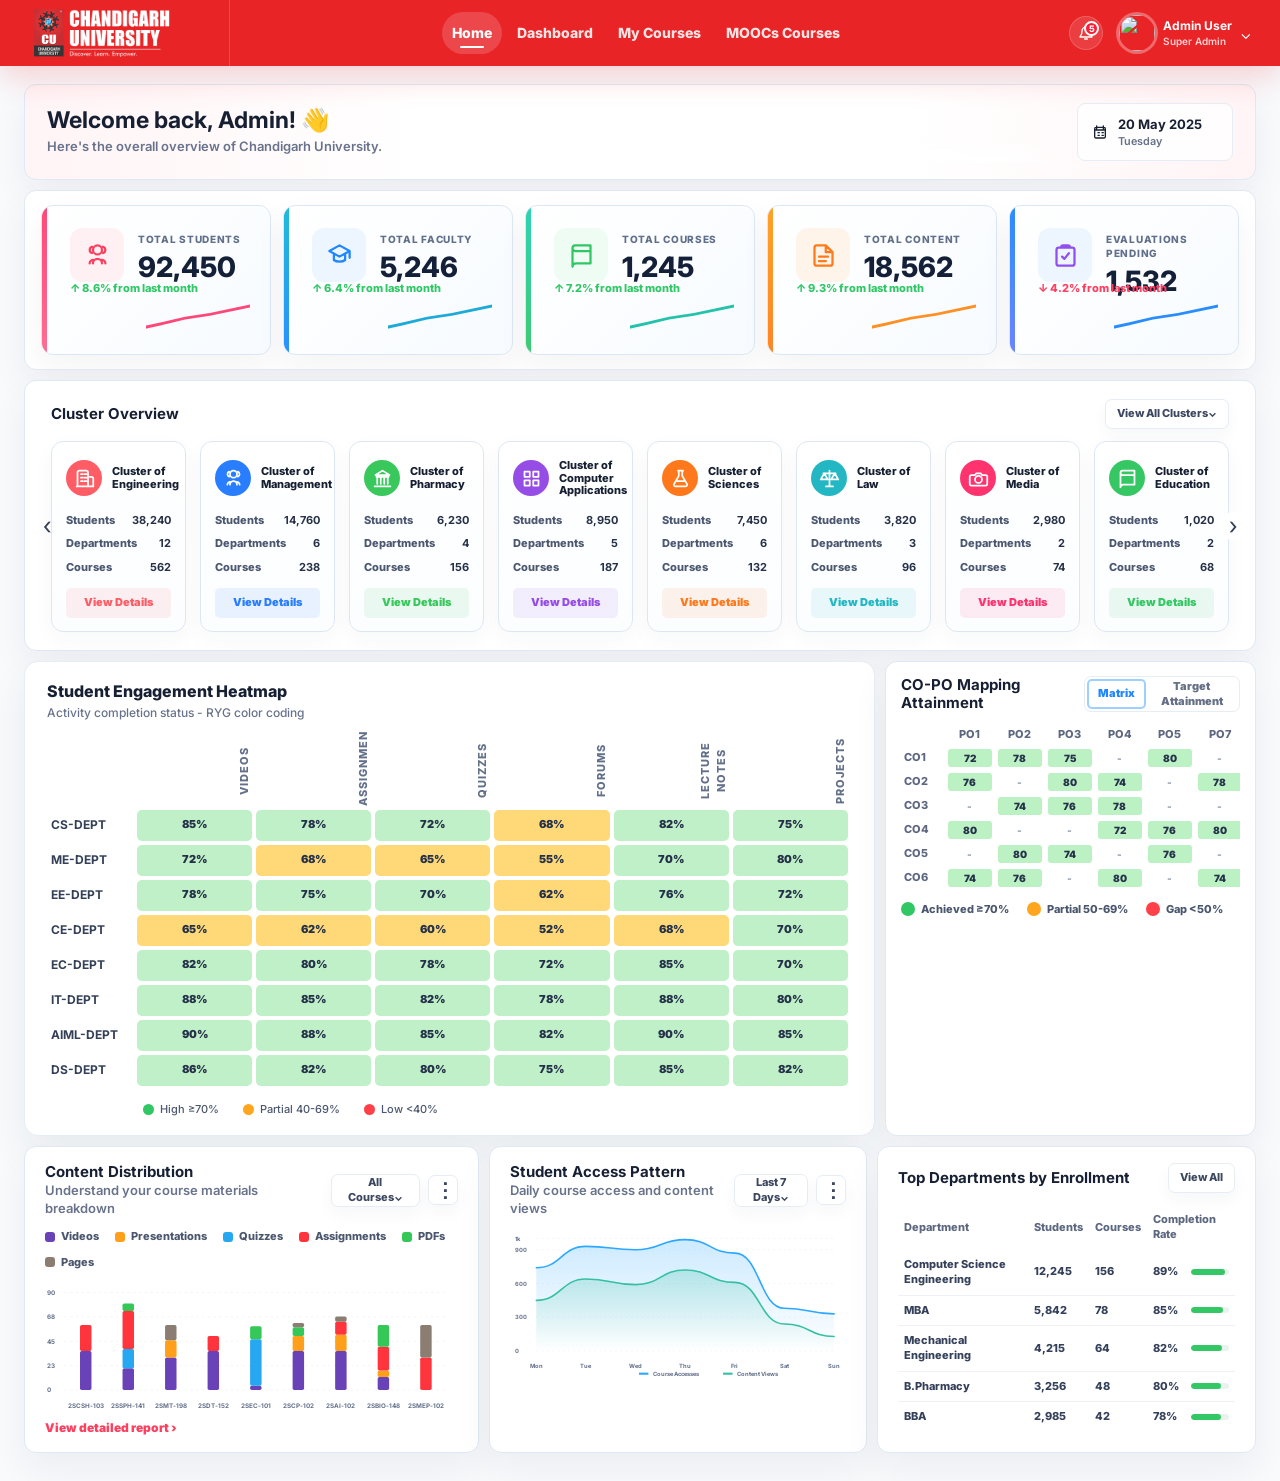
==== index.html @ 67e4d535 "d" ====
<!DOCTYPE html>
<html lang="en">
  <head>
    <meta charset="UTF-8" />
    <meta name="viewport" content="width=device-width, initial-scale=1.0" />
    <title>Chandigarh University Admin Dashboard</title>
    <link rel="preconnect" href="https://fonts.googleapis.com" />
    <link rel="preconnect" href="https://fonts.gstatic.com" crossorigin />
    <link
      href="https://fonts.googleapis.com/css2?family=Inter:wght@400;500;600;700;800&display=swap"
      rel="stylesheet"
    />
    <link rel="stylesheet" href="styles.css" />
  </head>
  <body>
    <!-- Reusable SVG icon set used across the dashboard. -->
    <svg class="icon-sprite" aria-hidden="true">
      <symbol id="icon-home" viewBox="0 0 24 24">
        <path d="M3 10.8 12 3l9 7.8v8.4A1.8 1.8 0 0 1 19.2 21H15v-6H9v6H4.8A1.8 1.8 0 0 1 3 19.2v-8.4Z" />
      </symbol>
      <symbol id="icon-grid" viewBox="0 0 24 24">
        <path d="M4 4h6v6H4V4Zm10 0h6v6h-6V4ZM4 14h6v6H4v-6Zm10 0h6v6h-6v-6Z" />
      </symbol>
      <symbol id="icon-bank" viewBox="0 0 24 24">
        <path d="M3 21h18M5 10h14M6 10v8m4-8v8m4-8v8m4-8v8M4 8l8-5 8 5H4Z" />
      </symbol>
      <symbol id="icon-book" viewBox="0 0 24 24">
        <path d="M4 5.4A2.4 2.4 0 0 1 6.4 3H20v16H7.2A3.2 3.2 0 0 0 4 22V5.4Zm0 0A2.6 2.6 0 0 0 6.6 8H20" />
      </symbol>
      <symbol id="icon-clipboard" viewBox="0 0 24 24">
        <path d="M9 5h6m-7 0a2 2 0 0 1 2-2h4a2 2 0 0 1 2 2h2a2 2 0 0 1 2 2v12a2 2 0 0 1-2 2H6a2 2 0 0 1-2-2V7a2 2 0 0 1 2-2h2Zm1 8 2 2 4-5" />
      </symbol>
      <symbol id="icon-chart" viewBox="0 0 24 24">
        <path d="M4 20V4m0 16h16M8 17v-6m4 6V7m4 10v-9m4 9v-4" />
      </symbol>
      <symbol id="icon-users" viewBox="0 0 24 24">
        <path d="M16 19a4 4 0 0 0-8 0M12 11a4 4 0 1 0 0-8 4 4 0 0 0 0 8Zm7 8a3 3 0 0 0-4-2.83M17 4.2a3 3 0 0 1 0 5.6M5 19a3 3 0 0 1 4-2.83M7 4.2a3 3 0 0 0 0 5.6" />
      </symbol>
      <symbol id="icon-settings" viewBox="0 0 24 24">
        <path d="M12 15.2a3.2 3.2 0 1 0 0-6.4 3.2 3.2 0 0 0 0 6.4Zm8.2-3.2a7.7 7.7 0 0 0-.1-1.1l2-1.5-2-3.5-2.4 1a8 8 0 0 0-1.9-1.1L15.5 3h-4l-.4 2.8a8 8 0 0 0-1.9 1.1l-2.4-1-2 3.5 2 1.5a7.7 7.7 0 0 0 0 2.2l-2 1.5 2 3.5 2.4-1a8 8 0 0 0 1.9 1.1l.4 2.8h4l.4-2.8a8 8 0 0 0 1.9-1.1l2.4 1 2-3.5-2-1.5c.1-.4.1-.7.1-1.1Z" />
      </symbol>
      <symbol id="icon-bell" viewBox="0 0 24 24">
        <path d="M18 9a6 6 0 0 0-12 0c0 7-3 7-3 9h18c0-2-3-2-3-9ZM10 21h4" />
      </symbol>
      <symbol id="icon-search" viewBox="0 0 24 24">
        <path d="m21 21-4.35-4.35M10.5 18a7.5 7.5 0 1 1 0-15 7.5 7.5 0 0 1 0 15Z" />
      </symbol>
      <symbol id="icon-calendar" viewBox="0 0 24 24">
        <path d="M7 3v4m10-4v4M4 9h16M6 5h12a2 2 0 0 1 2 2v12a2 2 0 0 1-2 2H6a2 2 0 0 1-2-2V7a2 2 0 0 1 2-2Zm3 8h2m4 0h2m-8 4h2m4 0h2" />
      </symbol>
      <symbol id="icon-cap" viewBox="0 0 24 24">
        <path d="m3 8 9-5 9 5-9 5-9-5Zm4 3.2V16c2.5 2 7.5 2 10 0v-4.8M21 8v6" />
      </symbol>
      <symbol id="icon-file" viewBox="0 0 24 24">
        <path d="M14 3H6a2 2 0 0 0-2 2v14a2 2 0 0 0 2 2h12a2 2 0 0 0 2-2V9l-6-6Zm0 0v6h6M8 13h8M8 17h6" />
      </symbol>
      <symbol id="icon-flask" viewBox="0 0 24 24">
        <path d="M9 3h6M10 3v6l-5.5 9.5A1.7 1.7 0 0 0 6 21h12a1.7 1.7 0 0 0 1.5-2.5L14 9V3M8 15h8" />
      </symbol>
      <symbol id="icon-scale" viewBox="0 0 24 24">
        <path d="M12 3v18M5 6h14M6 6l-4 7h8L6 6Zm12 0-4 7h8l-4-7ZM8 21h8" />
      </symbol>
      <symbol id="icon-camera" viewBox="0 0 24 24">
        <path d="M4 8h4l1.5-2h5L16 8h4a2 2 0 0 1 2 2v8a2 2 0 0 1-2 2H4a2 2 0 0 1-2-2v-8a2 2 0 0 1 2-2Zm8 9a4 4 0 1 0 0-8 4 4 0 0 0 0 8Z" />
      </symbol>
      <symbol id="icon-building" viewBox="0 0 24 24">
        <path d="M4 21V5a2 2 0 0 1 2-2h8a2 2 0 0 1 2 2v16M8 7h2m2 0h2M8 11h2m2 0h2M8 15h2m2 0h2m4-5h2a2 2 0 0 1 2 2v9M3 21h18" />
      </symbol>
    </svg>

    <div class="app-shell">
      <!-- Header navigation mirrors the supplied university admin screen. -->
      <header class="topbar">
        <a class="brand" href="#" aria-label="Chandigarh University dashboard">
          <img class="brand-logo" src="log1.png" alt="Chandigarh University" />
        </a>

        <nav class="main-nav" aria-label="Primary navigation">
          <a class="nav-item active" href="#">Home</a>
          <a class="nav-item" href="#">Dashboard</a>
          <a class="nav-item" href="#">My Courses</a>
          <a class="nav-item" href="#">MOOCs Courses</a>
        </nav>

        <div class="user-tools">
          <button class="icon-button" aria-label="Notifications">
            <svg><use href="#icon-bell"></use></svg>
            <span class="badge">5</span>
          </button>
          <button class="profile" aria-label="Open admin menu">
            <img src="https://images.unsplash.com/photo-1560250097-0b93528c311a?auto=format&fit=crop&w=96&q=80" alt="" />
            <span>
              <strong>Admin User</strong>
              <small>Super Admin</small>
            </span>
            <span class="chevron">⌄</span>
          </button>
        </div>
      </header>

      <main class="dashboard">
        <!-- Welcome hero with campus artwork and date card. -->
        <section class="welcome-panel">
          <div>
            <h1>Welcome back, Admin! <span aria-hidden="true">👋</span></h1>
            <p>Here's the overall overview of Chandigarh University.</p>
          </div>
          <div class="campus-strip" role="img" aria-label="Campus skyline illustration"></div>
          <div class="date-card">
            <svg><use href="#icon-calendar"></use></svg>
            <span><strong>20 May 2025</strong><small>Tuesday</small></span>
          </div>
        </section>

        <!-- KPI cards show high-level metrics. -->
        <section class="stats-grid" aria-label="Dashboard statistics">
          <article class="stat-card rose">
            <span class="stat-icon"><svg><use href="#icon-users"></use></svg></span>
            <div><p>Total Students</p><strong>92,450</strong><small class="positive">↑ 8.6% from last month</small></div>
          </article>
          <article class="stat-card blue">
            <span class="stat-icon"><svg><use href="#icon-cap"></use></svg></span>
            <div><p>Total Faculty</p><strong>5,246</strong><small class="positive">↑ 6.4% from last month</small></div>
          </article>
          <article class="stat-card green">
            <span class="stat-icon"><svg><use href="#icon-book"></use></svg></span>
            <div><p>Total Courses</p><strong>1,245</strong><small class="positive">↑ 7.2% from last month</small></div>
          </article>
          <article class="stat-card orange">
            <span class="stat-icon"><svg><use href="#icon-file"></use></svg></span>
            <div><p>Total Content</p><strong>18,562</strong><small class="positive">↑ 9.3% from last month</small></div>
          </article>
          <article class="stat-card purple">
            <span class="stat-icon"><svg><use href="#icon-clipboard"></use></svg></span>
            <div><p>Evaluations Pending</p><strong>1,532</strong><small class="negative">↓ 4.2% from last month</small></div>
          </article>
        </section>

        <!-- Cluster cards are generated from JavaScript data. -->
        <section class="section-card cluster-section">
          <div class="section-head">
            <h2>Cluster Overview</h2>
            <button class="small-select">View All Clusters⌄</button>
          </div>
          <button class="rail-arrow left" aria-label="Previous cluster">‹</button>
          <div class="cluster-grid" id="clusterGrid"></div>
          <button class="rail-arrow right" aria-label="Next cluster">›</button>
        </section>

        <section class="engagement-grid">
          <!-- Heatmap values are intentionally visible as quick scan cells. -->
          <article class="section-card heatmap-panel">
            <div class="section-head">
              <div><h2>Student Engagement Heatmap</h2><p>Activity completion status - RYG color coding</p></div>
            </div>
            <div class="responsive-table">
              <table class="heatmap" id="heatmapTable"></table>
            </div>
            <div class="status-legend">
              <span><i class="dot high"></i>High &ge;70%</span>
              <span><i class="dot partial"></i>Partial 40-69%</span>
              <span><i class="dot low"></i>Low &lt;40%</span>
            </div>
          </article>

          <!-- CO-PO attainment matrix, also generated from JavaScript data. -->
          <article class="section-card mapping-panel">
            <div class="section-head">
              <h2>CO-PO Mapping Attainment</h2>
              <div class="segmented">
                <button class="selected">Matrix</button>
                <button>Target Attainment</button>
              </div>
            </div>
            <div class="responsive-table">
              <table class="mapping" id="mappingTable"></table>
            </div>
            <div class="status-legend">
              <span><i class="dot high"></i>Achieved &ge;70%</span>
              <span><i class="dot partial"></i>Partial 50-69%</span>
              <span><i class="dot low"></i>Gap &lt;50%</span>
            </div>
          </article>
        </section>

        <section class="insight-grid">
          <!-- SVG stacked bar chart is rendered by JavaScript. -->
          <article class="section-card chart-panel">
            <div class="section-head">
              <div><h2>Content Distribution</h2><p>Understand your course materials breakdown</p></div>
              <div class="panel-actions">
                <button class="small-select">All Courses⌄</button>
                <button class="more-button" aria-label="More options">⋮</button>
              </div>
            </div>
            <div class="legend" id="contentLegend"></div>
            <svg id="barChart" class="bar-chart" viewBox="0 0 720 240" role="img" aria-label="Content distribution chart"></svg>
            <a class="report-link" href="#">View detailed report ›</a>
          </article>

          <!-- Smoothed access-pattern line chart. -->
          <article class="section-card chart-panel">
            <div class="section-head">
              <div><h2>Student Access Pattern</h2><p>Daily course access and content views</p></div>
              <div class="panel-actions">
                <button class="small-select">Last 7 Days⌄</button>
                <button class="more-button" aria-label="More options">⋮</button>
              </div>
            </div>
            <svg id="lineChart" class="line-chart" viewBox="0 0 640 280" role="img" aria-label="Student access pattern chart"></svg>
          </article>

          <!-- Enrollment table uses native HTML for readability and accessibility. -->
          <article class="section-card table-panel">
            <div class="section-head">
              <h2>Top Departments by Enrollment</h2>
              <button class="small-select">View All</button>
            </div>
            <table>
              <thead><tr><th>Department</th><th>Students</th><th>Courses</th><th>Completion Rate</th></tr></thead>
              <tbody id="departmentRows"></tbody>
            </table>
          </article>
        </section>
      </main>
    </div>

    <script src="script.js"></script>
  </body>
</html>
---- styles.css ----
:root {
  --bg: #f8fafc;
  --surface: #ffffff;
  --line: #e7edf5;
  --text: #172033;
  --muted: #65718a;
  --soft: #f4f7fb;
  --red: #ff3f5f;
  --blue: #1f87ff;
  --green: #30c764;
  --orange: #ff7a1a;
  --purple: #914ff0;
  --teal: #26b8c5;
  --shadow: 0 18px 42px rgba(28, 39, 68, 0.07);
  --radius: 8px;
}

* {
  box-sizing: border-box;
}

body {
  margin: 0;
  background: var(--bg);
  color: var(--text);
  font-family: "Inter", Arial, sans-serif;
  font-size: 13px;
  line-height: 1.4;
}

button,
input,
select {
  font: inherit;
}

button {
  cursor: pointer;
}

.icon-sprite {
  display: none;
}

svg {
  display: block;
}

.app-shell {
  min-width: 1120px;
}

/* Top navigation */
.topbar {
  position: fixed;
  top: 0;
  right: 0;
  left: 0;
  z-index: 20;
  display: flex;
  align-items: stretch;
  min-height: 66px;
  margin: 0;
  background: #e82427;
  border-bottom: 0;
  border-radius: 0;
  box-shadow: 0 12px 30px rgba(232, 36, 39, 0.18);
  backdrop-filter: blur(18px);
}

.topbar::before {
  content: none;
}

.brand {
  display: flex;
  align-items: center;
  width: 230px;
  padding: 8px 22px;
  color: #fff;
  text-decoration: none;
  border-right: 1px solid rgba(255, 255, 255, 0.18);
}

.brand-logo {
  display: block;
  width: 160px;
  max-height: 48px;
  object-fit: contain;
}

.main-nav {
  display: flex;
  align-items: center;
  justify-content: center;
  gap: 14px;
  flex: 1;
  padding: 0 28px;
}

.nav-item {
  position: relative;
  display: inline-flex;
  align-items: center;
  height: 42px;
  padding: 0 18px;
  color: rgba(255, 255, 255, 0.88);
  border-radius: 999px;
  font-size: 14px;
  font-weight: 800;
  letter-spacing: 0;
  text-decoration: none;
  white-space: nowrap;
}

.nav-item svg,
.icon-button svg,
.date-card svg {
  width: 16px;
  height: 16px;
  fill: none;
  stroke: currentColor;
  stroke-linecap: round;
  stroke-linejoin: round;
  stroke-width: 2;
}

.nav-item.active {
  color: #fff;
  background: rgba(255, 255, 255, 0.16);
}

.nav-item.active::after {
  content: "";
  position: absolute;
  right: 18px;
  bottom: 6px;
  left: 18px;
  height: 2px;
  background: #fff;
  border-radius: 999px;
}

.user-tools {
  display: flex;
  align-items: center;
  gap: 10px;
  padding: 0 22px 0 8px;
}

.icon-button {
  position: relative;
  display: grid;
  width: 34px;
  height: 34px;
  place-items: center;
  color: #fff;
  background: rgba(255, 255, 255, 0.12);
  border: 1px solid rgba(255, 255, 255, 0.18);
  border-radius: 50%;
}

.badge {
  position: absolute;
  top: 4px;
  right: 3px;
  display: grid;
  min-width: 15px;
  height: 15px;
  place-items: center;
  color: #fff;
  background: #ff1d35;
  border: 2px solid #fff;
  border-radius: 999px;
  font-size: 9px;
  font-weight: 800;
}

.profile {
  display: flex;
  align-items: center;
  gap: 8px;
  color: #fff;
  background: transparent;
  border: 0;
}

.profile img {
  width: 36px;
  height: 36px;
  border-radius: 50%;
  object-fit: cover;
  box-shadow: 0 0 0 3px rgba(255, 255, 255, 0.32);
}

.profile strong,
.profile small {
  display: block;
  text-align: left;
}

.profile strong {
  font-size: 12px;
}

.profile small {
  color: rgba(255, 255, 255, 0.8);
  font-size: 10px;
  font-weight: 600;
}

.chevron {
  color: #fff;
  font-size: 15px;
}

/* Dashboard shell */
.dashboard {
  padding: 84px 24px 28px;
}

.welcome-panel,
.stats-grid,
.section-card {
  position: relative;
  overflow: hidden;
  background: var(--surface);
  border: 1px solid #dfe8f4;
  border-radius: 12px;
  box-shadow: 0 16px 36px rgba(28, 39, 68, 0.06);
}

.stat-card::before {
  content: "";
  position: absolute;
  top: 0;
  bottom: 0;
  left: 0;
  width: 5px;
  background: var(--card-accent, linear-gradient(180deg, #19d1b3, #0aa0c4, #19d1b3));
  background-size: 100% 220%;
  border-radius: 12px 0 0 12px;
  opacity: 0.95;
  animation: accentMove 2.4s linear infinite;
}

.welcome-panel {
  position: relative;
  display: grid;
  grid-template-columns: 1fr 470px 168px;
  align-items: center;
  min-height: 78px;
  overflow: hidden;
  padding: 17px 22px;
  background:
    linear-gradient(90deg, #fff4f6 0%, #fff 32%, rgba(255, 255, 255, 0.62) 72%, #fff4f6 100%),
    var(--surface);
}

.welcome-panel h1 {
  margin: 0 0 5px;
  font-size: 23px;
  line-height: 1.05;
}

.welcome-panel p,
.section-head p {
  margin: 0;
  color: #68738b;
  font-weight: 600;
}

.campus-strip {
  justify-self: stretch;
  height: 60px;
  background:
    linear-gradient(180deg, rgba(255, 255, 255, 0) 0 58%, rgba(255, 255, 255, 0.92) 100%),
    url("https://images.unsplash.com/photo-1576495199011-eb94736d05d6?auto=format&fit=crop&w=900&q=80") center 48% / cover;
  filter: saturate(1.18);
  mask-image: linear-gradient(90deg, transparent 0%, #000 12%, #000 88%, transparent 100%);
}

.date-card {
  display: flex;
  align-items: center;
  justify-self: end;
  gap: 10px;
  min-width: 156px;
  padding: 11px 14px;
  background: rgba(255, 255, 255, 0.86);
  border: 1px solid var(--line);
  border-radius: var(--radius);
}

.date-card strong,
.date-card small {
  display: block;
}

.date-card small {
  color: var(--muted);
  font-weight: 600;
}

.stats-grid {
  display: grid;
  grid-template-columns: repeat(5, 1fr);
  gap: 12px;
  margin-top: 10px;
  padding: 14px 16px;
}

.stat-card {
  position: relative;
  overflow: hidden;
  display: flex;
  align-items: flex-start;
  gap: 14px;
  min-height: 150px;
  padding: 22px 18px 18px 28px;
  border: 1px solid #dce7f3;
  border-radius: 12px;
  background:
    linear-gradient(135deg, rgba(255, 255, 255, 0.98), rgba(247, 251, 255, 0.98)),
    #fff;
  box-shadow: 0 12px 30px rgba(30, 42, 70, 0.05);
  transition: transform 180ms ease, box-shadow 180ms ease, border-color 180ms ease;
}

.stat-card:hover {
  border-color: color-mix(in srgb, var(--sparkline), #dce7f3 72%);
  box-shadow: 0 16px 34px rgba(28, 39, 68, 0.09);
  transform: translateY(-2px);
}

.stat-icon {
  position: static;
  display: grid;
  width: 54px;
  height: 54px;
  flex: 0 0 auto;
  place-items: center;
  border-radius: 12px;
  opacity: 1;
}

.stat-icon svg {
  width: 27px;
  height: 27px;
  fill: none;
  stroke: currentColor;
  stroke-linecap: round;
  stroke-linejoin: round;
  stroke-width: 2;
}

.stat-card p {
  margin: 4px 0 7px;
  color: #61708a;
  font-size: 10px;
  font-weight: 800;
  letter-spacing: 0.7px;
  text-transform: uppercase;
}

.stat-card strong {
  display: block;
  margin-bottom: 12px;
  color: #142038;
  font-size: 28px;
  font-weight: 800;
  line-height: 1;
}

.stat-card small {
  position: absolute;
  left: 28px;
  bottom: 58px;
  display: inline-flex;
  align-items: center;
  gap: 4px;
  padding: 0;
  background: transparent;
  font-size: 11px;
  font-weight: 800;
}

.stat-card small b {
  display: inline-flex;
  align-items: center;
  padding: 3px 8px;
  border-radius: 999px;
  background: #eafbf1;
  color: currentColor;
}

.stat-card small span {
  color: #61708a;
  font-weight: 700;
}

.stat-card::after {
  content: "";
  position: absolute;
  right: 20px;
  bottom: 18px;
  width: 118px;
  height: 42px;
  background: linear-gradient(90deg, transparent 0 12%, var(--sparkline) 12% 100%);
  clip-path: polygon(0 82%, 24% 68%, 45% 54%, 66% 45%, 100% 25%, 100% 32%, 66% 52%, 45% 61%, 24% 75%, 0 90%);
  opacity: 0.95;
  animation: sparkFloat 2.4s ease-in-out infinite alternate;
}

.rose { --card-accent: linear-gradient(180deg, #ff3f72, #ff6a8f, #ff3f72); --sparkline: #ff3f72; }
.blue { --card-accent: linear-gradient(180deg, #13b8d8, #1f87ff, #13b8d8); --sparkline: #13a6d6; }
.green { --card-accent: linear-gradient(180deg, #23d1b0, #35c763, #23d1b0); --sparkline: #18bfa5; }
.orange { --card-accent: linear-gradient(180deg, #ff9d1b, #ff7a1a, #ffbf45); --sparkline: #ff8a18; }
.purple { --card-accent: linear-gradient(180deg, #1f87ff, #6b7cff, #1f87ff); --sparkline: #1f87ff; }
.rose .stat-icon { color: var(--red); background: #fff0f3; }
.blue .stat-icon { color: var(--blue); background: #edf6ff; }
.green .stat-icon { color: var(--green); background: #effcf3; }
.orange .stat-icon { color: var(--orange); background: #fff4ea; }
.purple .stat-icon { color: var(--purple); background: #edf6ff; }
.positive { color: var(--green); }
.negative { color: var(--red); }
.negative b { background: #fff0f3 !important; }

@keyframes accentMove {
  from {
    background-position: 0 100%;
  }

  to {
    background-position: 0 0;
  }
}

@keyframes sparkFloat {
  from {
    transform: translateY(3px);
  }

  to {
    transform: translateY(-3px);
  }
}

/* Shared panel structure */
.section-card {
  padding: 16px 20px;
}

.section-head {
  display: flex;
  align-items: center;
  justify-content: space-between;
  gap: 14px;
  margin-bottom: 12px;
}

h2 {
  margin: 0;
  font-size: 15px;
  line-height: 1.2;
}

.small-select,
.more-button {
  min-height: 30px;
  color: #3c4760;
  background: #fff;
  border: 1px solid var(--line);
  border-radius: 7px;
  font-size: 11px;
  font-weight: 800;
  box-shadow: 0 7px 16px rgba(35, 45, 65, 0.04);
}

.small-select {
  padding: 0 11px;
}

.more-button {
  width: 30px;
  font-size: 20px;
  line-height: 1;
}

.cluster-section {
  position: relative;
  margin-top: 10px;
  padding: 18px 26px;
}

.cluster-grid {
  display: grid;
  grid-template-columns: repeat(8, minmax(135px, 1fr));
  gap: 14px;
}

.cluster-card {
  position: relative;
  overflow: hidden;
  min-height: 174px;
  padding: 14px 15px 13px;
  border: 1px solid #dce7f3;
  border-radius: 12px;
  background: linear-gradient(180deg, #fff, #fbfdff);
  box-shadow: 0 8px 22px rgba(37, 46, 70, 0.035);
  transition: transform 160ms ease, box-shadow 160ms ease, border-color 160ms ease;
}

.cluster-card:hover {
  border-color: color-mix(in srgb, var(--accent), #dce7f3 70%);
  box-shadow: 0 14px 28px rgba(37, 46, 70, 0.08);
  transform: translateY(-2px);
}

.cluster-title {
  display: flex;
  align-items: center;
  gap: 10px;
  min-height: 44px;
  margin-bottom: 13px;
  font-size: 11px;
  font-weight: 800;
  line-height: 1.15;
}

.cluster-icon {
  display: grid;
  width: 36px;
  height: 36px;
  flex: 0 0 auto;
  place-items: center;
  color: #fff;
  border-radius: 50%;
}

.cluster-icon svg {
  width: 21px;
  height: 21px;
  fill: none;
  stroke: currentColor;
  stroke-linecap: round;
  stroke-linejoin: round;
  stroke-width: 2;
}

.cluster-metric {
  display: flex;
  justify-content: space-between;
  margin: 8px 0;
  color: #4c5871;
  font-size: 11px;
  font-weight: 800;
}

.cluster-metric strong {
  color: #263047;
}

.cluster-link {
  display: block;
  margin-top: 13px;
  padding: 7px;
  color: var(--accent);
  background: color-mix(in srgb, var(--accent), transparent 91%);
  border-radius: 5px;
  text-align: center;
  text-decoration: none;
  font-size: 11px;
  font-weight: 900;
}

.rail-arrow {
  position: absolute;
  top: 50%;
  display: grid;
  width: 28px;
  height: 28px;
  place-items: center;
  color: #344058;
  background: #fff;
  border: 1px solid #dce7f3;
  border: 0;
  border-radius: 50%;
  font-size: 24px;
  line-height: 1;
  transform: translateY(-10%);
}

.rail-arrow.left { left: 8px; }
.rail-arrow.right { right: 8px; }

/* Charts and analytics */
.insight-grid {
  display: grid;
  grid-template-columns: 1.2fr 1fr 1fr;
  gap: 10px;
  margin-top: 10px;
}

.insight-grid .table-panel {
  grid-column: auto;
}

.chart-panel {
  min-height: 240px;
}

.panel-actions {
  display: flex;
  align-items: center;
  gap: 8px;
}

.legend,
.status-legend {
  display: flex;
  align-items: center;
  flex-wrap: wrap;
  gap: 10px 16px;
  color: #4b576e;
  font-size: 11px;
  font-weight: 800;
}

.legend span,
.status-legend span {
  display: inline-flex;
  align-items: center;
  gap: 6px;
}

.swatch,
.dot {
  display: inline-block;
  width: 10px;
  height: 10px;
  border-radius: 3px;
}

.dot {
  width: 14px;
  height: 14px;
  border-radius: 50%;
}

.bar-chart,
.line-chart {
  width: 100%;
  height: auto;
  margin-top: 10px;
  overflow: visible;
}

.axis text,
.chart-label {
  fill: #63708a;
  font-size: 11px;
  font-weight: 700;
}

.grid-line {
  stroke: #e9eef5;
  stroke-dasharray: 4 6;
}

.report-link {
  color: var(--red);
  font-size: 12px;
  font-weight: 900;
  text-decoration: none;
}

.table-panel table,
.heatmap,
.mapping {
  width: 100%;
  border-collapse: separate;
  border-spacing: 0;
}

th,
td {
  padding: 7px 6px;
  color: #35415a;
  text-align: left;
  font-size: 11px;
  font-weight: 800;
}

th {
  color: #5d6880;
}

.table-panel tbody tr + tr td {
  border-top: 1px solid #eef2f7;
}

.progress {
  display: grid;
  grid-template-columns: 32px 1fr;
  align-items: center;
  gap: 6px;
}

.bar-track {
  height: 6px;
  overflow: hidden;
  background: #eaf2ed;
  border-radius: 999px;
}

.bar-fill {
  display: block;
  height: 100%;
  background: #33c765;
  border-radius: inherit;
}

.matrix-grid {
  display: grid;
  grid-template-columns: 1fr;
  gap: 10px;
  margin-top: 10px;
}

.engagement-grid {
  display: grid;
  grid-template-columns: minmax(0, 1.65fr) minmax(0, 0.72fr);
  gap: 10px;
  align-items: stretch;
  margin-top: 10px;
}

.engagement-grid > .section-card {
  min-width: 0;
}

.engagement-grid .mapping-panel {
  min-height: 318px;
  padding: 14px 15px;
}

.responsive-table {
  overflow-x: auto;
}

/* Engagement heatmap panel sized to match the reference card proportions. */
.heatmap-panel {
  min-width: 0;
  min-height: 342px;
  padding: 20px 22px 18px;
  background: #fff;
  border-color: var(--line);
  border-radius: 14px;
  box-shadow: var(--shadow);
}

.heatmap-panel .section-head {
  margin-bottom: 10px;
}

.heatmap-panel h2 {
  color: var(--text);
  font-size: 16px;
  font-weight: 800;
}

.heatmap-panel .section-head p {
  margin-top: 4px;
  color: #68738b;
  font-size: 12px;
  font-weight: 500;
}

.heatmap-panel .responsive-table {
  padding-inline: 0;
  overflow-x: hidden;
}

.heatmap th,
.heatmap td,
.mapping th,
.mapping td {
  min-width: 78px;
  padding: 5px;
  text-align: center;
}

.heatmap th:first-child,
.heatmap td:first-child,
.mapping th:first-child,
.mapping td:first-child {
  min-width: 76px;
  text-align: left;
}

.heatmap {
  border-spacing: 4px;
  table-layout: fixed;
}

.heatmap thead th {
  height: 70px;
  color: #63708a;
  letter-spacing: 1px;
  text-align: center;
  vertical-align: bottom;
}

.heatmap thead th:not(:first-child) {
  writing-mode: vertical-rl;
  transform: rotate(180deg);
}

.heatmap tbody th {
  color: #344058;
  font-size: 12px;
  font-weight: 700;
  white-space: nowrap;
}

.heatmap th,
.heatmap td {
  min-width: 0;
  padding: 0;
}

.heatmap th:first-child,
.heatmap td:first-child {
  width: 82px;
  min-width: 82px;
}

.heat-cell,
.map-cell {
  display: block;
  min-height: 22px;
  padding: 3px 6px;
  border-radius: 3px;
  color: #253149;
  font-weight: 900;
}

.cell-high { background: #bcf1c4; }
.cell-partial { background: #ffe08a; }
.cell-low { background: #ff8d8f; }
.cell-empty { background: #fff; color: #9aa5b8; }

.heatmap .heat-cell {
  min-height: 31px;
  padding: 7px 6px;
  color: #253149;
  border-radius: 5px;
  font-size: 11px;
  letter-spacing: 0;
}

.heatmap .cell-high {
  background: #bff0c8;
}

.heatmap .cell-partial {
  background: #ffd978;
}

.heatmap .cell-low {
  background: #ff8c8f;
}

.status-legend {
  gap: 28px;
  margin-top: 16px;
}

.heatmap-panel .status-legend {
  gap: 24px;
  margin: 12px 0 0 96px;
  padding-left: 0;
  color: #4b576e;
  font-size: 11px;
  font-weight: 500;
}

.engagement-grid .mapping th,
.engagement-grid .mapping td {
  min-width: 50px;
  padding: 3px;
}

.engagement-grid .mapping th:first-child,
.engagement-grid .mapping td:first-child {
  min-width: 44px;
}

.engagement-grid .map-cell {
  min-height: 18px;
  padding: 2px 4px;
  font-size: 10px;
}

.engagement-grid .mapping-panel .status-legend {
  gap: 18px;
  margin-top: 12px;
  font-size: 11px;
}

.heatmap-panel .dot {
  width: 11px;
  height: 11px;
}

.heatmap-panel .dot.high { background: var(--green); }
.heatmap-panel .dot.partial { background: #ffa51e; }
.heatmap-panel .dot.low { background: #ff4048; }

.dot.high { background: var(--green); }
.dot.partial { background: #ffa51e; }
.dot.low { background: #ff4048; }

.segmented {
  display: inline-flex;
  padding: 2px;
  border: 1px solid var(--line);
  border-radius: 7px;
  background: #fff;
}

.segmented button {
  min-height: 25px;
  padding: 0 11px;
  color: #667188;
  background: transparent;
  border: 0;
  border-radius: 5px;
  font-size: 11px;
  font-weight: 900;
}

.segmented .selected {
  color: var(--blue);
  box-shadow: inset 0 0 0 2px #9ed0ff;
}

@media (max-width: 1500px) {
  .main-nav { gap: 5px; padding-inline: 16px; }
  .nav-item { padding-inline: 10px; }
  .cluster-grid { gap: 14px; }
  .cluster-card { padding-inline: 14px; }
}

@media (max-width: 1180px) {
  .app-shell {
    min-width: 0;
  }

  .topbar,
  .main-nav,
  .stats-grid,
  .insight-grid,
  .engagement-grid,
  .matrix-grid,
  .welcome-panel {
    display: block;
  }

  .brand,
  .user-tools,
  .main-nav {
    width: auto;
    padding: 14px 18px;
  }

  .main-nav {
    overflow-x: auto;
    white-space: nowrap;
  }

  .nav-item {
    margin-right: 8px;
  }

  .dashboard {
    padding: 190px 16px 16px;
  }

  .campus-strip,
  .date-card {
    margin-top: 16px;
  }

  .stats-grid,
  .insight-grid,
  .engagement-grid,
  .matrix-grid {
    box-shadow: none;
    border: 0;
    background: transparent;
    padding: 0;
  }

  .stat-card,
  .section-card {
    margin-top: 12px;
  }

  .cluster-grid {
    grid-template-columns: repeat(2, minmax(0, 1fr));
  }
}
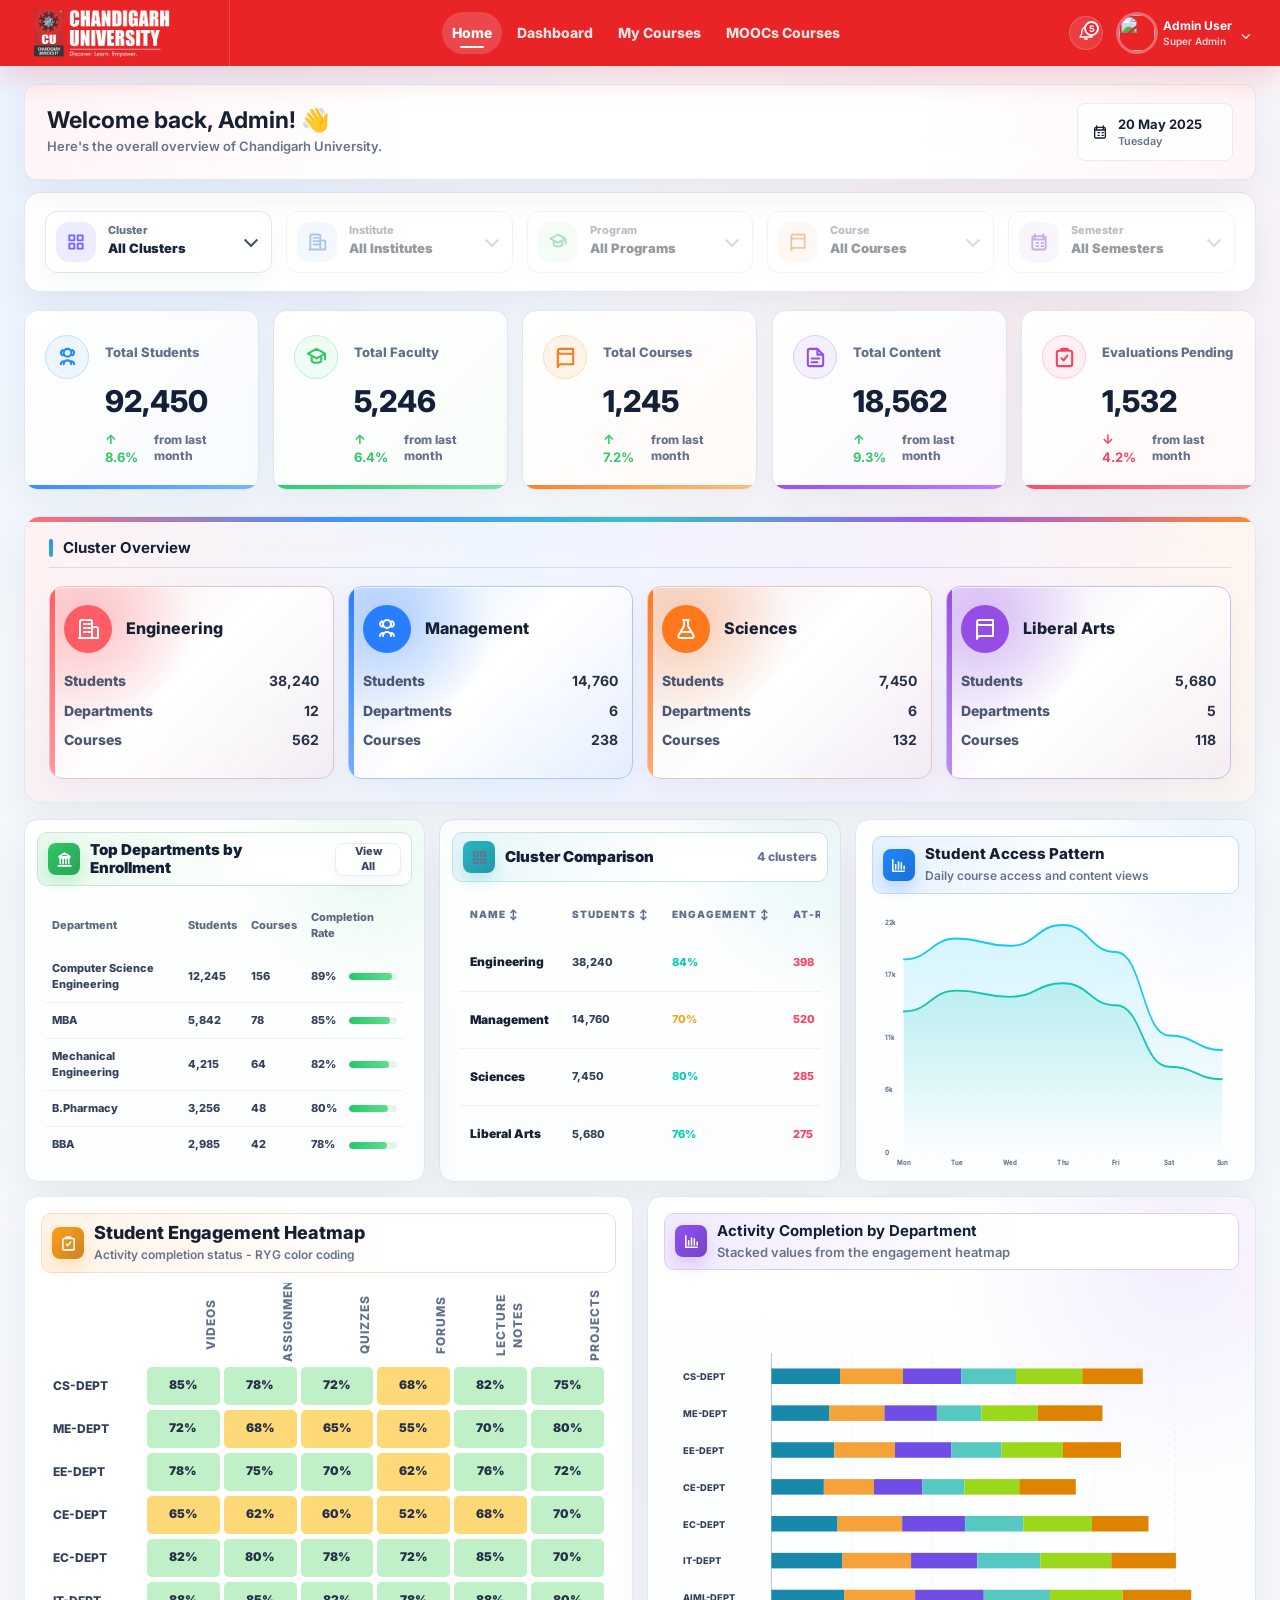
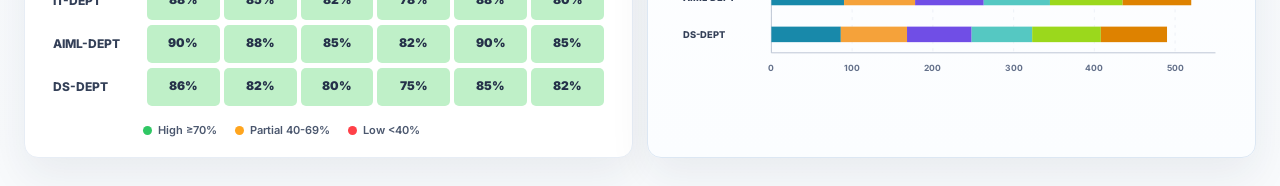
==== commit a2de6097: "design update" ====
--- a/index.html
+++ b/index.html
@@ -112,27 +112,85 @@
           </div>
         </section>
 
+        <section class="filter-bar" aria-label="Dashboard filters">
+          <label class="filter-field violet">
+            <span class="filter-icon"><svg><use href="#icon-grid"></use></svg></span>
+            <span class="filter-copy"><span>Cluster</span></span>
+            <select id="clusterFilter">
+              <option>All Clusters</option>
+              <option>Engineering</option>
+              <option>Management</option>
+              <option>Sciences</option>
+              <option>Liberal Arts</option>
+            </select>
+          </label>
+          <label class="filter-field blue">
+            <span class="filter-icon"><svg><use href="#icon-building"></use></svg></span>
+            <span class="filter-copy"><span>Institute</span></span>
+            <select id="instituteFilter">
+              <option>All Institutes</option>
+              <option>Institute of Engineering</option>
+              <option>Institute of Management</option>
+              <option>Institute of Sciences</option>
+              <option>Institute of Liberal Arts</option>
+            </select>
+          </label>
+          <label class="filter-field green">
+            <span class="filter-icon"><svg><use href="#icon-cap"></use></svg></span>
+            <span class="filter-copy"><span>Program</span></span>
+            <select id="programFilter">
+              <option>All Programs</option>
+              <option>B.Tech</option>
+              <option>MBA</option>
+              <option>B.Sc</option>
+              <option>BA</option>
+            </select>
+          </label>
+          <label class="filter-field orange">
+            <span class="filter-icon"><svg><use href="#icon-book"></use></svg></span>
+            <span class="filter-copy"><span>Course</span></span>
+            <select id="courseFilter">
+              <option>All Courses</option>
+              <option>Data Structures</option>
+              <option>Business Analytics</option>
+              <option>Applied Physics</option>
+              <option>Communication Studies</option>
+            </select>
+          </label>
+          <label class="filter-field purple">
+            <span class="filter-icon"><svg><use href="#icon-calendar"></use></svg></span>
+            <span class="filter-copy"><span>Semester</span></span>
+            <select id="semesterFilter">
+              <option>All Semesters</option>
+              <option>Semester 1</option>
+              <option>Semester 2</option>
+              <option>Semester 3</option>
+              <option>Semester 4</option>
+            </select>
+          </label>
+        </section>
+
         <!-- KPI cards show high-level metrics. -->
         <section class="stats-grid" aria-label="Dashboard statistics">
-          <article class="stat-card rose">
+          <article class="stat-card blue">
             <span class="stat-icon"><svg><use href="#icon-users"></use></svg></span>
-            <div><p>Total Students</p><strong>92,450</strong><small class="positive">↑ 8.6% from last month</small></div>
-          </article>
-          <article class="stat-card blue">
+            <div><p>Total Students</p><strong>92,450</strong><small class="positive"><b>↑ 8.6%</b><span>from last month</span></small></div>
+          </article>
+          <article class="stat-card green">
             <span class="stat-icon"><svg><use href="#icon-cap"></use></svg></span>
-            <div><p>Total Faculty</p><strong>5,246</strong><small class="positive">↑ 6.4% from last month</small></div>
-          </article>
-          <article class="stat-card green">
+            <div><p>Total Faculty</p><strong>5,246</strong><small class="positive"><b>↑ 6.4%</b><span>from last month</span></small></div>
+          </article>
+          <article class="stat-card orange">
             <span class="stat-icon"><svg><use href="#icon-book"></use></svg></span>
-            <div><p>Total Courses</p><strong>1,245</strong><small class="positive">↑ 7.2% from last month</small></div>
-          </article>
-          <article class="stat-card orange">
+            <div><p>Total Courses</p><strong>1,245</strong><small class="positive"><b>↑ 7.2%</b><span>from last month</span></small></div>
+          </article>
+          <article class="stat-card purple">
             <span class="stat-icon"><svg><use href="#icon-file"></use></svg></span>
-            <div><p>Total Content</p><strong>18,562</strong><small class="positive">↑ 9.3% from last month</small></div>
-          </article>
-          <article class="stat-card purple">
+            <div><p>Total Content</p><strong>18,562</strong><small class="positive"><b>↑ 9.3%</b><span>from last month</span></small></div>
+          </article>
+          <article class="stat-card rose danger">
             <span class="stat-icon"><svg><use href="#icon-clipboard"></use></svg></span>
-            <div><p>Evaluations Pending</p><strong>1,532</strong><small class="negative">↓ 4.2% from last month</small></div>
+            <div><p>Evaluations Pending</p><strong>1,532</strong><small class="negative"><b>↓ 4.2%</b><span>from last month</span></small></div>
           </article>
         </section>
 
@@ -140,18 +198,108 @@
         <section class="section-card cluster-section">
           <div class="section-head">
             <h2>Cluster Overview</h2>
-            <button class="small-select">View All Clusters⌄</button>
           </div>
           <button class="rail-arrow left" aria-label="Previous cluster">‹</button>
           <div class="cluster-grid" id="clusterGrid"></div>
           <button class="rail-arrow right" aria-label="Next cluster">›</button>
         </section>
 
-        <section class="engagement-grid">
-          <!-- Heatmap values are intentionally visible as quick scan cells. -->
+        <!-- Analytics grid: controls the insight cards below. CSS layout is in .analytics-grid. -->
+        <section class="analytics-grid" aria-label="Dashboard insights">
+          <!-- Top departments card: rows are filled by renderDepartmentTable() in script.js. -->
+          <article class="section-card table-panel">
+            <div class="section-head">
+              <div class="panel-title">
+                <span class="panel-icon"><svg><use href="#icon-bank"></use></svg></span>
+                <h2>Top Departments by Enrollment</h2>
+              </div>
+              <button class="small-select">View All</button>
+            </div>
+            <table>
+              <thead><tr><th>Department</th><th>Students</th><th>Courses</th><th>Completion Rate</th></tr></thead>
+              <tbody id="departmentRows"></tbody>
+            </table>
+          </article>
+
+          <!-- Cluster comparison card: static comparison table styled by .comparison-panel. -->
+          <article class="comparison-panel" aria-label="Cluster comparison">
+            <div class="comparison-head">
+              <div class="panel-title">
+                <span class="panel-icon"><svg><use href="#icon-grid"></use></svg></span>
+                <h2>Cluster Comparison</h2>
+              </div>
+              <span>4 clusters</span>
+            </div>
+            <div class="comparison-table-wrap">
+              <table class="comparison-table">
+                <thead>
+                  <tr>
+                    <th>Name ↕</th>
+                    <th>Students ↕</th>
+                    <th>Engagement ↕</th>
+                    <th>At-Risk ↕</th>
+                    <th>Avg Score ↕</th>
+                    <th>CO-PO Att. ↕</th>
+                  </tr>
+                </thead>
+                <tbody>
+                  <tr>
+                    <td>Engineering</td>
+                    <td>38,240</td>
+                    <td class="metric-good">84%</td>
+                    <td class="metric-risk">398</td>
+                    <td>82%</td>
+                    <td><span class="comparison-progress"><i style="width: 88%"></i></span>88%</td>
+                  </tr>
+                  <tr>
+                    <td>Management</td>
+                    <td>14,760</td>
+                    <td class="metric-warning">70%</td>
+                    <td class="metric-risk">520</td>
+                    <td>68%</td>
+                    <td><span class="comparison-progress warn"><i style="width: 70%"></i></span>70%</td>
+                  </tr>
+                  <tr>
+                    <td>Sciences</td>
+                    <td>7,450</td>
+                    <td class="metric-good">80%</td>
+                    <td class="metric-risk">285</td>
+                    <td>78%</td>
+                    <td><span class="comparison-progress"><i style="width: 82%"></i></span>82%</td>
+                  </tr>
+                  <tr>
+                    <td>Liberal Arts</td>
+                    <td>5,680</td>
+                    <td class="metric-good">76%</td>
+                    <td class="metric-risk">275</td>
+                    <td>74%</td>
+                    <td><span class="comparison-progress warn"><i style="width: 74%"></i></span>74%</td>
+                  </tr>
+                </tbody>
+              </table>
+            </div>
+          </article>
+
+          <!-- Student access pattern card: line chart is drawn into #lineChart by renderLineChart(). -->
+          <article class="section-card chart-panel">
+            <div class="section-head">
+              <div class="panel-title">
+                <span class="panel-icon"><svg><use href="#icon-chart"></use></svg></span>
+                <div><h2>Student Access Pattern</h2><p>Daily course access and content views</p></div>
+              </div>
+            </div>
+            <div class="chart-frame">
+              <svg id="lineChart" class="line-chart" viewBox="0 0 680 430" preserveAspectRatio="none" role="img" aria-label="Student access pattern chart"></svg>
+            </div>
+          </article>
+
+          <!-- Student engagement heatmap: table cells are generated by renderSimpleMatrix(). -->
           <article class="section-card heatmap-panel">
             <div class="section-head">
-              <div><h2>Student Engagement Heatmap</h2><p>Activity completion status - RYG color coding</p></div>
+              <div class="panel-title">
+                <span class="panel-icon"><svg><use href="#icon-clipboard"></use></svg></span>
+                <div><h2>Student Engagement Heatmap</h2><p>Activity completion status - RYG color coding</p></div>
+              </div>
             </div>
             <div class="responsive-table">
               <table class="heatmap" id="heatmapTable"></table>
@@ -163,63 +311,18 @@
             </div>
           </article>
 
-          <!-- CO-PO attainment matrix, also generated from JavaScript data. -->
-          <article class="section-card mapping-panel">
+          <!-- Activity mix chart: horizontal stacked bars are drawn into #stackedBarChart. -->
+          <article class="section-card stacked-panel">
             <div class="section-head">
-              <h2>CO-PO Mapping Attainment</h2>
-              <div class="segmented">
-                <button class="selected">Matrix</button>
-                <button>Target Attainment</button>
-              </div>
-            </div>
-            <div class="responsive-table">
-              <table class="mapping" id="mappingTable"></table>
-            </div>
-            <div class="status-legend">
-              <span><i class="dot high"></i>Achieved &ge;70%</span>
-              <span><i class="dot partial"></i>Partial 50-69%</span>
-              <span><i class="dot low"></i>Gap &lt;50%</span>
-            </div>
-          </article>
-        </section>
-
-        <section class="insight-grid">
-          <!-- SVG stacked bar chart is rendered by JavaScript. -->
-          <article class="section-card chart-panel">
-            <div class="section-head">
-              <div><h2>Content Distribution</h2><p>Understand your course materials breakdown</p></div>
-              <div class="panel-actions">
-                <button class="small-select">All Courses⌄</button>
-                <button class="more-button" aria-label="More options">⋮</button>
-              </div>
-            </div>
-            <div class="legend" id="contentLegend"></div>
-            <svg id="barChart" class="bar-chart" viewBox="0 0 720 240" role="img" aria-label="Content distribution chart"></svg>
-            <a class="report-link" href="#">View detailed report ›</a>
-          </article>
-
-          <!-- Smoothed access-pattern line chart. -->
-          <article class="section-card chart-panel">
-            <div class="section-head">
-              <div><h2>Student Access Pattern</h2><p>Daily course access and content views</p></div>
-              <div class="panel-actions">
-                <button class="small-select">Last 7 Days⌄</button>
-                <button class="more-button" aria-label="More options">⋮</button>
-              </div>
-            </div>
-            <svg id="lineChart" class="line-chart" viewBox="0 0 640 280" role="img" aria-label="Student access pattern chart"></svg>
-          </article>
-
-          <!-- Enrollment table uses native HTML for readability and accessibility. -->
-          <article class="section-card table-panel">
-            <div class="section-head">
-              <h2>Top Departments by Enrollment</h2>
-              <button class="small-select">View All</button>
-            </div>
-            <table>
-              <thead><tr><th>Department</th><th>Students</th><th>Courses</th><th>Completion Rate</th></tr></thead>
-              <tbody id="departmentRows"></tbody>
-            </table>
+              <div class="panel-title">
+                <span class="panel-icon"><svg><use href="#icon-chart"></use></svg></span>
+                <div><h2>Activity Completion by Department</h2><p>Stacked values from the engagement heatmap</p></div>
+              </div>
+            </div>
+            <div class="stacked-chart-frame">
+              <svg id="stackedBarChart" class="stacked-chart" viewBox="0 0 720 430" preserveAspectRatio="xMidYMid meet" role="img" aria-label="Activity mix by department horizontal stacked chart"></svg>
+              <div id="stackedTooltip" class="stacked-tooltip" role="status" aria-live="polite"></div>
+            </div>
           </article>
         </section>
       </main>
--- a/styles.css
+++ b/styles.css
@@ -1,3 +1,4 @@
+/* Theme tokens: change these variables to update global colors, shadows, and radii. */
 :root {
   --bg: #f8fafc;
   --surface: #ffffff;
@@ -15,13 +16,17 @@
   --radius: 8px;
 }
 
+/* Base reset and page background. */
 * {
   box-sizing: border-box;
 }
 
 body {
   margin: 0;
-  background: var(--bg);
+  background:
+    radial-gradient(circle at 12% 8%, rgba(47, 134, 255, 0.08), transparent 28%),
+    radial-gradient(circle at 82% 18%, rgba(255, 63, 95, 0.07), transparent 28%),
+    linear-gradient(180deg, #f8fbff 0%, #f4f7fb 46%, #f8fafc 100%);
   color: var(--text);
   font-family: "Inter", Arial, sans-serif;
   font-size: 13px;
@@ -50,7 +55,7 @@
   min-width: 1120px;
 }
 
-/* Top navigation */
+/* Top navigation: fixed red header, logo, nav links, alerts, and profile menu. */
 .topbar {
   position: fixed;
   top: 0;
@@ -214,13 +219,12 @@
   font-size: 15px;
 }
 
-/* Dashboard shell */
+/* Dashboard shell: main page spacing and shared white card surface. */
 .dashboard {
   padding: 84px 24px 28px;
 }
 
 .welcome-panel,
-.stats-grid,
 .section-card {
   position: relative;
   overflow: hidden;
@@ -233,15 +237,15 @@
 .stat-card::before {
   content: "";
   position: absolute;
-  top: 0;
+  right: 0;
   bottom: 0;
   left: 0;
-  width: 5px;
+  height: 4px;
   background: var(--card-accent, linear-gradient(180deg, #19d1b3, #0aa0c4, #19d1b3));
-  background-size: 100% 220%;
-  border-radius: 12px 0 0 12px;
+  background-size: 220% 100%;
+  border-radius: 0 0 12px 12px;
   opacity: 0.95;
-  animation: accentMove 2.4s linear infinite;
+  animation: accentMoveSide 3s linear infinite;
 }
 
 .welcome-panel {
@@ -302,51 +306,596 @@
   font-weight: 600;
 }
 
+/* Filter bar: custom dropdown controls above the KPI cards. */
+.filter-bar {
+  display: grid;
+  grid-template-columns: 1.1fr 1.25fr 1fr 1.2fr 0.9fr;
+  gap: 14px;
+  margin-top: 12px;
+  padding: 18px 20px;
+  background: var(--surface);
+  border: 1px solid #dfe8f4;
+  border-radius: 16px;
+  box-shadow: 0 16px 34px rgba(28, 39, 68, 0.06);
+}
+
+.filter-field {
+  position: relative;
+  display: grid;
+  grid-template-columns: 40px 1fr;
+  grid-template-rows: auto auto;
+  align-items: center;
+  gap: 2px 12px;
+  min-width: 0;
+  min-height: 62px;
+  padding: 10px 38px 10px 10px;
+  background: #fff;
+  border: 1px solid #dce7f3;
+  border-radius: 12px;
+  box-shadow: 0 10px 22px rgba(35, 45, 65, 0.04);
+  cursor: pointer;
+  transition: border-color 180ms ease, box-shadow 180ms ease, transform 180ms ease;
+}
+
+.filter-icon {
+  grid-row: 1 / span 2;
+  display: grid;
+  width: 40px;
+  height: 40px;
+  place-items: center;
+  color: var(--filter-color);
+  background: color-mix(in srgb, var(--filter-color), transparent 88%);
+  border-radius: 13px;
+}
+
+.filter-icon svg {
+  width: 20px;
+  height: 20px;
+  fill: none;
+  stroke: currentColor;
+  stroke-linecap: round;
+  stroke-linejoin: round;
+  stroke-width: 2.25;
+}
+
+.filter-copy {
+  grid-column: 2;
+  grid-row: 1;
+  align-self: end;
+  min-width: 0;
+  pointer-events: none;
+}
+
+.filter-copy span {
+  display: block;
+  color: #61708a;
+  font-size: 11px;
+  font-weight: 800;
+  letter-spacing: 0;
+  text-transform: none;
+}
+
+.filter-bar select {
+  position: absolute;
+  width: 1px;
+  height: 1px;
+  opacity: 0;
+  pointer-events: none;
+}
+
+.custom-select {
+  grid-column: 2;
+  grid-row: 2;
+  position: relative;
+  z-index: 2;
+  display: block;
+  width: 100%;
+  min-width: 0;
+}
+
+.custom-select-trigger {
+  display: block;
+  width: 100%;
+  min-height: 20px;
+  padding: 0;
+  color: #1b253b;
+  background: transparent;
+  border: 0;
+  font-size: 13px;
+  font-weight: 900;
+  line-height: 1.2;
+  outline: 0;
+  overflow: hidden;
+  text-overflow: ellipsis;
+  white-space: nowrap;
+  cursor: pointer;
+}
+
+.custom-select-trigger:focus-visible {
+  outline: 0;
+}
+
+.custom-select-menu {
+  position: absolute;
+  top: calc(100% + 13px);
+  right: -30px;
+  left: -52px;
+  z-index: 50;
+  max-height: 238px;
+  margin: 0;
+  padding: 7px;
+  overflow-y: auto;
+  list-style: none;
+  background: rgba(255, 255, 255, 0.98);
+  border: 1px solid #dce7f3;
+  border-radius: 12px;
+  box-shadow: 0 22px 46px rgba(28, 39, 68, 0.14);
+  opacity: 0;
+  pointer-events: none;
+  transform: translateY(-8px) scale(0.98);
+  transform-origin: top center;
+  transition: opacity 160ms ease, transform 180ms cubic-bezier(0.2, 0.8, 0.2, 1);
+}
+
+.custom-select-menu::-webkit-scrollbar {
+  width: 8px;
+}
+
+.custom-select-menu::-webkit-scrollbar-thumb {
+  background: #c9d7e9;
+  border: 2px solid #fff;
+  border-radius: 999px;
+}
+
+.custom-select-option {
+  display: flex;
+  align-items: center;
+  min-height: 34px;
+  padding: 8px 10px;
+  color: #26324c;
+  border-radius: 8px;
+  font-size: 12px;
+  font-weight: 800;
+  line-height: 1.25;
+  cursor: pointer;
+  transition: color 140ms ease, background 140ms ease, transform 140ms ease;
+}
+
+.custom-select-option:hover,
+.custom-select-option.is-active {
+  color: var(--filter-color);
+  background: color-mix(in srgb, var(--filter-color), transparent 90%);
+  transform: translateX(2px);
+}
+
+.custom-select-option.is-selected {
+  color: #fff;
+  background: var(--filter-color);
+}
+
+.filter-field::after {
+  content: "";
+  position: absolute;
+  right: 15px;
+  top: 50%;
+  width: 8px;
+  height: 8px;
+  border-right: 2px solid #42506c;
+  border-bottom: 2px solid #42506c;
+  transform: translateY(-68%) rotate(45deg);
+  pointer-events: none;
+  transition: border-color 180ms ease, transform 180ms ease, opacity 180ms ease;
+}
+
+.filter-field:hover,
+.filter-field:focus-within,
+.filter-field.is-open {
+  border-color: #9ed0ff;
+  box-shadow: 0 0 0 3px rgba(31, 135, 255, 0.12);
+}
+
+.filter-field.is-open {
+  z-index: 15;
+  transform: translateY(-1px);
+}
+
+.filter-field.is-open::after {
+  border-color: var(--filter-color);
+  transform: translateY(-24%) rotate(225deg);
+}
+
+.filter-field.is-open .custom-select-menu {
+  opacity: 1;
+  pointer-events: auto;
+  transform: translateY(0) scale(1);
+}
+
+.filter-field.is-disabled {
+  opacity: 0.46;
+  filter: blur(0.35px) grayscale(0.25);
+  cursor: not-allowed;
+}
+
+.filter-field.is-disabled select {
+  cursor: not-allowed;
+}
+
+.filter-field.is-disabled .custom-select-trigger,
+.filter-field.is-disabled .custom-select-option {
+  cursor: not-allowed;
+}
+
+.filter-field.is-disabled::after {
+  opacity: 0.45;
+}
+
+.filter-field.violet { --filter-color: #7565ff; }
+.filter-field.blue { --filter-color: #2f86ff; }
+.filter-field.green { --filter-color: #2fc767; }
+.filter-field.orange { --filter-color: #ff7b22; }
+.filter-field.purple { --filter-color: #9747e6; }
+
+/* KPI cards: Total Students, Faculty, Courses, Content, and Pending Evaluations. */
 .stats-grid {
   display: grid;
   grid-template-columns: repeat(5, 1fr);
-  gap: 12px;
-  margin-top: 10px;
-  padding: 14px 16px;
+  gap: 14px;
+  margin-top: 18px;
 }
 
 .stat-card {
   position: relative;
   overflow: hidden;
+  transform: translateZ(0);
   display: flex;
   align-items: flex-start;
-  gap: 14px;
-  min-height: 150px;
-  padding: 22px 18px 18px 28px;
+  gap: 16px;
+  min-height: 152px;
+  padding: 24px 20px 22px;
   border: 1px solid #dce7f3;
-  border-radius: 12px;
+  border-radius: 14px;
   background:
-    linear-gradient(135deg, rgba(255, 255, 255, 0.98), rgba(247, 251, 255, 0.98)),
+    linear-gradient(135deg, rgba(255, 255, 255, 0.99), color-mix(in srgb, var(--sparkline), transparent 96%)),
     #fff;
-  box-shadow: 0 12px 30px rgba(30, 42, 70, 0.05);
-  transition: transform 180ms ease, box-shadow 180ms ease, border-color 180ms ease;
+  box-shadow: 0 12px 30px rgba(30, 42, 70, 0.045);
+  transition: transform 220ms cubic-bezier(0.2, 0.8, 0.2, 1), box-shadow 220ms ease, border-color 220ms ease;
+  will-change: transform;
 }
 
 .stat-card:hover {
   border-color: color-mix(in srgb, var(--sparkline), #dce7f3 72%);
-  box-shadow: 0 16px 34px rgba(28, 39, 68, 0.09);
-  transform: translateY(-2px);
+  box-shadow: 0 22px 46px rgba(28, 39, 68, 0.13);
+  transform: translateY(-6px) scale(1.025);
+}
+
+.stat-card:active {
+  transform: translateY(-2px) scale(1.01);
 }
 
 .stat-icon {
   position: static;
   display: grid;
-  width: 54px;
-  height: 54px;
+  width: 44px;
+  height: 44px;
   flex: 0 0 auto;
   place-items: center;
-  border-radius: 12px;
+  border: 1px solid color-mix(in srgb, var(--sparkline), #ffffff 72%);
+  border-radius: 50%;
   opacity: 1;
 }
 
 .stat-icon svg {
-  width: 27px;
-  height: 27px;
+  width: 23px;
+  height: 23px;
+  fill: none;
+  stroke: currentColor;
+  stroke-linecap: round;
+  stroke-linejoin: round;
+  stroke-width: 2.15;
+}
+
+.stat-card p {
+  margin: 8px 0 25px;
+  color: #61708a;
+  font-size: 13px;
+  font-weight: 800;
+  letter-spacing: 0;
+  text-transform: none;
+}
+
+.stat-card strong {
+  display: block;
+  margin-bottom: 14px;
+  color: #142038;
+  font-size: 30px;
+  font-weight: 800;
+  line-height: 1;
+}
+
+.stat-card small {
+  display: inline-flex;
+  align-items: center;
+  gap: 7px;
+  font-size: 12px;
+  font-weight: 800;
+}
+
+.stat-card small b {
+  color: currentColor;
+  font-size: 13px;
+}
+
+.stat-card small span {
+  color: #68738b;
+}
+
+.rose { --card-accent: linear-gradient(90deg, #ff3f5f, #ff8a9c, #ff3f5f); --sparkline: #ff3f5f; }
+.blue { --card-accent: linear-gradient(90deg, #2f86ff, #74b9ff, #2f86ff); --sparkline: #2f86ff; }
+.green { --card-accent: linear-gradient(90deg, #23c96a, #77e7a4, #23c96a); --sparkline: #23c96a; }
+.orange { --card-accent: linear-gradient(90deg, #ff7a1a, #ffc37a, #ff7a1a); --sparkline: #ff7a1a; }
+.purple { --card-accent: linear-gradient(90deg, #9747e6, #c37cff, #9747e6); --sparkline: #9747e6; }
+.rose .stat-icon { color: var(--red); background: #fff0f3; }
+.blue .stat-icon { color: var(--blue); background: #edf6ff; }
+.green .stat-icon { color: var(--green); background: #effcf3; }
+.orange .stat-icon { color: var(--orange); background: #fff4ea; }
+.purple .stat-icon { color: var(--purple); background: #f4f0ff; }
+.positive { color: var(--green); }
+.negative { color: var(--red); }
+
+@keyframes accentMoveSide {
+  from {
+    background-position: 100% 0;
+  }
+
+  to {
+    background-position: 0 0;
+  }
+}
+
+/* Shared panel structure: common card headers, icon title badges, and action buttons. */
+.section-card {
+  padding: 16px 20px;
+}
+
+.section-head {
+  display: flex;
+  align-items: center;
+  justify-content: space-between;
+  gap: 14px;
+  margin-bottom: 12px;
+}
+
+.analytics-grid .section-head,
+.comparison-head {
+  min-height: 46px;
+  margin: -6px -8px 14px;
+  padding: 8px 10px;
+  background:
+    linear-gradient(90deg, color-mix(in srgb, var(--panel-accent), transparent 88%), rgba(255, 255, 255, 0.72) 62%),
+    #fff;
+  border: 1px solid color-mix(in srgb, var(--panel-accent), #e8eef7 82%);
+  border-radius: 10px;
+}
+
+.panel-title {
+  display: flex;
+  align-items: center;
+  min-width: 0;
+  gap: 10px;
+}
+
+.panel-title h2 {
+  color: #142038;
+}
+
+.panel-title p {
+  margin: 3px 0 0;
+}
+
+.panel-icon {
+  display: grid;
+  width: 32px;
+  height: 32px;
+  flex: 0 0 auto;
+  place-items: center;
+  color: #fff;
+  background: linear-gradient(135deg, var(--panel-accent), color-mix(in srgb, var(--panel-accent), #142038 22%));
+  border-radius: 8px;
+  box-shadow: 0 8px 16px color-mix(in srgb, var(--panel-accent), transparent 76%);
+}
+
+.panel-icon svg {
+  width: 17px;
+  height: 17px;
+  fill: none;
+  stroke: currentColor;
+  stroke-linecap: round;
+  stroke-linejoin: round;
+  stroke-width: 2.2;
+}
+
+h2 {
+  margin: 0;
+  font-size: 15px;
+  line-height: 1.2;
+}
+
+.small-select,
+.more-button {
+  min-height: 32px;
+  color: #3c4760;
+  background: #fff;
+  border: 1px solid var(--line);
+  border-radius: 8px;
+  font-size: 11px;
+  font-weight: 800;
+  box-shadow: 0 7px 16px rgba(35, 45, 65, 0.04);
+}
+
+.small-select {
+  padding: 0 11px;
+}
+
+.more-button {
+  width: 32px;
+  padding: 0;
+  color: #23304a;
+  font-size: 19px;
+  line-height: 1;
+}
+
+/* Cluster overview: JavaScript creates each cluster-card inside #clusterGrid. */
+.cluster-section {
+  position: relative;
+  width: 100%;
+  margin-top: 26px;
+  padding: 22px 24px 24px;
+  overflow: hidden;
+  background:
+    linear-gradient(90deg, rgba(255, 93, 102, 0.08), rgba(47, 134, 255, 0.08) 38%, rgba(151, 71, 230, 0.08) 72%, rgba(255, 122, 26, 0.07)),
+    linear-gradient(180deg, rgba(255, 255, 255, 0.98), rgba(250, 253, 255, 0.96));
+  border-color: #dce7f3;
+  border-radius: 16px;
+}
+
+.cluster-section::after {
+  content: "";
+  position: absolute;
+  top: 0;
+  right: 0;
+  left: 0;
+  height: 5px;
+  background: linear-gradient(90deg, #ff5d66, #2f86ff, #26b8c5, #9747e6, #ff7a1a);
+  opacity: 0.9;
+  pointer-events: none;
+}
+
+.cluster-section .section-head {
+  margin-bottom: 18px;
+  padding-bottom: 10px;
+  border-bottom: 1px solid rgba(188, 207, 232, 0.62);
+}
+
+.cluster-section .section-head h2 {
+  display: inline-flex;
+  align-items: center;
+  gap: 10px;
+  color: #142038;
+}
+
+.cluster-section .section-head h2::before {
+  content: "";
+  width: 4px;
+  height: 18px;
+  background: linear-gradient(180deg, #2f86ff, #26b8c5);
+  border-radius: 999px;
+}
+
+.cluster-grid {
+  display: grid;
+  grid-template-columns: repeat(4, minmax(0, 1fr));
+  gap: 20px;
+}
+
+.cluster-card {
+  position: relative;
+  overflow: hidden;
+  transform: translateZ(0);
+  min-height: 154px;
+  padding: 18px 20px;
+  border: 1px solid color-mix(in srgb, var(--accent), #dce7f3 72%);
+  border-radius: 14px;
+  background:
+    radial-gradient(circle at 14% 18%, color-mix(in srgb, var(--accent), transparent 70%), transparent 36%),
+    linear-gradient(135deg, color-mix(in srgb, var(--accent), transparent 91%) 0%, rgba(255, 255, 255, 0.98) 48%, color-mix(in srgb, var(--accent), transparent 96%) 100%);
+  box-shadow:
+    inset 0 1px 0 rgba(255, 255, 255, 0.72),
+    0 8px 22px rgba(37, 46, 70, 0.04);
+  transition: transform 220ms cubic-bezier(0.2, 0.8, 0.2, 1), box-shadow 220ms ease, border-color 220ms ease;
+  will-change: transform;
+}
+
+.cluster-card::before {
+  content: "";
+  position: absolute;
+  inset: 0 auto 0 0;
+  width: 5px;
+  background: linear-gradient(180deg, var(--accent), color-mix(in srgb, var(--accent), #ffffff 40%), var(--accent));
+  background-size: 100% 220%;
+  animation: clusterAccentMove 2.8s linear infinite;
+}
+
+.cluster-card:hover {
+  border-color: color-mix(in srgb, var(--accent), #dce7f3 70%);
+  box-shadow: 0 22px 44px rgba(37, 46, 70, 0.13);
+  transform: translateY(-7px) scale(1.025);
+}
+
+.cluster-card:active {
+  transform: translateY(-3px) scale(1.01);
+}
+
+.cluster-card.is-disabled {
+  opacity: 0.42;
+  filter: blur(0.35px) grayscale(0.35);
+}
+
+.cluster-card.is-disabled:hover {
+  border-color: #dce7f3;
+  box-shadow: 0 8px 22px rgba(37, 46, 70, 0.035);
+  transform: none;
+}
+
+@keyframes clusterAccentMove {
+  from {
+    background-position: 0 100%;
+  }
+
+  to {
+    background-position: 0 0;
+  }
+}
+
+@media (prefers-reduced-motion: reduce) {
+  .stat-card,
+  .cluster-card {
+    transition: none;
+  }
+
+  .stat-card:hover,
+  .stat-card:active,
+  .cluster-card:hover,
+  .cluster-card:active {
+    transform: none;
+  }
+}
+
+.cluster-title {
+  position: relative;
+  display: flex;
+  align-items: center;
+  gap: 14px;
+  min-height: 48px;
+  margin-bottom: 18px;
+  color: #172033;
+  font-size: 16px;
+  font-weight: 800;
+  line-height: 1.2;
+}
+
+.cluster-icon {
+  display: grid;
+  width: 48px;
+  height: 48px;
+  flex: 0 0 auto;
+  place-items: center;
+  color: #fff;
+  border-radius: 50%;
+}
+
+.cluster-icon svg {
+  width: 24px;
+  height: 24px;
   fill: none;
   stroke: currentColor;
   stroke-linecap: round;
@@ -354,206 +903,13 @@
   stroke-width: 2;
 }
 
-.stat-card p {
-  margin: 4px 0 7px;
-  color: #61708a;
-  font-size: 10px;
-  font-weight: 800;
-  letter-spacing: 0.7px;
-  text-transform: uppercase;
-}
-
-.stat-card strong {
-  display: block;
-  margin-bottom: 12px;
-  color: #142038;
-  font-size: 28px;
-  font-weight: 800;
-  line-height: 1;
-}
-
-.stat-card small {
-  position: absolute;
-  left: 28px;
-  bottom: 58px;
-  display: inline-flex;
-  align-items: center;
-  gap: 4px;
-  padding: 0;
-  background: transparent;
-  font-size: 11px;
-  font-weight: 800;
-}
-
-.stat-card small b {
-  display: inline-flex;
-  align-items: center;
-  padding: 3px 8px;
-  border-radius: 999px;
-  background: #eafbf1;
-  color: currentColor;
-}
-
-.stat-card small span {
-  color: #61708a;
-  font-weight: 700;
-}
-
-.stat-card::after {
-  content: "";
-  position: absolute;
-  right: 20px;
-  bottom: 18px;
-  width: 118px;
-  height: 42px;
-  background: linear-gradient(90deg, transparent 0 12%, var(--sparkline) 12% 100%);
-  clip-path: polygon(0 82%, 24% 68%, 45% 54%, 66% 45%, 100% 25%, 100% 32%, 66% 52%, 45% 61%, 24% 75%, 0 90%);
-  opacity: 0.95;
-  animation: sparkFloat 2.4s ease-in-out infinite alternate;
-}
-
-.rose { --card-accent: linear-gradient(180deg, #ff3f72, #ff6a8f, #ff3f72); --sparkline: #ff3f72; }
-.blue { --card-accent: linear-gradient(180deg, #13b8d8, #1f87ff, #13b8d8); --sparkline: #13a6d6; }
-.green { --card-accent: linear-gradient(180deg, #23d1b0, #35c763, #23d1b0); --sparkline: #18bfa5; }
-.orange { --card-accent: linear-gradient(180deg, #ff9d1b, #ff7a1a, #ffbf45); --sparkline: #ff8a18; }
-.purple { --card-accent: linear-gradient(180deg, #1f87ff, #6b7cff, #1f87ff); --sparkline: #1f87ff; }
-.rose .stat-icon { color: var(--red); background: #fff0f3; }
-.blue .stat-icon { color: var(--blue); background: #edf6ff; }
-.green .stat-icon { color: var(--green); background: #effcf3; }
-.orange .stat-icon { color: var(--orange); background: #fff4ea; }
-.purple .stat-icon { color: var(--purple); background: #edf6ff; }
-.positive { color: var(--green); }
-.negative { color: var(--red); }
-.negative b { background: #fff0f3 !important; }
-
-@keyframes accentMove {
-  from {
-    background-position: 0 100%;
-  }
-
-  to {
-    background-position: 0 0;
-  }
-}
-
-@keyframes sparkFloat {
-  from {
-    transform: translateY(3px);
-  }
-
-  to {
-    transform: translateY(-3px);
-  }
-}
-
-/* Shared panel structure */
-.section-card {
-  padding: 16px 20px;
-}
-
-.section-head {
-  display: flex;
-  align-items: center;
-  justify-content: space-between;
-  gap: 14px;
-  margin-bottom: 12px;
-}
-
-h2 {
-  margin: 0;
-  font-size: 15px;
-  line-height: 1.2;
-}
-
-.small-select,
-.more-button {
-  min-height: 30px;
-  color: #3c4760;
-  background: #fff;
-  border: 1px solid var(--line);
-  border-radius: 7px;
-  font-size: 11px;
-  font-weight: 800;
-  box-shadow: 0 7px 16px rgba(35, 45, 65, 0.04);
-}
-
-.small-select {
-  padding: 0 11px;
-}
-
-.more-button {
-  width: 30px;
-  font-size: 20px;
-  line-height: 1;
-}
-
-.cluster-section {
+.cluster-metric {
   position: relative;
-  margin-top: 10px;
-  padding: 18px 26px;
-}
-
-.cluster-grid {
-  display: grid;
-  grid-template-columns: repeat(8, minmax(135px, 1fr));
-  gap: 14px;
-}
-
-.cluster-card {
-  position: relative;
-  overflow: hidden;
-  min-height: 174px;
-  padding: 14px 15px 13px;
-  border: 1px solid #dce7f3;
-  border-radius: 12px;
-  background: linear-gradient(180deg, #fff, #fbfdff);
-  box-shadow: 0 8px 22px rgba(37, 46, 70, 0.035);
-  transition: transform 160ms ease, box-shadow 160ms ease, border-color 160ms ease;
-}
-
-.cluster-card:hover {
-  border-color: color-mix(in srgb, var(--accent), #dce7f3 70%);
-  box-shadow: 0 14px 28px rgba(37, 46, 70, 0.08);
-  transform: translateY(-2px);
-}
-
-.cluster-title {
-  display: flex;
-  align-items: center;
-  gap: 10px;
-  min-height: 44px;
-  margin-bottom: 13px;
-  font-size: 11px;
-  font-weight: 800;
-  line-height: 1.15;
-}
-
-.cluster-icon {
-  display: grid;
-  width: 36px;
-  height: 36px;
-  flex: 0 0 auto;
-  place-items: center;
-  color: #fff;
-  border-radius: 50%;
-}
-
-.cluster-icon svg {
-  width: 21px;
-  height: 21px;
-  fill: none;
-  stroke: currentColor;
-  stroke-linecap: round;
-  stroke-linejoin: round;
-  stroke-width: 2;
-}
-
-.cluster-metric {
   display: flex;
   justify-content: space-between;
-  margin: 8px 0;
+  margin: 10px 0;
   color: #4c5871;
-  font-size: 11px;
+  font-size: 14px;
   font-weight: 800;
 }
 
@@ -561,23 +917,10 @@
   color: #263047;
 }
 
-.cluster-link {
-  display: block;
-  margin-top: 13px;
-  padding: 7px;
-  color: var(--accent);
-  background: color-mix(in srgb, var(--accent), transparent 91%);
-  border-radius: 5px;
-  text-align: center;
-  text-decoration: none;
-  font-size: 11px;
-  font-weight: 900;
-}
-
 .rail-arrow {
+  display: none;
   position: absolute;
   top: 50%;
-  display: grid;
   width: 28px;
   height: 28px;
   place-items: center;
@@ -594,52 +937,28 @@
 .rail-arrow.left { left: 8px; }
 .rail-arrow.right { right: 8px; }
 
-/* Charts and analytics */
-.insight-grid {
-  display: grid;
-  grid-template-columns: 1.2fr 1fr 1fr;
-  gap: 10px;
-  margin-top: 10px;
-}
-
-.insight-grid .table-panel {
-  grid-column: auto;
-}
-
-.chart-panel {
-  min-height: 240px;
-}
-
-.panel-actions {
-  display: flex;
-  align-items: center;
-  gap: 8px;
-}
-
-.legend,
+/* Status legends: small colored labels used below heatmap-style tables. */
 .status-legend {
   display: flex;
   align-items: center;
   flex-wrap: wrap;
-  gap: 10px 16px;
+  gap: 10px 14px;
   color: #4b576e;
   font-size: 11px;
   font-weight: 800;
 }
 
-.legend span,
 .status-legend span {
   display: inline-flex;
   align-items: center;
   gap: 6px;
 }
 
-.swatch,
 .dot {
   display: inline-block;
-  width: 10px;
-  height: 10px;
-  border-radius: 3px;
+  width: 9px;
+  height: 9px;
+  border-radius: 4px;
 }
 
 .dot {
@@ -648,7 +967,116 @@
   border-radius: 50%;
 }
 
-.bar-chart,
+.heatmap {
+  width: 100%;
+  border-collapse: separate;
+  border-spacing: 0;
+}
+
+th,
+td {
+  padding: 10px 7px;
+  color: #35415a;
+  text-align: left;
+  font-size: 11px;
+  font-weight: 800;
+}
+
+th {
+  color: #5d6880;
+}
+
+/* Analytics grid layout: places the department, comparison, access, heatmap, and stacked chart cards. */
+.analytics-grid {
+  display: grid;
+  grid-template-columns: repeat(6, minmax(0, 1fr));
+  gap: 14px;
+  align-items: stretch;
+  margin-top: 16px;
+}
+
+.analytics-grid > * {
+  min-width: 0;
+}
+
+.analytics-grid > .table-panel,
+.analytics-grid > .comparison-panel,
+.analytics-grid > .chart-panel,
+.analytics-grid > .stacked-panel {
+  grid-column: span 2;
+}
+
+.analytics-grid > .stacked-panel {
+  grid-column: span 3;
+}
+
+/* Analytics card shells: shared sizing and surface styling for insight cards. */
+.chart-panel,
+.table-panel,
+.comparison-panel,
+.stacked-panel {
+  min-width: 0;
+  min-height: 260px;
+  padding: 18px 20px;
+  background:
+    radial-gradient(circle at 88% 10%, rgba(47, 134, 255, 0.09), transparent 32%),
+    linear-gradient(180deg, #fff, #fbfdff);
+  border: 1px solid #dce7f3;
+  border-radius: 14px;
+  box-shadow: var(--shadow);
+}
+
+/* Top Departments card: table rows are generated in script.js. */
+.table-panel {
+  --panel-accent: #30c764;
+  display: grid;
+  grid-template-rows: auto minmax(0, 1fr);
+  background:
+    radial-gradient(circle at 88% 10%, rgba(35, 201, 106, 0.1), transparent 32%),
+    linear-gradient(180deg, #fff, #fbfdff);
+}
+
+/* Cluster Comparison card: static table with progress bars and risk metrics. */
+.comparison-panel {
+  --panel-accent: #26b8c5;
+  display: grid;
+  grid-template-rows: auto minmax(0, 1fr);
+  background:
+    radial-gradient(circle at 92% 12%, rgba(38, 184, 197, 0.1), transparent 28%),
+    linear-gradient(180deg, #fff, #fbfdff);
+}
+
+/* Activity Mix card: contains the horizontal stacked SVG chart beside the heatmap. */
+.stacked-panel {
+  --panel-accent: #914ff0;
+  display: grid;
+  grid-column: span 3;
+  grid-template-rows: auto minmax(0, 1fr);
+  min-height: 390px;
+  padding: 22px 24px 18px;
+  background:
+    radial-gradient(circle at 88% 10%, rgba(145, 79, 240, 0.1), transparent 32%),
+    linear-gradient(180deg, #fff, #fbfdff);
+}
+
+.chart-panel h2,
+.table-panel h2,
+.comparison-panel h2 {
+  font-size: 15px;
+  font-weight: 900;
+}
+
+.chart-panel .section-head p {
+  margin-top: 3px;
+  font-size: 12px;
+}
+
+.panel-actions {
+  display: flex;
+  align-items: center;
+  gap: 8px;
+}
+
 .line-chart {
   width: 100%;
   height: auto;
@@ -656,7 +1084,6 @@
   overflow: visible;
 }
 
-.axis text,
 .chart-label {
   fill: #63708a;
   font-size: 11px;
@@ -668,105 +1095,336 @@
   stroke-dasharray: 4 6;
 }
 
-.report-link {
-  color: var(--red);
-  font-size: 12px;
-  font-weight: 900;
-  text-decoration: none;
-}
-
 .table-panel table,
-.heatmap,
-.mapping {
+.comparison-table {
   width: 100%;
-  border-collapse: separate;
-  border-spacing: 0;
-}
-
-th,
-td {
-  padding: 7px 6px;
-  color: #35415a;
-  text-align: left;
-  font-size: 11px;
-  font-weight: 800;
-}
-
-th {
-  color: #5d6880;
-}
-
-.table-panel tbody tr + tr td {
+  height: 100%;
+  border-collapse: collapse;
+}
+
+.table-panel tbody tr + tr td,
+.comparison-table tbody tr + tr td {
   border-top: 1px solid #eef2f7;
 }
 
+.table-panel tbody tr {
+  height: 20%;
+  transition: background 160ms ease;
+}
+
+.comparison-table tbody tr {
+  height: 25%;
+}
+
+.table-panel tbody tr:hover {
+  background: rgba(47, 134, 255, 0.035);
+}
+
 .progress {
   display: grid;
-  grid-template-columns: 32px 1fr;
+  grid-template-columns: 32px minmax(46px, 1fr);
   align-items: center;
   gap: 6px;
 }
 
 .bar-track {
-  height: 6px;
+  height: 7px;
   overflow: hidden;
-  background: #eaf2ed;
+  background: #e8f1ec;
   border-radius: 999px;
 }
 
 .bar-fill {
   display: block;
   height: 100%;
-  background: #33c765;
+  background: linear-gradient(90deg, #23c96a, #60dd8d);
   border-radius: inherit;
 }
 
-.matrix-grid {
-  display: grid;
-  grid-template-columns: 1fr;
-  gap: 10px;
-  margin-top: 10px;
-}
-
-.engagement-grid {
-  display: grid;
-  grid-template-columns: minmax(0, 1.65fr) minmax(0, 0.72fr);
-  gap: 10px;
-  align-items: stretch;
-  margin-top: 10px;
-}
-
-.engagement-grid > .section-card {
-  min-width: 0;
-}
-
-.engagement-grid .mapping-panel {
-  min-height: 318px;
-  padding: 14px 15px;
+/* Comparison header and table: column spacing, risk colors, and CO-PO bars. */
+.comparison-head {
+  display: flex;
+  align-items: center;
+  justify-content: space-between;
+  gap: 14px;
+  margin-bottom: 12px;
+}
+
+.comparison-head span {
+  color: #68738b;
+  font-size: 12px;
+  font-weight: 800;
+}
+
+.comparison-table-wrap {
+  overflow-x: auto;
+  max-width: 100%;
+  height: 100%;
+}
+
+.comparison-table {
+  min-width: 620px;
+}
+
+.comparison-table th,
+.comparison-table td {
+  padding: 13px 10px;
+  white-space: nowrap;
+}
+
+.comparison-table th {
+  color: #61708a;
+  font-size: 10px;
+  font-weight: 900;
+  letter-spacing: 1px;
+  text-transform: uppercase;
+}
+
+.comparison-table td:first-child {
+  color: #172033;
+  font-size: 12px;
+  font-weight: 900;
+}
+
+.comparison-table .metric-good {
+  color: #00cdb8;
+}
+
+.comparison-table .metric-warning {
+  color: #f5a623;
+}
+
+.comparison-table .metric-risk {
+  color: #ff3f5f;
+}
+
+.comparison-progress {
+  display: inline-block;
+  width: 48px;
+  height: 6px;
+  margin-right: 10px;
+  overflow: hidden;
+  vertical-align: middle;
+  background: rgba(0, 205, 184, 0.14);
+  border-radius: 999px;
+}
+
+.comparison-progress i {
+  display: block;
+  height: 100%;
+  background: linear-gradient(90deg, #008e86, #16c8bb);
+  border-radius: inherit;
+}
+
+.comparison-progress.warn {
+  background: rgba(245, 166, 35, 0.14);
+}
+
+.comparison-progress.warn i {
+  background: linear-gradient(90deg, #c8821f, #f5a623);
 }
 
 .responsive-table {
   overflow-x: auto;
 }
 
-/* Engagement heatmap panel sized to match the reference card proportions. */
+/* Student Engagement Heatmap: generated matrix table and RYG cell colors. */
 .heatmap-panel {
+  --panel-accent: #ff9f1c;
+  grid-column: 1 / span 3;
   min-width: 0;
-  min-height: 342px;
-  padding: 20px 22px 18px;
+  min-height: 390px;
+  padding: 22px 24px 18px;
   background: #fff;
   border-color: var(--line);
   border-radius: 14px;
   box-shadow: var(--shadow);
 }
 
+/* Student Access Pattern: line chart card and SVG sizing. */
+.analytics-grid .chart-panel {
+  --panel-accent: #1f87ff;
+  display: grid;
+  grid-template-rows: auto minmax(0, 1fr);
+  min-height: 260px;
+  padding: 22px 24px 18px;
+  color: var(--text);
+  background:
+    radial-gradient(circle at 88% 10%, rgba(47, 134, 255, 0.09), transparent 32%),
+    linear-gradient(180deg, #fff, #fbfdff);
+  border-color: #dce7f3;
+  border-radius: 14px;
+  box-shadow: var(--shadow);
+}
+
+.analytics-grid .chart-frame {
+  min-height: 0;
+  padding-top: 8px;
+}
+
+.analytics-grid .line-chart {
+  display: block;
+  width: 100%;
+  height: 100%;
+  min-height: 0;
+  overflow: visible;
+}
+
+.analytics-grid .chart-panel h2 {
+  color: var(--text);
+  font-size: 15px;
+  font-weight: 800;
+  line-height: 1.2;
+}
+
+.analytics-grid .chart-panel .section-head {
+  margin-bottom: 0;
+}
+
+.analytics-grid .chart-panel .section-head p {
+  margin-top: 5px;
+  color: #68738b;
+  font-size: 12px;
+  font-weight: 600;
+}
+
+.analytics-grid .chart-panel .chart-label {
+  fill: #63708a;
+  font-size: 12px;
+  font-weight: 700;
+}
+
+.analytics-grid .chart-panel .grid-line {
+  stroke: #e9eef5;
+  stroke-dasharray: 4 6;
+}
+
+/* Horizontal stacked bar chart: SVG labels, axis, and chart frame. */
+.stacked-chart-frame {
+  position: relative;
+  min-height: 0;
+  padding-top: 2px;
+}
+
+.stacked-chart {
+  display: block;
+  width: 100%;
+  height: 100%;
+  min-height: 0;
+  overflow: visible;
+}
+
+.stacked-label {
+  fill: #344058;
+  font-size: 12px;
+  font-weight: 800;
+}
+
+.stacked-row {
+  cursor: pointer;
+  outline: none;
+}
+
+.stacked-row-band {
+  fill: transparent;
+  pointer-events: all;
+}
+
+.stacked-row.is-active .stacked-row-band,
+.stacked-row:focus .stacked-row-band {
+  fill: rgba(31, 135, 255, 0.055);
+}
+
+.stacked-segment {
+  transition: opacity 150ms ease, filter 150ms ease;
+}
+
+.stacked-row:hover .stacked-segment,
+.stacked-row.is-active .stacked-segment,
+.stacked-row:focus .stacked-segment {
+  filter: saturate(1.08);
+  opacity: 0.96;
+}
+
+.stacked-tooltip {
+  position: absolute;
+  z-index: 8;
+  display: grid;
+  min-width: 164px;
+  gap: 7px;
+  padding: 10px 12px;
+  color: #eef7fb;
+  background: rgba(16, 38, 50, 0.94);
+  border: 1px solid rgba(255, 255, 255, 0.08);
+  border-radius: 5px;
+  box-shadow: 0 18px 34px rgba(16, 28, 42, 0.22);
+  font-size: 12px;
+  font-weight: 800;
+  opacity: 0;
+  pointer-events: none;
+  transform: translateY(4px);
+  transition: opacity 120ms ease, transform 120ms ease;
+}
+
+.stacked-tooltip.is-visible {
+  opacity: 1;
+  transform: translateY(0);
+}
+
+.stacked-tooltip strong {
+  margin-bottom: 2px;
+  color: #fff;
+  font-size: 13px;
+}
+
+.stacked-tooltip span {
+  display: grid;
+  grid-template-columns: 13px 1fr auto;
+  align-items: center;
+  gap: 8px;
+}
+
+.stacked-tooltip i {
+  width: 11px;
+  height: 11px;
+  border: 1.5px solid rgba(255, 255, 255, 0.75);
+  border-radius: 50%;
+}
+
+.stacked-tooltip b {
+  color: #d7e3ea;
+  font-weight: 800;
+}
+
+.stacked-tooltip em {
+  color: #fff;
+  font-style: normal;
+  font-weight: 900;
+}
+
+.stacked-tooltip .tooltip-total {
+  margin-top: 5px;
+  padding-top: 8px;
+  border-top: 1px solid rgba(255, 255, 255, 0.11);
+}
+
+.stacked-tooltip .tooltip-total i {
+  background: #6c7a84;
+  border-color: transparent;
+}
+
+.stacked-axis {
+  stroke: #b8c2d1;
+  stroke-width: 1.2;
+}
+
 .heatmap-panel .section-head {
   margin-bottom: 10px;
 }
 
 .heatmap-panel h2 {
   color: var(--text);
-  font-size: 16px;
+  font-size: 18px;
   font-weight: 800;
 }
 
@@ -774,70 +1432,66 @@
   margin-top: 4px;
   color: #68738b;
   font-size: 12px;
-  font-weight: 500;
+  font-weight: 600;
 }
 
 .heatmap-panel .responsive-table {
   padding-inline: 0;
-  overflow-x: hidden;
-}
-
-.heatmap th,
-.heatmap td,
-.mapping th,
-.mapping td {
-  min-width: 78px;
-  padding: 5px;
-  text-align: center;
-}
-
-.heatmap th:first-child,
-.heatmap td:first-child,
-.mapping th:first-child,
-.mapping td:first-child {
-  min-width: 76px;
-  text-align: left;
-}
-
-.heatmap {
-  border-spacing: 4px;
-  table-layout: fixed;
-}
-
-.heatmap thead th {
-  height: 70px;
-  color: #63708a;
-  letter-spacing: 1px;
-  text-align: center;
-  vertical-align: bottom;
-}
-
-.heatmap thead th:not(:first-child) {
-  writing-mode: vertical-rl;
-  transform: rotate(180deg);
-}
-
-.heatmap tbody th {
-  color: #344058;
-  font-size: 12px;
-  font-weight: 700;
-  white-space: nowrap;
+  overflow-x: auto;
 }
 
 .heatmap th,
 .heatmap td {
   min-width: 0;
   padding: 0;
+  text-align: center;
 }
 
 .heatmap th:first-child,
 .heatmap td:first-child {
-  width: 82px;
-  min-width: 82px;
-}
-
-.heat-cell,
-.map-cell {
+  min-width: 90px;
+  text-align: left;
+}
+
+.heatmap {
+  border-spacing: 4px 5px;
+  table-layout: fixed;
+}
+
+.heatmap thead th {
+  height: 74px;
+  color: #63708a;
+  font-size: 12px;
+  letter-spacing: 1px;
+  text-align: center;
+  vertical-align: bottom;
+}
+
+.heatmap thead th:not(:first-child) {
+  writing-mode: vertical-rl;
+  transform: rotate(180deg);
+}
+
+.heatmap tbody th {
+  color: #344058;
+  font-size: 12px;
+  font-weight: 800;
+  white-space: nowrap;
+}
+
+.heatmap th,
+.heatmap td {
+  min-width: 0;
+  padding: 0;
+}
+
+.heatmap th:first-child,
+.heatmap td:first-child {
+  width: 90px;
+  min-width: 90px;
+}
+
+.heat-cell {
   display: block;
   min-height: 22px;
   padding: 3px 6px;
@@ -852,11 +1506,11 @@
 .cell-empty { background: #fff; color: #9aa5b8; }
 
 .heatmap .heat-cell {
-  min-height: 31px;
-  padding: 7px 6px;
+  min-height: 38px;
+  padding: 10px 8px;
   color: #253149;
   border-radius: 5px;
-  font-size: 11px;
+  font-size: 12px;
   letter-spacing: 0;
 }
 
@@ -878,40 +1532,17 @@
 }
 
 .heatmap-panel .status-legend {
-  gap: 24px;
-  margin: 12px 0 0 96px;
+  gap: 18px;
+  margin: 12px 0 0 94px;
   padding-left: 0;
   color: #4b576e;
   font-size: 11px;
-  font-weight: 500;
-}
-
-.engagement-grid .mapping th,
-.engagement-grid .mapping td {
-  min-width: 50px;
-  padding: 3px;
-}
-
-.engagement-grid .mapping th:first-child,
-.engagement-grid .mapping td:first-child {
-  min-width: 44px;
-}
-
-.engagement-grid .map-cell {
-  min-height: 18px;
-  padding: 2px 4px;
-  font-size: 10px;
-}
-
-.engagement-grid .mapping-panel .status-legend {
-  gap: 18px;
-  margin-top: 12px;
-  font-size: 11px;
+  font-weight: 600;
 }
 
 .heatmap-panel .dot {
-  width: 11px;
-  height: 11px;
+  width: 9px;
+  height: 9px;
 }
 
 .heatmap-panel .dot.high { background: var(--green); }
@@ -922,37 +1553,17 @@
 .dot.partial { background: #ffa51e; }
 .dot.low { background: #ff4048; }
 
-.segmented {
-  display: inline-flex;
-  padding: 2px;
-  border: 1px solid var(--line);
-  border-radius: 7px;
-  background: #fff;
-}
-
-.segmented button {
-  min-height: 25px;
-  padding: 0 11px;
-  color: #667188;
-  background: transparent;
-  border: 0;
-  border-radius: 5px;
-  font-size: 11px;
-  font-weight: 900;
-}
-
-.segmented .selected {
-  color: var(--blue);
-  box-shadow: inset 0 0 0 2px #9ed0ff;
-}
-
+/* Responsive adjustments for medium screens. */
 @media (max-width: 1500px) {
   .main-nav { gap: 5px; padding-inline: 16px; }
   .nav-item { padding-inline: 10px; }
+  .filter-bar { grid-template-columns: repeat(5, minmax(135px, 1fr)); }
+  .analytics-grid { grid-template-columns: repeat(6, minmax(0, 1fr)); }
   .cluster-grid { gap: 14px; }
   .cluster-card { padding-inline: 14px; }
 }
 
+/* Responsive adjustments for tablet/mobile widths. */
 @media (max-width: 1180px) {
   .app-shell {
     min-width: 0;
@@ -961,9 +1572,7 @@
   .topbar,
   .main-nav,
   .stats-grid,
-  .insight-grid,
-  .engagement-grid,
-  .matrix-grid,
+  .analytics-grid,
   .welcome-panel {
     display: block;
   }
@@ -993,10 +1602,13 @@
     margin-top: 16px;
   }
 
+  .filter-bar {
+    grid-template-columns: repeat(2, minmax(0, 1fr));
+    padding: 16px;
+  }
+
   .stats-grid,
-  .insight-grid,
-  .engagement-grid,
-  .matrix-grid {
+  .analytics-grid {
     box-shadow: none;
     border: 0;
     background: transparent;
@@ -1004,7 +1616,8 @@
   }
 
   .stat-card,
-  .section-card {
+  .section-card,
+  .comparison-panel {
     margin-top: 12px;
   }
 
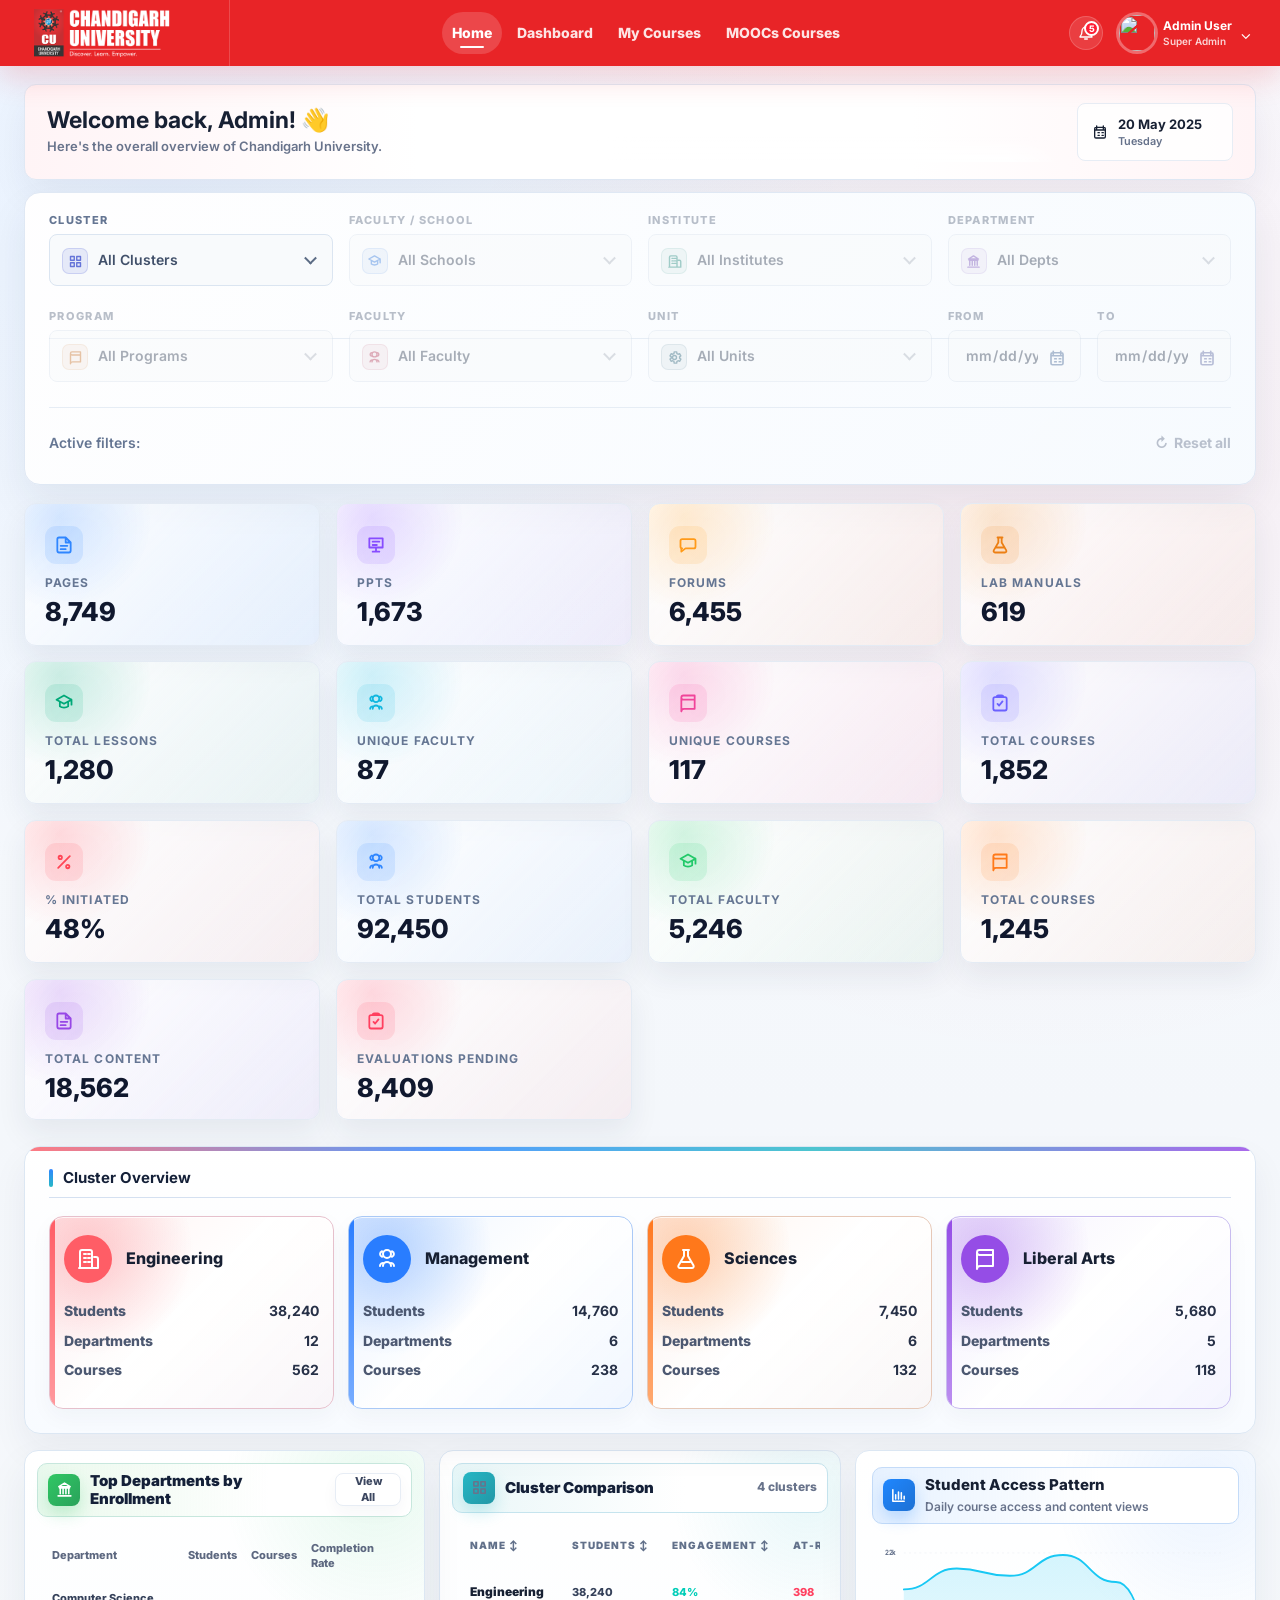
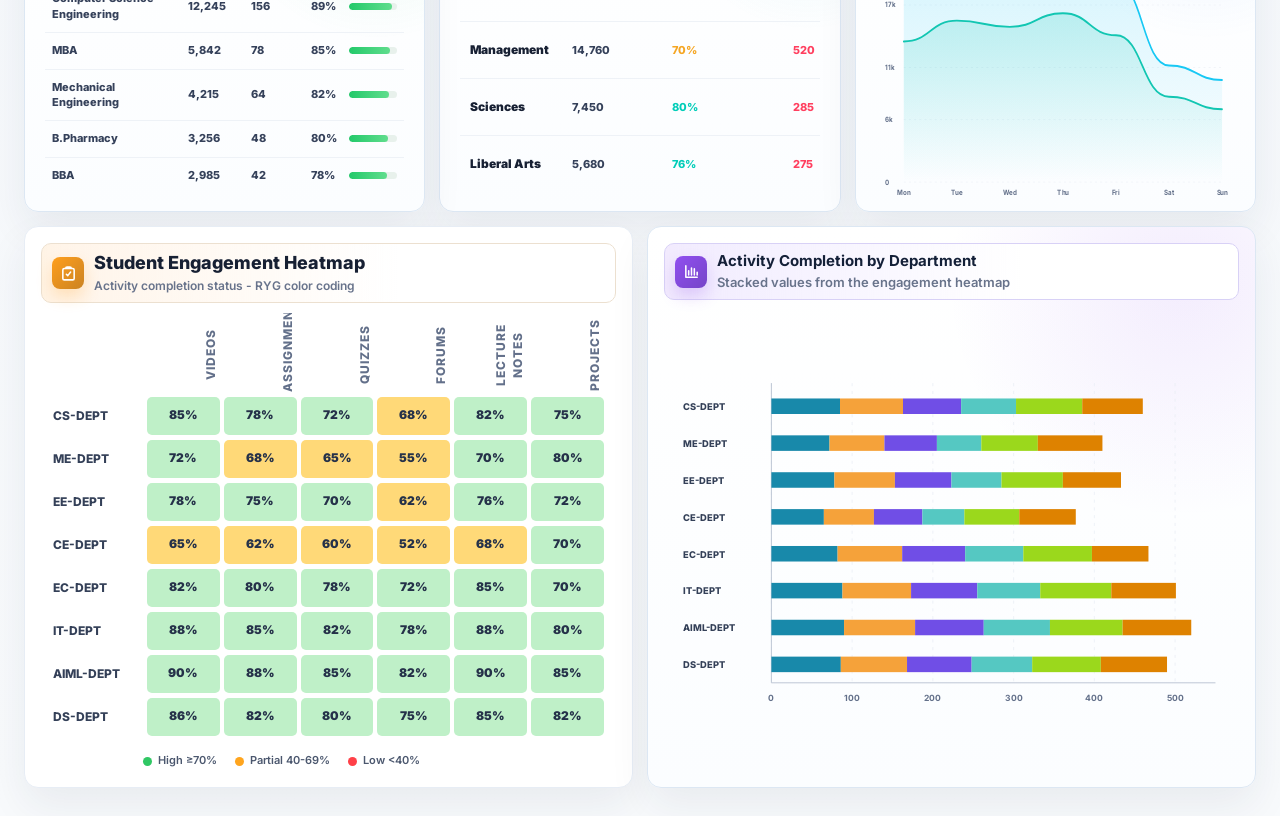
==== commit 3ea8e2ae: "update code" ====
--- a/index.html
+++ b/index.html
@@ -54,6 +54,15 @@
       <symbol id="icon-file" viewBox="0 0 24 24">
         <path d="M14 3H6a2 2 0 0 0-2 2v14a2 2 0 0 0 2 2h12a2 2 0 0 0 2-2V9l-6-6Zm0 0v6h6M8 13h8M8 17h6" />
       </symbol>
+      <symbol id="icon-presentation" viewBox="0 0 24 24">
+        <path d="M4 4h16v11H4V4Zm8 11v5m-4 0h8M8 8h8m-8 4h5" />
+      </symbol>
+      <symbol id="icon-forum" viewBox="0 0 24 24">
+        <path d="M5 5h14a2 2 0 0 1 2 2v7a2 2 0 0 1-2 2H9l-5 4v-4H5a2 2 0 0 1-2-2V7a2 2 0 0 1 2-2Z" />
+      </symbol>
+      <symbol id="icon-percent" viewBox="0 0 24 24">
+        <path d="m19 5-14 14M7.5 8.5a2 2 0 1 0 0-4 2 2 0 0 0 0 4Zm9 11a2 2 0 1 0 0-4 2 2 0 0 0 0 4Z" />
+      </symbol>
       <symbol id="icon-flask" viewBox="0 0 24 24">
         <path d="M9 3h6M10 3v6l-5.5 9.5A1.7 1.7 0 0 0 6 21h12a1.7 1.7 0 0 0 1.5-2.5L14 9V3M8 15h8" />
       </symbol>
@@ -75,7 +84,27 @@
           <img class="brand-logo" src="log1.png" alt="Chandigarh University" />
         </a>
 
-        <nav class="main-nav" aria-label="Primary navigation">
+        <button class="drawer-toggle" type="button" aria-label="Open navigation menu" aria-controls="primaryNav" aria-expanded="false">
+          <span></span>
+          <span></span>
+          <span></span>
+        </button>
+
+        <nav class="main-nav" id="primaryNav" aria-label="Primary navigation">
+          <div class="drawer-user">
+            <button class="icon-button" aria-label="Notifications">
+              <svg><use href="#icon-bell"></use></svg>
+              <span class="badge">5</span>
+            </button>
+            <button class="profile" aria-label="Open admin menu">
+              <img src="https://images.unsplash.com/photo-1560250097-0b93528c311a?auto=format&fit=crop&w=96&q=80" alt="" />
+              <span>
+                <strong>Admin User</strong>
+                <small>Super Admin</small>
+              </span>
+              <span class="chevron">⌄</span>
+            </button>
+          </div>
           <a class="nav-item active" href="#">Home</a>
           <a class="nav-item" href="#">Dashboard</a>
           <a class="nav-item" href="#">My Courses</a>
@@ -97,6 +126,7 @@
           </button>
         </div>
       </header>
+      <div class="drawer-backdrop" data-close-drawer></div>
 
       <main class="dashboard">
         <!-- Welcome hero with campus artwork and date card. -->
@@ -113,86 +143,152 @@
         </section>
 
         <section class="filter-bar" aria-label="Dashboard filters">
-          <label class="filter-field violet">
+          <label class="filter-field">
             <span class="filter-icon"><svg><use href="#icon-grid"></use></svg></span>
             <span class="filter-copy"><span>Cluster</span></span>
             <select id="clusterFilter">
               <option>All Clusters</option>
-              <option>Engineering</option>
-              <option>Management</option>
-              <option>Sciences</option>
-              <option>Liberal Arts</option>
-            </select>
-          </label>
-          <label class="filter-field blue">
+            </select>
+          </label>
+          <label class="filter-field">
+            <span class="filter-icon"><svg><use href="#icon-cap"></use></svg></span>
+            <span class="filter-copy"><span>Faculty / School</span></span>
+            <select id="schoolFilter">
+              <option>All Schools</option>
+            </select>
+          </label>
+          <label class="filter-field">
             <span class="filter-icon"><svg><use href="#icon-building"></use></svg></span>
             <span class="filter-copy"><span>Institute</span></span>
             <select id="instituteFilter">
               <option>All Institutes</option>
-              <option>Institute of Engineering</option>
-              <option>Institute of Management</option>
-              <option>Institute of Sciences</option>
-              <option>Institute of Liberal Arts</option>
-            </select>
-          </label>
-          <label class="filter-field green">
-            <span class="filter-icon"><svg><use href="#icon-cap"></use></svg></span>
+            </select>
+          </label>
+          <label class="filter-field">
+            <span class="filter-icon"><svg><use href="#icon-bank"></use></svg></span>
+            <span class="filter-copy"><span>Department</span></span>
+            <select id="departmentFilter">
+              <option>All Depts</option>
+            </select>
+          </label>
+          <label class="filter-field">
+            <span class="filter-icon"><svg><use href="#icon-book"></use></svg></span>
             <span class="filter-copy"><span>Program</span></span>
             <select id="programFilter">
               <option>All Programs</option>
-              <option>B.Tech</option>
-              <option>MBA</option>
-              <option>B.Sc</option>
-              <option>BA</option>
-            </select>
-          </label>
-          <label class="filter-field orange">
-            <span class="filter-icon"><svg><use href="#icon-book"></use></svg></span>
-            <span class="filter-copy"><span>Course</span></span>
-            <select id="courseFilter">
-              <option>All Courses</option>
-              <option>Data Structures</option>
-              <option>Business Analytics</option>
-              <option>Applied Physics</option>
-              <option>Communication Studies</option>
-            </select>
-          </label>
-          <label class="filter-field purple">
-            <span class="filter-icon"><svg><use href="#icon-calendar"></use></svg></span>
-            <span class="filter-copy"><span>Semester</span></span>
-            <select id="semesterFilter">
-              <option>All Semesters</option>
-              <option>Semester 1</option>
-              <option>Semester 2</option>
-              <option>Semester 3</option>
-              <option>Semester 4</option>
-            </select>
-          </label>
+            </select>
+          </label>
+          <label class="filter-field">
+            <span class="filter-icon"><svg><use href="#icon-users"></use></svg></span>
+            <span class="filter-copy"><span>Faculty</span></span>
+            <select id="facultyFilter">
+              <option>All Faculty</option>
+            </select>
+          </label>
+          <label class="filter-field">
+            <span class="filter-icon"><svg><use href="#icon-settings"></use></svg></span>
+            <span class="filter-copy"><span>Unit</span></span>
+            <select id="unitFilter">
+              <option>All Units</option>
+            </select>
+          </label>
+          <div class="filter-date-pair">
+            <label class="filter-field date-field">
+              <span class="filter-copy"><span>From</span></span>
+              <input id="fromFilter" type="date" aria-label="From date" />
+              <span class="date-icon"><svg><use href="#icon-calendar"></use></svg></span>
+            </label>
+            <label class="filter-field date-field">
+              <span class="filter-copy"><span>To</span></span>
+              <input id="toFilter" type="date" aria-label="To date" />
+              <span class="date-icon"><svg><use href="#icon-calendar"></use></svg></span>
+            </label>
+          </div>
+          <div class="active-filter-row" aria-live="polite">
+            <div class="active-filter-list">
+              <span class="active-filter-label">Active filters:</span>
+              <div class="active-filter-chips" id="activeFilterChips"></div>
+            </div>
+            <button class="filter-reset" id="resetFilters" type="button">
+              <span aria-hidden="true">↻</span>
+              Reset all
+            </button>
+          </div>
         </section>
 
-        <!-- KPI cards show high-level metrics. -->
-        <section class="stats-grid" aria-label="Dashboard statistics">
-          <article class="stat-card blue">
-            <span class="stat-icon"><svg><use href="#icon-users"></use></svg></span>
-            <div><p>Total Students</p><strong>92,450</strong><small class="positive"><b>↑ 8.6%</b><span>from last month</span></small></div>
-          </article>
-          <article class="stat-card green">
-            <span class="stat-icon"><svg><use href="#icon-cap"></use></svg></span>
-            <div><p>Total Faculty</p><strong>5,246</strong><small class="positive"><b>↑ 6.4%</b><span>from last month</span></small></div>
-          </article>
-          <article class="stat-card orange">
-            <span class="stat-icon"><svg><use href="#icon-book"></use></svg></span>
-            <div><p>Total Courses</p><strong>1,245</strong><small class="positive"><b>↑ 7.2%</b><span>from last month</span></small></div>
-          </article>
-          <article class="stat-card purple">
-            <span class="stat-icon"><svg><use href="#icon-file"></use></svg></span>
-            <div><p>Total Content</p><strong>18,562</strong><small class="positive"><b>↑ 9.3%</b><span>from last month</span></small></div>
-          </article>
-          <article class="stat-card rose danger">
-            <span class="stat-icon"><svg><use href="#icon-clipboard"></use></svg></span>
-            <div><p>Evaluations Pending</p><strong>1,532</strong><small class="negative"><b>↓ 4.2%</b><span>from last month</span></small></div>
-          </article>
-        </section>
+        <div class="metrics-board" aria-label="Dashboard statistics">
+          <section class="content-metrics" aria-label="Content summary">
+            <article class="content-metric blue">
+              <span class="content-metric-icon"><svg><use href="#icon-file"></use></svg></span>
+              <p>Pages</p>
+              <strong>1,237</strong>
+            </article>
+            <article class="content-metric purple">
+              <span class="content-metric-icon"><svg><use href="#icon-presentation"></use></svg></span>
+              <p>PPTs</p>
+              <strong>1,673</strong>
+            </article>
+            <article class="content-metric orange">
+              <span class="content-metric-icon"><svg><use href="#icon-forum"></use></svg></span>
+              <p>Forums</p>
+              <strong>1,617</strong>
+            </article>
+            <article class="content-metric amber">
+              <span class="content-metric-icon"><svg><use href="#icon-flask"></use></svg></span>
+              <p>Lab Manuals</p>
+              <strong>131</strong>
+            </article>
+            <article class="content-metric green">
+              <span class="content-metric-icon"><svg><use href="#icon-cap"></use></svg></span>
+              <p>Total Lessons</p>
+              <strong>1,368</strong>
+            </article>
+            <article class="content-metric cyan">
+              <span class="content-metric-icon"><svg><use href="#icon-users"></use></svg></span>
+              <p>Unique Faculty</p>
+              <strong>87</strong>
+            </article>
+            <article class="content-metric pink">
+              <span class="content-metric-icon"><svg><use href="#icon-book"></use></svg></span>
+              <p>Unique Courses</p>
+              <strong>132</strong>
+            </article>
+            <article class="content-metric indigo">
+              <span class="content-metric-icon"><svg><use href="#icon-clipboard"></use></svg></span>
+              <p>Total Courses</p>
+              <strong>2,435</strong>
+            </article>
+            <article class="content-metric red">
+              <span class="content-metric-icon"><svg><use href="#icon-percent"></use></svg></span>
+              <p>% Initiated</p>
+              <strong>5%</strong>
+            </article>
+          </section>
+
+          <!-- KPI cards show high-level metrics. -->
+          <section class="stats-grid" aria-label="High-level dashboard statistics">
+            <article class="stat-card blue">
+              <span class="stat-icon"><svg><use href="#icon-users"></use></svg></span>
+              <div><p>Total Students</p><strong>92,450</strong></div>
+            </article>
+            <article class="stat-card green">
+              <span class="stat-icon"><svg><use href="#icon-cap"></use></svg></span>
+              <div><p>Total Faculty</p><strong>5,246</strong></div>
+            </article>
+            <article class="stat-card orange">
+              <span class="stat-icon"><svg><use href="#icon-book"></use></svg></span>
+              <div><p>Total Courses</p><strong>1,245</strong></div>
+            </article>
+            <article class="stat-card purple">
+              <span class="stat-icon"><svg><use href="#icon-file"></use></svg></span>
+              <div><p>Total Content</p><strong>18,562</strong></div>
+            </article>
+            <article class="stat-card rose danger">
+              <span class="stat-icon"><svg><use href="#icon-clipboard"></use></svg></span>
+              <div><p>Evaluations Pending</p><strong>1,532</strong></div>
+            </article>
+          </section>
+        </div>
 
         <!-- Cluster cards are generated from JavaScript data. -->
         <section class="section-card cluster-section">
--- a/styles.css
+++ b/styles.css
@@ -23,6 +23,7 @@
 
 body {
   margin: 0;
+  overflow-x: hidden;
   background:
     radial-gradient(circle at 12% 8%, rgba(47, 134, 255, 0.08), transparent 28%),
     radial-gradient(circle at 82% 18%, rgba(255, 63, 95, 0.07), transparent 28%),
@@ -53,6 +54,7 @@
 
 .app-shell {
   min-width: 1120px;
+  overflow-x: hidden;
 }
 
 /* Top navigation: fixed red header, logo, nav links, alerts, and profile menu. */
@@ -103,6 +105,53 @@
   padding: 0 28px;
 }
 
+.drawer-toggle {
+  display: none;
+  width: 40px;
+  height: 40px;
+  place-items: center;
+  gap: 4px;
+  padding: 0;
+  color: #fff;
+  background: rgba(255, 255, 255, 0.14);
+  border: 1px solid rgba(255, 255, 255, 0.2);
+  border-radius: 10px;
+}
+
+.drawer-toggle span {
+  display: block;
+  width: 18px;
+  height: 2px;
+  background: currentColor;
+  border-radius: 999px;
+  transition: transform 180ms ease, opacity 180ms ease;
+}
+
+.drawer-toggle.is-open span:nth-child(1) {
+  transform: translateY(6px) rotate(45deg);
+}
+
+.drawer-toggle.is-open span:nth-child(2) {
+  opacity: 0;
+}
+
+.drawer-toggle.is-open span:nth-child(3) {
+  transform: translateY(-6px) rotate(-45deg);
+}
+
+.drawer-backdrop {
+  position: fixed;
+  inset: 0;
+  z-index: 18;
+  display: none;
+  background: rgba(15, 23, 42, 0.42);
+  backdrop-filter: blur(2px);
+}
+
+.drawer-user {
+  display: none;
+}
+
 .nav-item {
   position: relative;
   display: inline-flex;
@@ -235,17 +284,7 @@
 }
 
 .stat-card::before {
-  content: "";
-  position: absolute;
-  right: 0;
-  bottom: 0;
-  left: 0;
-  height: 4px;
-  background: var(--card-accent, linear-gradient(180deg, #19d1b3, #0aa0c4, #19d1b3));
-  background-size: 220% 100%;
-  border-radius: 0 0 12px 12px;
-  opacity: 0.95;
-  animation: accentMoveSide 3s linear infinite;
+  content: none;
 }
 
 .welcome-panel {
@@ -308,49 +347,63 @@
 
 /* Filter bar: custom dropdown controls above the KPI cards. */
 .filter-bar {
+  position: relative;
   display: grid;
-  grid-template-columns: 1.1fr 1.25fr 1fr 1.2fr 0.9fr;
-  gap: 14px;
+  grid-template-columns: repeat(4, minmax(0, 1fr));
+  gap: 24px 16px;
   margin-top: 12px;
-  padding: 18px 20px;
-  background: var(--surface);
+  padding: 22px 24px 24px;
+  background:
+    linear-gradient(135deg, rgba(255, 255, 255, 0.98), rgba(247, 251, 255, 0.96)),
+    linear-gradient(90deg, rgba(232, 36, 39, 0.08), rgba(47, 134, 255, 0.08), rgba(38, 184, 197, 0.08));
   border: 1px solid #dfe8f4;
   border-radius: 16px;
-  box-shadow: 0 16px 34px rgba(28, 39, 68, 0.06);
+  box-shadow: 0 18px 40px rgba(32, 44, 70, 0.07);
+}
+
+.filter-bar::before {
+  content: "";
+  position: absolute;
+  right: 24px;
+  left: 24px;
+  top: 50%;
+  height: 1px;
+  background: #e6edf5;
+  pointer-events: none;
 }
 
 .filter-field {
+  --filter-color: #496784;
+  --filter-soft: color-mix(in srgb, var(--filter-color), transparent 88%);
   position: relative;
+  display: flex;
+  flex-direction: column;
+  gap: 8px;
+  min-width: 0;
+  min-height: 72px;
+  padding: 0;
+  cursor: default;
+}
+
+.filter-icon {
+  position: absolute;
+  left: 13px;
+  bottom: 13px;
+  z-index: 4;
   display: grid;
-  grid-template-columns: 40px 1fr;
-  grid-template-rows: auto auto;
-  align-items: center;
-  gap: 2px 12px;
-  min-width: 0;
-  min-height: 62px;
-  padding: 10px 38px 10px 10px;
-  background: #fff;
-  border: 1px solid #dce7f3;
-  border-radius: 12px;
-  box-shadow: 0 10px 22px rgba(35, 45, 65, 0.04);
-  cursor: pointer;
-  transition: border-color 180ms ease, box-shadow 180ms ease, transform 180ms ease;
-}
-
-.filter-icon {
-  grid-row: 1 / span 2;
-  display: grid;
-  width: 40px;
-  height: 40px;
+  width: 26px;
+  height: 26px;
   place-items: center;
   color: var(--filter-color);
-  background: color-mix(in srgb, var(--filter-color), transparent 88%);
-  border-radius: 13px;
+  background: var(--filter-soft);
+  border: 1px solid color-mix(in srgb, var(--filter-color), transparent 78%);
+  border-radius: 7px;
+  pointer-events: none;
 }
 
 .filter-icon svg {
-  width: 20px;
-  height: 20px;
+  width: 15px;
+  height: 15px;
   fill: none;
   stroke: currentColor;
   stroke-linecap: round;
@@ -359,20 +412,18 @@
 }
 
 .filter-copy {
-  grid-column: 2;
-  grid-row: 1;
-  align-self: end;
   min-width: 0;
   pointer-events: none;
 }
 
 .filter-copy span {
   display: block;
-  color: #61708a;
+  color: #657693;
   font-size: 11px;
   font-weight: 800;
-  letter-spacing: 0;
-  text-transform: none;
+  letter-spacing: 0.12em;
+  line-height: 1;
+  text-transform: uppercase;
 }
 
 .filter-bar select {
@@ -384,44 +435,60 @@
 }
 
 .custom-select {
-  grid-column: 2;
-  grid-row: 2;
   position: relative;
-  z-index: 2;
+  z-index: 3;
   display: block;
   width: 100%;
   min-width: 0;
 }
 
 .custom-select-trigger {
-  display: block;
+  display: flex;
+  align-items: center;
   width: 100%;
-  min-height: 20px;
-  padding: 0;
-  color: #1b253b;
-  background: transparent;
-  border: 0;
-  font-size: 13px;
-  font-weight: 900;
+  min-height: 52px;
+  padding: 0 42px 0 48px;
+  color: #41506a;
+  background: #f8fafc;
+  border: 1px solid #dbe5f1;
+  border-radius: 8px;
+  font-size: 14px;
+  font-weight: 600;
   line-height: 1.2;
   outline: 0;
   overflow: hidden;
   text-overflow: ellipsis;
   white-space: nowrap;
   cursor: pointer;
+  transition: border-color 180ms ease, box-shadow 180ms ease, background 180ms ease;
 }
 
 .custom-select-trigger:focus-visible {
-  outline: 0;
+  border-color: #9cb9dd;
+  box-shadow: 0 0 0 3px rgba(60, 112, 170, 0.12);
+}
+
+.custom-select-chevron {
+  position: absolute;
+  right: 18px;
+  top: 50%;
+  z-index: 4;
+  width: 9px;
+  height: 9px;
+  border-right: 2px solid #5c6c85;
+  border-bottom: 2px solid #5c6c85;
+  transform: translateY(-70%) rotate(45deg);
+  pointer-events: none;
+  transition: border-color 180ms ease, transform 180ms ease;
 }
 
 .custom-select-menu {
   position: absolute;
-  top: calc(100% + 13px);
-  right: -30px;
-  left: -52px;
-  z-index: 50;
-  max-height: 238px;
+  top: calc(100% + 7px);
+  right: 0;
+  left: 0;
+  z-index: 100;
+  max-height: 226px;
   margin: 0;
   padding: 7px;
   overflow-y: auto;
@@ -450,22 +517,21 @@
 .custom-select-option {
   display: flex;
   align-items: center;
-  min-height: 34px;
+  min-height: 32px;
   padding: 8px 10px;
   color: #26324c;
   border-radius: 8px;
   font-size: 12px;
-  font-weight: 800;
+  font-weight: 700;
   line-height: 1.25;
   cursor: pointer;
-  transition: color 140ms ease, background 140ms ease, transform 140ms ease;
+  transition: color 140ms ease, background 140ms ease;
 }
 
 .custom-select-option:hover,
 .custom-select-option.is-active {
   color: var(--filter-color);
   background: color-mix(in srgb, var(--filter-color), transparent 90%);
-  transform: translateX(2px);
 }
 
 .custom-select-option.is-selected {
@@ -474,34 +540,24 @@
 }
 
 .filter-field::after {
-  content: "";
-  position: absolute;
-  right: 15px;
-  top: 50%;
-  width: 8px;
-  height: 8px;
-  border-right: 2px solid #42506c;
-  border-bottom: 2px solid #42506c;
-  transform: translateY(-68%) rotate(45deg);
-  pointer-events: none;
-  transition: border-color 180ms ease, transform 180ms ease, opacity 180ms ease;
-}
-
-.filter-field:hover,
-.filter-field:focus-within,
-.filter-field.is-open {
+  content: none;
+}
+
+.filter-field:hover .custom-select-trigger,
+.filter-field:focus-within .custom-select-trigger,
+.filter-field.is-open .custom-select-trigger {
+  background: #fff;
   border-color: #9ed0ff;
   box-shadow: 0 0 0 3px rgba(31, 135, 255, 0.12);
 }
 
 .filter-field.is-open {
   z-index: 15;
-  transform: translateY(-1px);
-}
-
-.filter-field.is-open::after {
+}
+
+.filter-field.is-open .custom-select-chevron {
   border-color: var(--filter-color);
-  transform: translateY(-24%) rotate(225deg);
+  transform: translateY(-20%) rotate(225deg);
 }
 
 .filter-field.is-open .custom-select-menu {
@@ -520,73 +576,357 @@
   cursor: not-allowed;
 }
 
+.filter-field.is-disabled input {
+  cursor: not-allowed;
+}
+
 .filter-field.is-disabled .custom-select-trigger,
 .filter-field.is-disabled .custom-select-option {
   cursor: not-allowed;
 }
 
-.filter-field.is-disabled::after {
+.filter-field.is-disabled .custom-select-chevron {
   opacity: 0.45;
 }
 
-.filter-field.violet { --filter-color: #7565ff; }
-.filter-field.blue { --filter-color: #2f86ff; }
-.filter-field.green { --filter-color: #2fc767; }
-.filter-field.orange { --filter-color: #ff7b22; }
-.filter-field.purple { --filter-color: #9747e6; }
-
-/* KPI cards: Total Students, Faculty, Courses, Content, and Pending Evaluations. */
-.stats-grid {
+.date-field::after {
+  content: none;
+}
+
+.filter-bar > .filter-field:nth-child(1) { --filter-color: #6574d8; }
+.filter-bar > .filter-field:nth-child(2) { --filter-color: #2f86ff; }
+.filter-bar > .filter-field:nth-child(3) { --filter-color: #1d9a8a; }
+.filter-bar > .filter-field:nth-child(4) { --filter-color: #8a5ad8; }
+.filter-bar > .filter-field:nth-child(5) { --filter-color: #e07a24; }
+.filter-bar > .filter-field:nth-child(6) { --filter-color: #d6476a; }
+.filter-bar > .filter-field:nth-child(7) { --filter-color: #2f738c; }
+
+.filter-date-pair .date-field:first-child { --filter-color: #4d75ad; }
+.filter-date-pair .date-field:last-child { --filter-color: #6a76bb; }
+
+.filter-date-pair {
   display: grid;
-  grid-template-columns: repeat(5, 1fr);
-  gap: 14px;
+  grid-template-columns: repeat(2, minmax(0, 1fr));
+  gap: 16px;
+  min-width: 0;
+}
+
+.date-field input {
+  width: 100%;
+  min-height: 52px;
+  padding: 0 42px 0 16px;
+  color: #41506a;
+  background: #f8fafc;
+  border: 1px solid #dbe5f1;
+  border-radius: 8px;
+  font-size: 14px;
+  font-weight: 600;
+  line-height: 1.2;
+  outline: 0;
+  transition: border-color 180ms ease, box-shadow 180ms ease, background 180ms ease;
+}
+
+.date-field input::-webkit-calendar-picker-indicator {
+  position: absolute;
+  inset: 0;
+  width: auto;
+  height: auto;
+  cursor: pointer;
+  opacity: 0;
+}
+
+.date-field.is-invalid input {
+  background: #fff8f8;
+  border-color: #ff8d96;
+  box-shadow: 0 0 0 3px rgba(232, 36, 39, 0.12);
+}
+
+.date-field.is-invalid .date-icon {
+  color: #e82427;
+}
+
+.date-field input::placeholder {
+  color: #52617a;
+  opacity: 1;
+}
+
+.date-field input:focus {
+  background: #fff;
+  border-color: #9ed0ff;
+  box-shadow: 0 0 0 3px rgba(31, 135, 255, 0.12);
+}
+
+.date-icon {
+  position: absolute;
+  right: 14px;
+  bottom: 15px;
+  display: grid;
+  width: 20px;
+  height: 20px;
+  place-items: center;
+  color: var(--filter-color);
+  pointer-events: none;
+}
+
+.date-icon svg {
+  width: 18px;
+  height: 18px;
+  fill: none;
+  stroke: currentColor;
+  stroke-linecap: round;
+  stroke-linejoin: round;
+  stroke-width: 2.25;
+}
+
+.active-filter-row {
+  grid-column: 1 / -1;
+  display: flex;
+  align-items: center;
+  justify-content: space-between;
+  gap: 18px;
+  min-height: 46px;
+  padding-top: 18px;
+  border-top: 1px solid #e6edf5;
+}
+
+.active-filter-list {
+  display: flex;
+  align-items: center;
+  gap: 10px;
+  min-width: 0;
+}
+
+.active-filter-label {
+  color: #657693;
+  font-size: 14px;
+  font-weight: 600;
+  white-space: nowrap;
+}
+
+.active-filter-chips {
+  display: flex;
+  flex-wrap: wrap;
+  gap: 8px;
+  min-width: 0;
+}
+
+.active-filter-chip {
+  display: inline-flex;
+  align-items: center;
+  gap: 8px;
+  min-height: 32px;
+  max-width: 280px;
+  padding: 0 12px 0 14px;
+  color: #244fb3;
+  background: #eef6ff;
+  border: 1px solid #afd0ff;
+  border-radius: 999px;
+  font-size: 14px;
+  font-weight: 700;
+  line-height: 1;
+}
+
+.active-filter-chip span {
+  min-width: 0;
+  overflow: hidden;
+  text-overflow: ellipsis;
+  white-space: nowrap;
+}
+
+.active-filter-chip button,
+.filter-reset {
+  display: inline-grid;
+  place-items: center;
+  color: inherit;
+  background: transparent;
+  border: 0;
+}
+
+.active-filter-chip button {
+  width: 18px;
+  height: 18px;
+  padding: 0;
+  border-radius: 50%;
+  font-size: 16px;
+  line-height: 1;
+}
+
+.active-filter-chip button:hover {
+  background: rgba(36, 79, 179, 0.1);
+}
+
+.filter-reset {
+  grid-auto-flow: column;
+  gap: 6px;
+  flex: 0 0 auto;
+  padding: 7px 0;
+  color: #65718a;
+  font-size: 14px;
+  font-weight: 700;
+}
+
+.filter-reset:hover {
+  color: #244fb3;
+}
+
+.filter-reset:disabled {
+  opacity: 0.42;
+  cursor: default;
+}
+
+.metrics-board {
+  display: grid;
+  grid-template-columns: repeat(7, minmax(0, 1fr));
+  gap: 16px;
   margin-top: 18px;
 }
 
-.stat-card {
+.metrics-board .content-metrics,
+.metrics-board .stats-grid {
+  display: contents;
+}
+
+.content-metric {
+  --metric-color: #496784;
+  --metric-soft: color-mix(in srgb, var(--metric-color), transparent 88%);
+  --card-hover-color: var(--metric-color);
   position: relative;
   overflow: hidden;
   transform: translateZ(0);
-  display: flex;
-  align-items: flex-start;
-  gap: 16px;
-  min-height: 152px;
-  padding: 24px 20px 22px;
-  border: 1px solid #dce7f3;
-  border-radius: 14px;
+  min-width: 0;
+  min-height: 126px;
+  padding: 22px 20px 20px;
   background:
-    linear-gradient(135deg, rgba(255, 255, 255, 0.99), color-mix(in srgb, var(--sparkline), transparent 96%)),
-    #fff;
-  box-shadow: 0 12px 30px rgba(30, 42, 70, 0.045);
-  transition: transform 220ms cubic-bezier(0.2, 0.8, 0.2, 1), box-shadow 220ms ease, border-color 220ms ease;
+    radial-gradient(circle at 12% 10%, color-mix(in srgb, var(--metric-color), transparent 80%), transparent 32%),
+    linear-gradient(135deg, rgba(255, 255, 255, 0.98) 0%, color-mix(in srgb, var(--metric-color), transparent 94%) 100%);
+  border: 1px solid #e4ebf4;
+  border-radius: 12px;
+  box-shadow: 0 14px 30px rgba(32, 44, 70, 0.07);
+  cursor: pointer;
+  transition: transform 220ms cubic-bezier(0.2, 0.8, 0.2, 1), box-shadow 220ms ease, border-color 220ms ease, background 220ms ease;
   will-change: transform;
 }
 
+.content-metric::after,
+.stat-card::after,
+.cluster-card::after {
+  content: "";
+  position: absolute;
+  inset: 0;
+  z-index: 0;
+  background:
+    linear-gradient(0deg, color-mix(in srgb, var(--card-hover-color), transparent 76%) 0%, color-mix(in srgb, var(--card-hover-color), transparent 86%) 58%, transparent 100%);
+  opacity: 0;
+  transform: translateY(100%);
+  transition: opacity 180ms ease, transform 520ms cubic-bezier(0.2, 0.8, 0.2, 1);
+  pointer-events: none;
+}
+
+.content-metric > *,
+.stat-card > *,
+.cluster-card > * {
+  position: relative;
+  z-index: 1;
+}
+
+.content-metric:hover,
 .stat-card:hover {
-  border-color: color-mix(in srgb, var(--sparkline), #dce7f3 72%);
-  box-shadow: 0 22px 46px rgba(28, 39, 68, 0.13);
-  transform: translateY(-6px) scale(1.025);
-}
-
+  border-color: color-mix(in srgb, var(--metric-color), #dce7f3 72%);
+  box-shadow: 0 22px 44px rgba(32, 44, 70, 0.13);
+  transform: translateY(-7px) scale(1.025);
+}
+
+.content-metric:hover::after,
+.stat-card:hover::after,
+.cluster-card:hover::after {
+  opacity: 1;
+  transform: translateY(0);
+}
+
+.content-metric:active,
 .stat-card:active {
-  transform: translateY(-2px) scale(1.01);
-}
-
-.stat-icon {
-  position: static;
+  transform: translateY(-3px) scale(1.01);
+}
+
+.content-metric-icon {
   display: grid;
-  width: 44px;
-  height: 44px;
-  flex: 0 0 auto;
+  width: 38px;
+  height: 38px;
+  margin-bottom: 12px;
   place-items: center;
-  border: 1px solid color-mix(in srgb, var(--sparkline), #ffffff 72%);
+  color: var(--metric-color);
+  background: var(--metric-soft);
+  border-radius: 11px;
+  transition: transform 220ms ease, background 220ms ease;
+}
+
+.content-metric:hover .content-metric-icon,
+.stat-card:hover .stat-icon {
+  background: color-mix(in srgb, var(--metric-color), transparent 82%);
+  transform: translateY(-2px) scale(1.08);
+}
+
+.metric-burst {
+  position: absolute;
+  top: 44px;
+  left: 56px;
+  z-index: 3;
+  pointer-events: none;
+}
+
+.metric-burst span {
+  position: absolute;
+  width: var(--size);
+  height: var(--size);
+  background: color-mix(in srgb, var(--metric-color), #ff8a1f 34%);
   border-radius: 50%;
-  opacity: 1;
-}
-
-.stat-icon svg {
-  width: 23px;
-  height: 23px;
+  opacity: 0;
+  transform: translate(-50%, -50%) scale(0.4);
+  animation: metricBurst 1450ms cubic-bezier(0.15, 0.76, 0.28, 1) var(--delay) forwards;
+  box-shadow: 0 2px 8px color-mix(in srgb, var(--metric-color), transparent 72%);
+}
+
+.metric-value-settled {
+  animation: metricValuePop 620ms cubic-bezier(0.2, 0.9, 0.22, 1.2);
+}
+
+@keyframes metricBurst {
+  0% {
+    opacity: 0;
+    transform: translate(-50%, -50%) scale(0.3);
+  }
+
+  16% {
+    opacity: 0.95;
+  }
+
+  68% {
+    opacity: 0.85;
+  }
+
+  100% {
+    opacity: 0;
+    transform: translate(calc(-50% + var(--x)), calc(-50% + var(--y))) scale(1.08);
+  }
+}
+
+@keyframes metricValuePop {
+  0% {
+    transform: scale(0.92);
+  }
+
+  45% {
+    transform: scale(1.08);
+  }
+
+  100% {
+    transform: scale(1);
+  }
+}
+
+.content-metric-icon svg {
+  width: 20px;
+  height: 20px;
   fill: none;
   stroke: currentColor;
   stroke-linecap: round;
@@ -594,39 +934,110 @@
   stroke-width: 2.15;
 }
 
-.stat-card p {
-  margin: 8px 0 25px;
-  color: #61708a;
-  font-size: 13px;
+.content-metric p {
+  margin: 0 0 9px;
+  color: #657693;
+  font-size: 12px;
+  font-weight: 700;
+  letter-spacing: 0.09em;
+  line-height: 1.15;
+  text-transform: uppercase;
+}
+
+.content-metric strong {
+  display: block;
+  color: #10182e;
+  font-size: 26px;
   font-weight: 800;
   letter-spacing: 0;
-  text-transform: none;
+  line-height: 1;
+  transform-origin: left center;
+}
+
+.content-metric.blue { --metric-color: #2f86ff; }
+.content-metric.purple { --metric-color: #874cff; }
+.content-metric.orange { --metric-color: #ff9a19; }
+.content-metric.amber { --metric-color: #ec7f13; }
+.content-metric.green { --metric-color: #00a878; }
+.content-metric.cyan { --metric-color: #10b7df; }
+.content-metric.pink { --metric-color: #f0449a; }
+.content-metric.indigo { --metric-color: #6b61ff; }
+.content-metric.red { --metric-color: #ff4656; }
+
+/* KPI cards: Total Students, Faculty, Courses, Content, and Pending Evaluations. */
+.stats-grid {
+  display: grid;
+  grid-template-columns: repeat(5, 1fr);
+  gap: 16px;
+  margin-top: 18px;
+}
+
+.stat-card {
+  --metric-color: var(--sparkline, #496784);
+  --metric-soft: color-mix(in srgb, var(--metric-color), transparent 88%);
+  --card-hover-color: var(--metric-color);
+  position: relative;
+  overflow: hidden;
+  transform: translateZ(0);
+  display: flex;
+  flex-direction: column;
+  align-items: flex-start;
+  gap: 0;
+  min-width: 0;
+  min-height: 126px;
+  padding: 22px 20px 18px;
+  background:
+    radial-gradient(circle at 12% 10%, color-mix(in srgb, var(--metric-color), transparent 80%), transparent 32%),
+    linear-gradient(135deg, rgba(255, 255, 255, 0.98) 0%, color-mix(in srgb, var(--metric-color), transparent 94%) 100%);
+  border: 1px solid #e4ebf4;
+  border-radius: 12px;
+  box-shadow: 0 14px 30px rgba(32, 44, 70, 0.07);
+  cursor: pointer;
+  transition: transform 220ms cubic-bezier(0.2, 0.8, 0.2, 1), box-shadow 220ms ease, border-color 220ms ease, background 220ms ease;
+  will-change: transform;
+}
+
+.stat-icon {
+  display: grid;
+  width: 38px;
+  height: 38px;
+  margin-bottom: 12px;
+  place-items: center;
+  color: var(--metric-color);
+  background: var(--metric-soft);
+  border: 0;
+  border-radius: 11px;
+  transition: transform 220ms ease, background 220ms ease;
+}
+
+.stat-icon svg {
+  width: 20px;
+  height: 20px;
+  fill: none;
+  stroke: currentColor;
+  stroke-linecap: round;
+  stroke-linejoin: round;
+  stroke-width: 2.15;
+}
+
+.stat-card p {
+  margin: 0 0 9px;
+  color: #657693;
+  font-size: 12px;
+  font-weight: 700;
+  letter-spacing: 0.09em;
+  line-height: 1.15;
+  text-transform: uppercase;
 }
 
 .stat-card strong {
   display: block;
-  margin-bottom: 14px;
-  color: #142038;
-  font-size: 30px;
+  color: #10182e;
+  font-size: 26px;
   font-weight: 800;
+  letter-spacing: 0;
   line-height: 1;
-}
-
-.stat-card small {
-  display: inline-flex;
-  align-items: center;
-  gap: 7px;
-  font-size: 12px;
-  font-weight: 800;
-}
-
-.stat-card small b {
-  color: currentColor;
-  font-size: 13px;
-}
-
-.stat-card small span {
-  color: #68738b;
+  transform-origin: left center;
 }
 
 .rose { --card-accent: linear-gradient(90deg, #ff3f5f, #ff8a9c, #ff3f5f); --sparkline: #ff3f5f; }
@@ -634,13 +1045,11 @@
 .green { --card-accent: linear-gradient(90deg, #23c96a, #77e7a4, #23c96a); --sparkline: #23c96a; }
 .orange { --card-accent: linear-gradient(90deg, #ff7a1a, #ffc37a, #ff7a1a); --sparkline: #ff7a1a; }
 .purple { --card-accent: linear-gradient(90deg, #9747e6, #c37cff, #9747e6); --sparkline: #9747e6; }
-.rose .stat-icon { color: var(--red); background: #fff0f3; }
-.blue .stat-icon { color: var(--blue); background: #edf6ff; }
-.green .stat-icon { color: var(--green); background: #effcf3; }
-.orange .stat-icon { color: var(--orange); background: #fff4ea; }
-.purple .stat-icon { color: var(--purple); background: #f4f0ff; }
-.positive { color: var(--green); }
-.negative { color: var(--red); }
+.rose .stat-icon { color: var(--metric-color); background: var(--metric-soft); }
+.blue .stat-icon { color: var(--metric-color); background: var(--metric-soft); }
+.green .stat-icon { color: var(--metric-color); background: var(--metric-soft); }
+.orange .stat-icon { color: var(--metric-color); background: var(--metric-soft); }
+.purple .stat-icon { color: var(--metric-color); background: var(--metric-soft); }
 
 @keyframes accentMoveSide {
   from {
@@ -752,8 +1161,8 @@
   padding: 22px 24px 24px;
   overflow: hidden;
   background:
-    linear-gradient(90deg, rgba(255, 93, 102, 0.08), rgba(47, 134, 255, 0.08) 38%, rgba(151, 71, 230, 0.08) 72%, rgba(255, 122, 26, 0.07)),
-    linear-gradient(180deg, rgba(255, 255, 255, 0.98), rgba(250, 253, 255, 0.96));
+    linear-gradient(180deg, rgba(255, 255, 255, 0.98), rgba(248, 251, 255, 0.98)),
+    #fff;
   border-color: #dce7f3;
   border-radius: 16px;
 }
@@ -764,9 +1173,10 @@
   top: 0;
   right: 0;
   left: 0;
-  height: 5px;
-  background: linear-gradient(90deg, #ff5d66, #2f86ff, #26b8c5, #9747e6, #ff7a1a);
-  opacity: 0.9;
+  height: 4px;
+  background: linear-gradient(90deg, #ff5d66 0%, #2f86ff 34%, #26b8c5 64%, #9747e6 100%);
+  border-radius: 16px 16px 0 0;
+  opacity: 0.82;
   pointer-events: none;
 }
 
@@ -798,6 +1208,7 @@
 }
 
 .cluster-card {
+  --card-hover-color: var(--accent);
   position: relative;
   overflow: hidden;
   transform: translateZ(0);
@@ -846,6 +1257,11 @@
   transform: none;
 }
 
+.cluster-card.is-disabled:hover::after {
+  opacity: 0;
+  transform: translateY(100%);
+}
+
 @keyframes clusterAccentMove {
   from {
     background-position: 0 100%;
@@ -857,16 +1273,36 @@
 }
 
 @media (prefers-reduced-motion: reduce) {
+  .content-metric,
   .stat-card,
   .cluster-card {
     transition: none;
   }
 
+  .content-metric::after,
+  .stat-card::after,
+  .cluster-card::after {
+    opacity: 0;
+    transform: none;
+    transition: none;
+  }
+
+  .content-metric:hover,
+  .content-metric:active,
   .stat-card:hover,
   .stat-card:active,
   .cluster-card:hover,
   .cluster-card:active {
     transform: none;
+  }
+
+  .content-metric:hover .content-metric-icon,
+  .stat-card:hover .stat-icon {
+    transform: none;
+  }
+
+  .metric-burst {
+    display: none;
   }
 }
 
@@ -1557,7 +1993,8 @@
 @media (max-width: 1500px) {
   .main-nav { gap: 5px; padding-inline: 16px; }
   .nav-item { padding-inline: 10px; }
-  .filter-bar { grid-template-columns: repeat(5, minmax(135px, 1fr)); }
+  .filter-bar { grid-template-columns: repeat(4, minmax(0, 1fr)); }
+  .metrics-board { grid-template-columns: repeat(4, minmax(0, 1fr)); }
   .analytics-grid { grid-template-columns: repeat(6, minmax(0, 1fr)); }
   .cluster-grid { gap: 14px; }
   .cluster-card { padding-inline: 14px; }
@@ -1569,59 +2006,535 @@
     min-width: 0;
   }
 
-  .topbar,
-  .main-nav,
-  .stats-grid,
-  .analytics-grid,
+  .topbar {
+    flex-wrap: wrap;
+    align-items: center;
+    min-height: 0;
+  }
+
+  .brand {
+    width: auto;
+    min-height: 62px;
+    padding: 8px 16px;
+    border-right: 0;
+  }
+
+  .brand-logo {
+    width: 138px;
+  }
+
+  .drawer-toggle {
+    display: grid;
+  }
+
+  .user-tools {
+    margin-left: auto;
+    padding: 8px 16px;
+  }
+
+  .main-nav {
+    position: fixed;
+    top: 66px;
+    right: 14px;
+    left: auto;
+    z-index: 22;
+    display: flex;
+    flex-direction: column;
+    align-items: stretch;
+    justify-content: flex-start;
+    width: min(310px, calc(100vw - 28px));
+    max-height: calc(100vh - 86px);
+    gap: 8px;
+    padding: 14px;
+    overflow-y: auto;
+    background:
+      linear-gradient(180deg, rgba(255, 255, 255, 0.98), rgba(255, 247, 247, 0.96)),
+      #fff;
+    border: 1px solid rgba(232, 36, 39, 0.14);
+    border-radius: 16px;
+    box-shadow: 0 22px 60px rgba(23, 31, 56, 0.26);
+    opacity: 0;
+    pointer-events: none;
+    transform: translateY(-12px) scale(0.98);
+    transform-origin: top right;
+    transition: opacity 180ms ease, transform 180ms ease;
+    white-space: normal;
+  }
+
+  .drawer-user {
+    display: flex;
+    align-items: center;
+    justify-content: space-between;
+    gap: 12px;
+    margin: -14px -14px 6px;
+    padding: 18px 16px;
+    color: #fff;
+    background:
+      radial-gradient(circle at 28% 50%, rgba(255, 255, 255, 0.18), transparent 34%),
+      linear-gradient(135deg, #e82427, #ff3346);
+  }
+
+  .drawer-user .icon-button {
+    width: 44px;
+    height: 44px;
+    background: rgba(255, 255, 255, 0.14);
+    border-color: rgba(255, 255, 255, 0.26);
+  }
+
+  .drawer-user .profile {
+    flex: 1;
+    justify-content: flex-end;
+  }
+
+  .drawer-user .profile img {
+    width: 52px;
+    height: 52px;
+  }
+
+  .drawer-user .profile strong,
+  .drawer-user .profile small {
+    color: #fff;
+  }
+
+  .main-nav.is-open {
+    opacity: 1;
+    pointer-events: auto;
+    transform: translateY(0) scale(1);
+  }
+
+  .nav-item {
+    justify-content: flex-start;
+    height: 44px;
+    padding-inline: 14px;
+    color: #24304a;
+    background: rgba(232, 36, 39, 0.045);
+    font-size: 13px;
+  }
+
+  .nav-item.active {
+    color: #fff;
+    background: #e82427;
+  }
+
+  .nav-item.active::after {
+    content: none;
+  }
+
+  body.drawer-open {
+    overflow: hidden;
+  }
+
+  body.drawer-open .drawer-backdrop {
+    display: block;
+  }
+
+  .dashboard {
+    padding: 82px 16px 18px;
+  }
+
   .welcome-panel {
-    display: block;
-  }
-
-  .brand,
-  .user-tools,
-  .main-nav {
-    width: auto;
-    padding: 14px 18px;
-  }
-
-  .main-nav {
-    overflow-x: auto;
-    white-space: nowrap;
-  }
-
-  .nav-item {
-    margin-right: 8px;
-  }
-
-  .dashboard {
-    padding: 190px 16px 16px;
+    grid-template-columns: 1fr;
+    gap: 14px;
+    min-height: 0;
+    padding: 18px;
   }
 
   .campus-strip,
   .date-card {
-    margin-top: 16px;
+    margin-top: 0;
+  }
+
+  .campus-strip {
+    height: 86px;
+    mask-image: linear-gradient(90deg, transparent 0%, #000 8%, #000 92%, transparent 100%);
+  }
+
+  .date-card {
+    justify-self: start;
+    min-width: 0;
+    width: fit-content;
   }
 
   .filter-bar {
     grid-template-columns: repeat(2, minmax(0, 1fr));
+    gap: 18px 14px;
     padding: 16px;
   }
 
-  .stats-grid,
+  .filter-bar::before {
+    content: none;
+  }
+
+  .metrics-board,
   .analytics-grid {
-    box-shadow: none;
-    border: 0;
-    background: transparent;
-    padding: 0;
-  }
-
-  .stat-card,
-  .section-card,
-  .comparison-panel {
-    margin-top: 12px;
+    grid-template-columns: repeat(4, minmax(0, 1fr));
+  }
+
+  .analytics-grid > .table-panel,
+  .analytics-grid > .comparison-panel,
+  .analytics-grid > .chart-panel,
+  .analytics-grid > .heatmap-panel,
+  .analytics-grid > .stacked-panel {
+    grid-column: auto;
   }
 
   .cluster-grid {
     grid-template-columns: repeat(2, minmax(0, 1fr));
   }
 }
+
+@media (max-width: 760px) {
+  body,
+  .app-shell,
+  .dashboard {
+    max-width: 100%;
+    overflow-x: hidden;
+  }
+
+  .user-tools > .profile span:not(.chevron) {
+    display: none;
+  }
+
+  .dashboard {
+    padding: 82px 12px 14px;
+  }
+
+  .welcome-panel {
+    padding: 16px;
+  }
+
+  .welcome-panel h1 {
+    font-size: clamp(25px, 8vw, 38px);
+    line-height: 1.08;
+  }
+
+  .welcome-panel p {
+    max-width: 34ch;
+    font-size: 16px;
+    line-height: 1.32;
+  }
+
+  .campus-strip {
+    height: 96px;
+    border-radius: 10px;
+    mask-image: linear-gradient(180deg, #000 0 72%, transparent 100%);
+  }
+
+  .date-card {
+    width: 100%;
+    max-width: 220px;
+    padding: 12px 14px;
+  }
+
+  .welcome-panel,
+  .analytics-grid {
+    grid-template-columns: 1fr;
+  }
+
+  .filter-bar {
+    grid-template-columns: repeat(2, minmax(0, 1fr));
+    gap: 14px 10px;
+    padding: 12px;
+  }
+
+  .cluster-grid {
+    grid-template-columns: repeat(2, minmax(0, 1fr));
+    gap: 12px;
+  }
+
+  .metrics-board {
+    grid-template-columns: repeat(2, minmax(0, 1fr));
+    gap: 10px;
+  }
+
+  .filter-bar,
+  .content-metric,
+  .stat-card,
+  .cluster-section,
+  .section-card,
+  .comparison-panel,
+  .chart-panel,
+  .table-panel,
+  .heatmap-panel,
+  .stacked-panel {
+    max-width: 100%;
+    border-radius: 12px;
+  }
+
+  .analytics-grid .section-head,
+  .comparison-head {
+    max-width: 100%;
+  }
+
+  .filter-field {
+    min-height: 68px;
+    gap: 6px;
+  }
+
+  .filter-copy span {
+    font-size: 10px;
+    letter-spacing: 0.11em;
+  }
+
+  .custom-select-trigger {
+    min-height: 48px;
+    padding-inline: 40px 36px;
+    font-size: 12px;
+  }
+
+  .date-field input {
+    min-height: 48px;
+    padding-inline: 13px 36px;
+    font-size: 12px;
+  }
+
+  .filter-icon {
+    left: 11px;
+    bottom: 12px;
+    width: 24px;
+    height: 24px;
+  }
+
+  .filter-date-pair {
+    gap: 10px;
+  }
+
+  .filter-field::after {
+    top: 40px;
+    right: 14px;
+    width: 8px;
+    height: 8px;
+  }
+
+  .custom-select-menu {
+    right: 0;
+    left: 0;
+    max-height: 210px;
+  }
+
+  .filter-field.is-disabled {
+    opacity: 0.58;
+    filter: grayscale(0.18);
+    box-shadow: 0 6px 14px rgba(35, 45, 65, 0.025);
+  }
+
+  .filter-field.is-disabled .custom-select-trigger,
+  .filter-field.is-disabled .filter-copy span {
+    color: #8b95a8;
+  }
+
+  .date-icon {
+    right: 12px;
+    bottom: 13px;
+  }
+
+  .stat-card {
+    min-height: 118px;
+    padding: 16px 14px;
+  }
+
+  .content-metric {
+    min-height: 118px;
+    padding: 16px 14px;
+  }
+
+  .content-metric-icon {
+    width: 34px;
+    height: 34px;
+    margin-bottom: 10px;
+  }
+
+  .content-metric p {
+    font-size: 10px;
+  }
+
+  .content-metric strong {
+    font-size: 22px;
+  }
+
+  .stat-icon {
+    width: 34px;
+    height: 34px;
+    margin-bottom: 10px;
+  }
+
+  .stat-icon svg {
+    width: 18px;
+    height: 18px;
+  }
+
+  .stat-card p {
+    margin-bottom: 9px;
+    font-size: 10px;
+    line-height: 1.15;
+  }
+
+  .stat-card strong {
+    font-size: 22px;
+    line-height: 1;
+  }
+
+  .cluster-card {
+    min-height: 132px;
+    padding: 13px 11px;
+  }
+
+  .cluster-title {
+    gap: 10px;
+    min-height: 36px;
+    margin-bottom: 12px;
+    font-size: 12px;
+  }
+
+  .cluster-icon {
+    width: 34px;
+    height: 34px;
+  }
+
+  .cluster-icon svg {
+    width: 18px;
+    height: 18px;
+  }
+
+  .cluster-metric {
+    margin: 7px 0;
+    gap: 8px;
+    font-size: 11px;
+  }
+
+  .cluster-metric strong {
+    white-space: nowrap;
+  }
+
+  .comparison-table,
+  .table-panel table {
+    min-width: 560px;
+  }
+
+  .heatmap {
+    min-width: 780px;
+  }
+
+  .stacked-chart {
+    min-width: 680px;
+  }
+
+  .stacked-chart-frame,
+  .chart-frame,
+  .comparison-table-wrap,
+  .table-panel,
+  .responsive-table {
+    overflow-x: auto;
+    max-width: 100%;
+    -webkit-overflow-scrolling: touch;
+  }
+
+  .heatmap-panel .status-legend {
+    margin-left: 0;
+  }
+}
+
+@media (max-width: 520px) {
+  .brand-logo {
+    width: 118px;
+  }
+
+  .brand {
+    padding-left: 10px;
+  }
+
+  .drawer-toggle {
+    width: 36px;
+    height: 36px;
+  }
+
+  .user-tools {
+    gap: 6px;
+    padding-inline: 10px;
+  }
+
+  .dashboard {
+    padding-top: 78px;
+  }
+
+  .welcome-panel h1 {
+    font-size: clamp(23px, 9vw, 32px);
+  }
+
+  .welcome-panel p {
+    font-size: 14px;
+  }
+
+  .campus-strip {
+    height: 78px;
+  }
+
+  .date-card {
+    max-width: none;
+  }
+
+  .nav-item {
+    height: 34px;
+    padding-inline: 10px;
+    font-size: 12px;
+  }
+
+  .filter-bar {
+    gap: 8px;
+    padding: 10px;
+  }
+
+  .filter-field {
+    min-height: 62px;
+    padding: 0;
+  }
+
+  .custom-select-trigger {
+    min-height: 44px;
+    padding-inline: 38px 34px;
+    font-size: 13px;
+  }
+
+  .date-field input {
+    min-height: 44px;
+    padding-inline: 11px 34px;
+    font-size: 13px;
+  }
+
+  .filter-date-pair {
+    grid-column: 1 / -1;
+  }
+
+  .custom-select-menu {
+    right: 0;
+    left: 0;
+  }
+
+  .section-head,
+  .comparison-head {
+    align-items: flex-start;
+  }
+
+  .small-select {
+    min-height: 30px;
+  }
+}
+
+@media (max-width: 360px) {
+  .filter-bar {
+    grid-template-columns: 1fr;
+  }
+
+  .filter-date-pair {
+    grid-template-columns: 1fr;
+  }
+
+  .filter-bar .filter-field:last-child {
+    grid-column: auto;
+  }
+
+  .metrics-board,
+  .cluster-grid {
+    grid-template-columns: 1fr;
+  }
+}
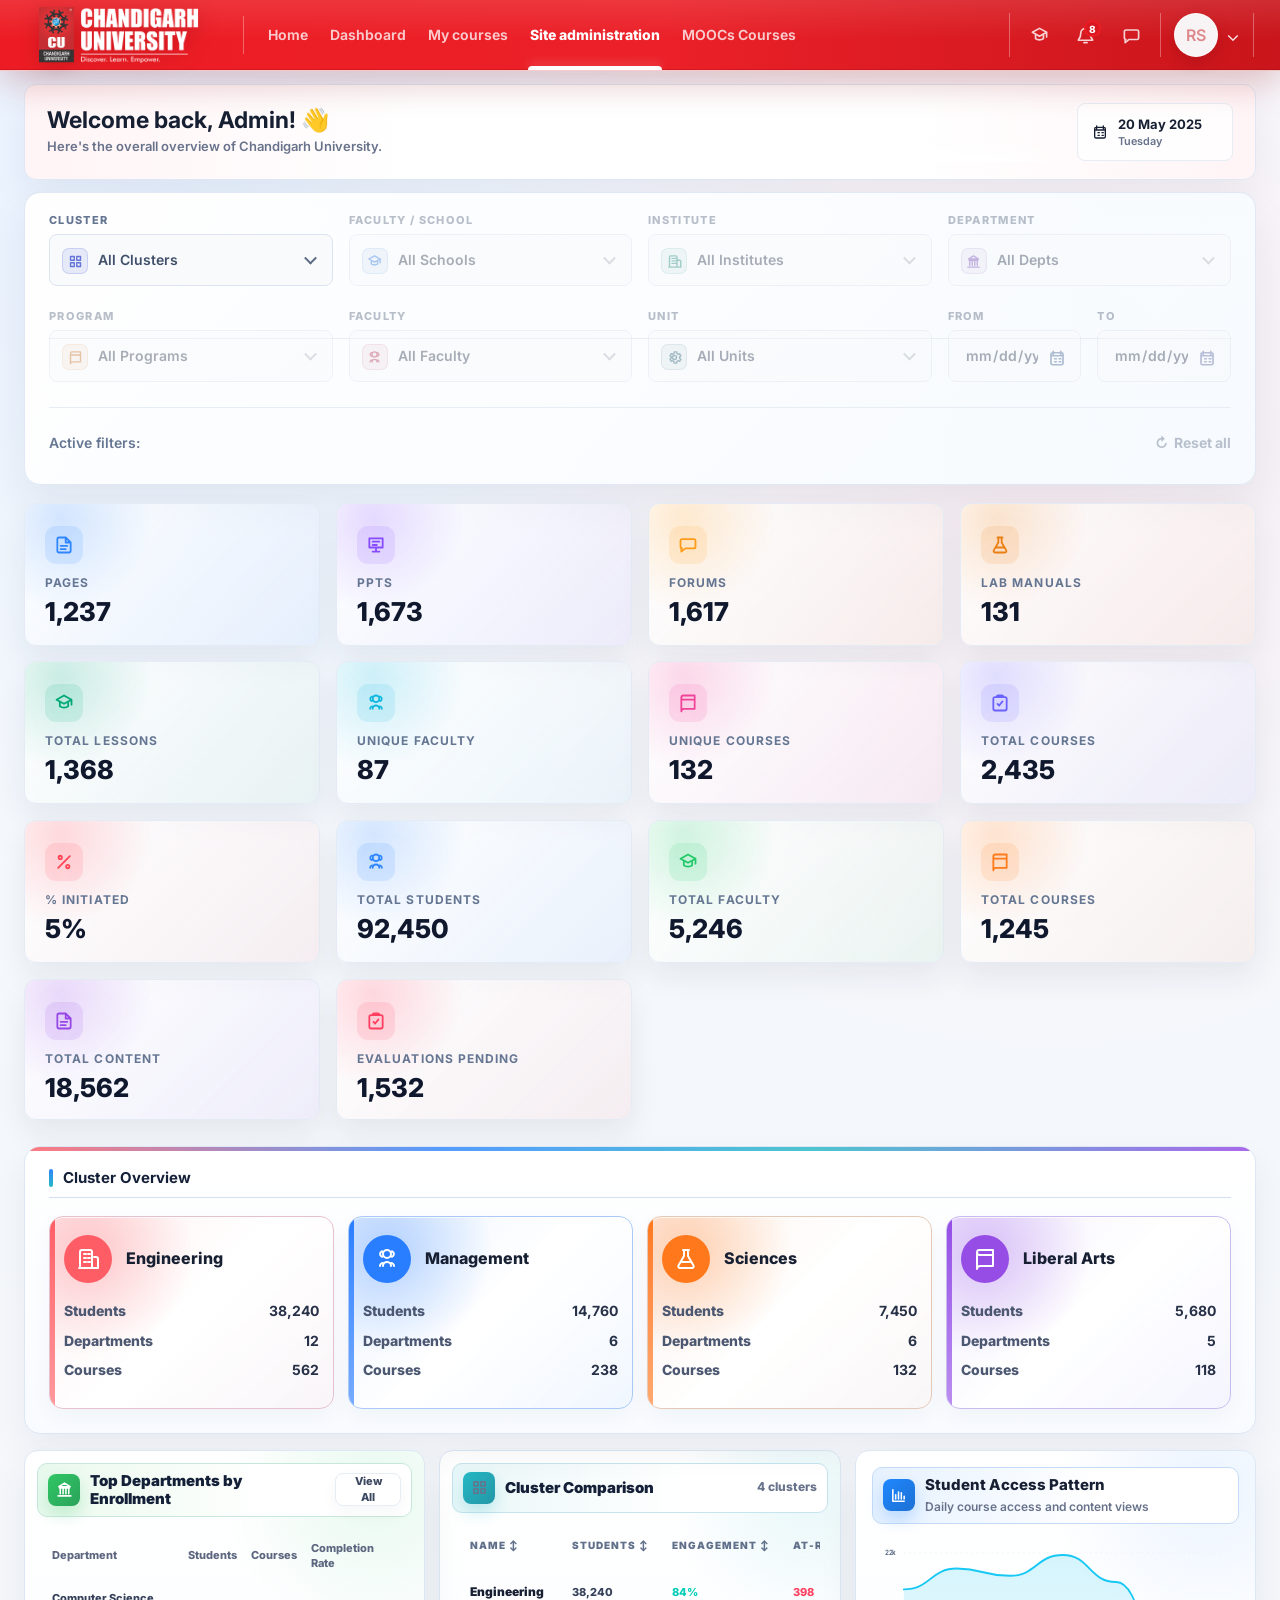
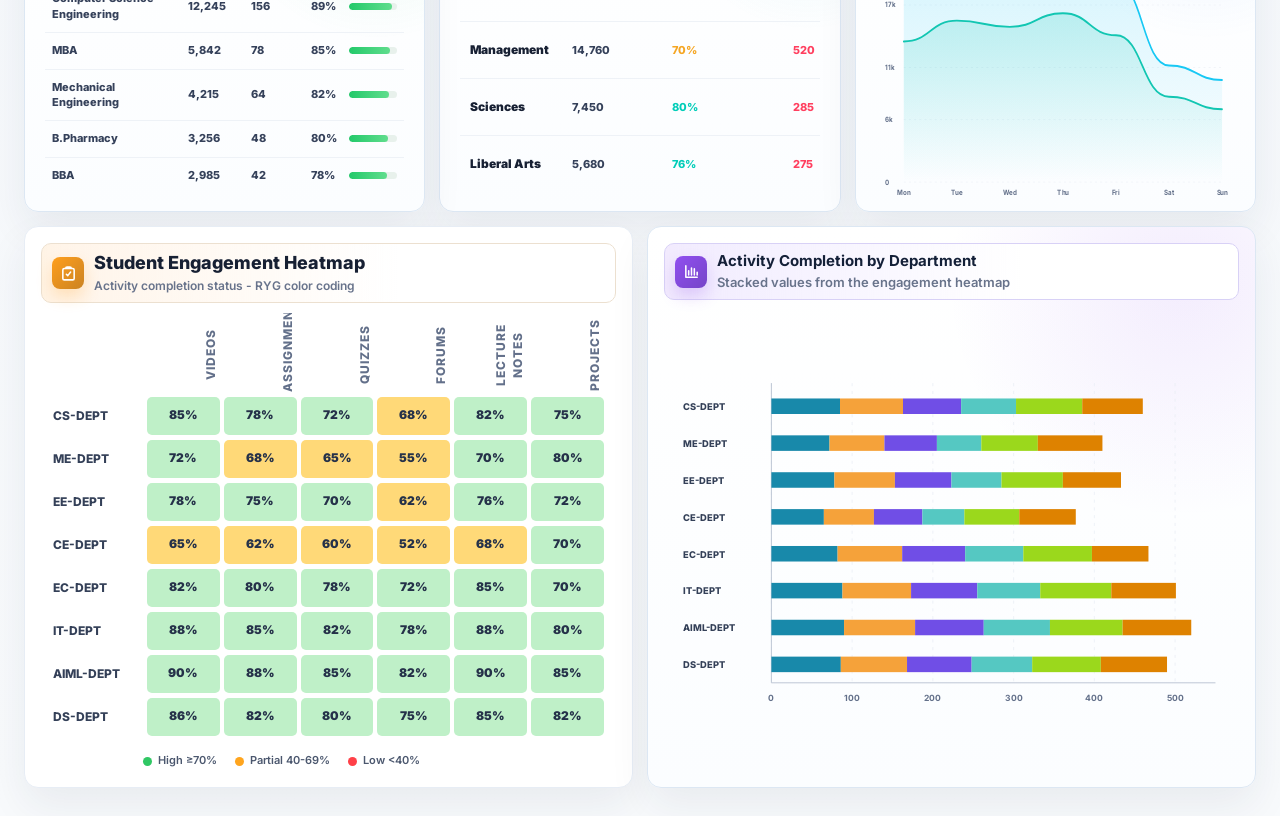
==== commit 7849bbdf: "update kpi card" ====
--- a/index.html
+++ b/index.html
@@ -11,6 +11,7 @@
       rel="stylesheet"
     />
     <link rel="stylesheet" href="styles.css" />
+    <link rel="stylesheet" href="navbar.css" />
   </head>
   <body>
     <!-- Reusable SVG icon set used across the dashboard. -->
@@ -75,58 +76,22 @@
       <symbol id="icon-building" viewBox="0 0 24 24">
         <path d="M4 21V5a2 2 0 0 1 2-2h8a2 2 0 0 1 2 2v16M8 7h2m2 0h2M8 11h2m2 0h2M8 15h2m2 0h2m4-5h2a2 2 0 0 1 2 2v9M3 21h18" />
       </symbol>
+      <symbol id="icon-sun" viewBox="0 0 24 24">
+        <path d="M12 3v2m0 14v2m9-9h-2M5 12H3m15.4-6.4-1.4 1.4M7 17l-1.4 1.4m12.8 0L17 17M7 7 5.6 5.6M12 16a4 4 0 1 0 0-8 4 4 0 0 0 0 8Z" />
+      </symbol>
+      <symbol id="icon-moon" viewBox="0 0 24 24">
+        <path d="M21 14.7A8 8 0 0 1 9.3 3a7 7 0 1 0 11.7 11.7Z" />
+      </symbol>
+      <symbol id="icon-message" viewBox="0 0 24 24">
+        <path d="M5 5h14a2 2 0 0 1 2 2v8a2 2 0 0 1-2 2H9l-5 4v-4H5a2 2 0 0 1-2-2V7a2 2 0 0 1 2-2Z" />
+      </symbol>
+      <symbol id="icon-database" viewBox="0 0 24 24">
+        <path d="M5 6c0-1.7 3.1-3 7-3s7 1.3 7 3-3.1 3-7 3-7-1.3-7-3Zm0 0v6c0 1.7 3.1 3 7 3s7-1.3 7-3V6M5 12v6c0 1.7 3.1 3 7 3s7-1.3 7-3v-6" />
+      </symbol>
     </svg>
 
     <div class="app-shell">
-      <!-- Header navigation mirrors the supplied university admin screen. -->
-      <header class="topbar">
-        <a class="brand" href="#" aria-label="Chandigarh University dashboard">
-          <img class="brand-logo" src="log1.png" alt="Chandigarh University" />
-        </a>
-
-        <button class="drawer-toggle" type="button" aria-label="Open navigation menu" aria-controls="primaryNav" aria-expanded="false">
-          <span></span>
-          <span></span>
-          <span></span>
-        </button>
-
-        <nav class="main-nav" id="primaryNav" aria-label="Primary navigation">
-          <div class="drawer-user">
-            <button class="icon-button" aria-label="Notifications">
-              <svg><use href="#icon-bell"></use></svg>
-              <span class="badge">5</span>
-            </button>
-            <button class="profile" aria-label="Open admin menu">
-              <img src="https://images.unsplash.com/photo-1560250097-0b93528c311a?auto=format&fit=crop&w=96&q=80" alt="" />
-              <span>
-                <strong>Admin User</strong>
-                <small>Super Admin</small>
-              </span>
-              <span class="chevron">⌄</span>
-            </button>
-          </div>
-          <a class="nav-item active" href="#">Home</a>
-          <a class="nav-item" href="#">Dashboard</a>
-          <a class="nav-item" href="#">My Courses</a>
-          <a class="nav-item" href="#">MOOCs Courses</a>
-        </nav>
-
-        <div class="user-tools">
-          <button class="icon-button" aria-label="Notifications">
-            <svg><use href="#icon-bell"></use></svg>
-            <span class="badge">5</span>
-          </button>
-          <button class="profile" aria-label="Open admin menu">
-            <img src="https://images.unsplash.com/photo-1560250097-0b93528c311a?auto=format&fit=crop&w=96&q=80" alt="" />
-            <span>
-              <strong>Admin User</strong>
-              <small>Super Admin</small>
-            </span>
-            <span class="chevron">⌄</span>
-          </button>
-        </div>
-      </header>
-      <div class="drawer-backdrop" data-close-drawer></div>
+      <div id="navbarMount"></div>
 
       <main class="dashboard">
         <!-- Welcome hero with campus artwork and date card. -->
--- a/styles.css
+++ b/styles.css
@@ -57,217 +57,6 @@
   overflow-x: hidden;
 }
 
-/* Top navigation: fixed red header, logo, nav links, alerts, and profile menu. */
-.topbar {
-  position: fixed;
-  top: 0;
-  right: 0;
-  left: 0;
-  z-index: 20;
-  display: flex;
-  align-items: stretch;
-  min-height: 66px;
-  margin: 0;
-  background: #e82427;
-  border-bottom: 0;
-  border-radius: 0;
-  box-shadow: 0 12px 30px rgba(232, 36, 39, 0.18);
-  backdrop-filter: blur(18px);
-}
-
-.topbar::before {
-  content: none;
-}
-
-.brand {
-  display: flex;
-  align-items: center;
-  width: 230px;
-  padding: 8px 22px;
-  color: #fff;
-  text-decoration: none;
-  border-right: 1px solid rgba(255, 255, 255, 0.18);
-}
-
-.brand-logo {
-  display: block;
-  width: 160px;
-  max-height: 48px;
-  object-fit: contain;
-}
-
-.main-nav {
-  display: flex;
-  align-items: center;
-  justify-content: center;
-  gap: 14px;
-  flex: 1;
-  padding: 0 28px;
-}
-
-.drawer-toggle {
-  display: none;
-  width: 40px;
-  height: 40px;
-  place-items: center;
-  gap: 4px;
-  padding: 0;
-  color: #fff;
-  background: rgba(255, 255, 255, 0.14);
-  border: 1px solid rgba(255, 255, 255, 0.2);
-  border-radius: 10px;
-}
-
-.drawer-toggle span {
-  display: block;
-  width: 18px;
-  height: 2px;
-  background: currentColor;
-  border-radius: 999px;
-  transition: transform 180ms ease, opacity 180ms ease;
-}
-
-.drawer-toggle.is-open span:nth-child(1) {
-  transform: translateY(6px) rotate(45deg);
-}
-
-.drawer-toggle.is-open span:nth-child(2) {
-  opacity: 0;
-}
-
-.drawer-toggle.is-open span:nth-child(3) {
-  transform: translateY(-6px) rotate(-45deg);
-}
-
-.drawer-backdrop {
-  position: fixed;
-  inset: 0;
-  z-index: 18;
-  display: none;
-  background: rgba(15, 23, 42, 0.42);
-  backdrop-filter: blur(2px);
-}
-
-.drawer-user {
-  display: none;
-}
-
-.nav-item {
-  position: relative;
-  display: inline-flex;
-  align-items: center;
-  height: 42px;
-  padding: 0 18px;
-  color: rgba(255, 255, 255, 0.88);
-  border-radius: 999px;
-  font-size: 14px;
-  font-weight: 800;
-  letter-spacing: 0;
-  text-decoration: none;
-  white-space: nowrap;
-}
-
-.nav-item svg,
-.icon-button svg,
-.date-card svg {
-  width: 16px;
-  height: 16px;
-  fill: none;
-  stroke: currentColor;
-  stroke-linecap: round;
-  stroke-linejoin: round;
-  stroke-width: 2;
-}
-
-.nav-item.active {
-  color: #fff;
-  background: rgba(255, 255, 255, 0.16);
-}
-
-.nav-item.active::after {
-  content: "";
-  position: absolute;
-  right: 18px;
-  bottom: 6px;
-  left: 18px;
-  height: 2px;
-  background: #fff;
-  border-radius: 999px;
-}
-
-.user-tools {
-  display: flex;
-  align-items: center;
-  gap: 10px;
-  padding: 0 22px 0 8px;
-}
-
-.icon-button {
-  position: relative;
-  display: grid;
-  width: 34px;
-  height: 34px;
-  place-items: center;
-  color: #fff;
-  background: rgba(255, 255, 255, 0.12);
-  border: 1px solid rgba(255, 255, 255, 0.18);
-  border-radius: 50%;
-}
-
-.badge {
-  position: absolute;
-  top: 4px;
-  right: 3px;
-  display: grid;
-  min-width: 15px;
-  height: 15px;
-  place-items: center;
-  color: #fff;
-  background: #ff1d35;
-  border: 2px solid #fff;
-  border-radius: 999px;
-  font-size: 9px;
-  font-weight: 800;
-}
-
-.profile {
-  display: flex;
-  align-items: center;
-  gap: 8px;
-  color: #fff;
-  background: transparent;
-  border: 0;
-}
-
-.profile img {
-  width: 36px;
-  height: 36px;
-  border-radius: 50%;
-  object-fit: cover;
-  box-shadow: 0 0 0 3px rgba(255, 255, 255, 0.32);
-}
-
-.profile strong,
-.profile small {
-  display: block;
-  text-align: left;
-}
-
-.profile strong {
-  font-size: 12px;
-}
-
-.profile small {
-  color: rgba(255, 255, 255, 0.8);
-  font-size: 10px;
-  font-weight: 600;
-}
-
-.chevron {
-  color: #fff;
-  font-size: 15px;
-}
-
 /* Dashboard shell: main page spacing and shared white card surface. */
 .dashboard {
   padding: 84px 24px 28px;
@@ -333,6 +122,16 @@
   background: rgba(255, 255, 255, 0.86);
   border: 1px solid var(--line);
   border-radius: var(--radius);
+}
+
+.date-card svg {
+  width: 16px;
+  height: 16px;
+  fill: none;
+  stroke: currentColor;
+  stroke-linecap: round;
+  stroke-linejoin: round;
+  stroke-width: 2;
 }
 
 .date-card strong,
@@ -1991,8 +1790,6 @@
 
 /* Responsive adjustments for medium screens. */
 @media (max-width: 1500px) {
-  .main-nav { gap: 5px; padding-inline: 16px; }
-  .nav-item { padding-inline: 10px; }
   .filter-bar { grid-template-columns: repeat(4, minmax(0, 1fr)); }
   .metrics-board { grid-template-columns: repeat(4, minmax(0, 1fr)); }
   .analytics-grid { grid-template-columns: repeat(6, minmax(0, 1fr)); }
@@ -2004,128 +1801,6 @@
 @media (max-width: 1180px) {
   .app-shell {
     min-width: 0;
-  }
-
-  .topbar {
-    flex-wrap: wrap;
-    align-items: center;
-    min-height: 0;
-  }
-
-  .brand {
-    width: auto;
-    min-height: 62px;
-    padding: 8px 16px;
-    border-right: 0;
-  }
-
-  .brand-logo {
-    width: 138px;
-  }
-
-  .drawer-toggle {
-    display: grid;
-  }
-
-  .user-tools {
-    margin-left: auto;
-    padding: 8px 16px;
-  }
-
-  .main-nav {
-    position: fixed;
-    top: 66px;
-    right: 14px;
-    left: auto;
-    z-index: 22;
-    display: flex;
-    flex-direction: column;
-    align-items: stretch;
-    justify-content: flex-start;
-    width: min(310px, calc(100vw - 28px));
-    max-height: calc(100vh - 86px);
-    gap: 8px;
-    padding: 14px;
-    overflow-y: auto;
-    background:
-      linear-gradient(180deg, rgba(255, 255, 255, 0.98), rgba(255, 247, 247, 0.96)),
-      #fff;
-    border: 1px solid rgba(232, 36, 39, 0.14);
-    border-radius: 16px;
-    box-shadow: 0 22px 60px rgba(23, 31, 56, 0.26);
-    opacity: 0;
-    pointer-events: none;
-    transform: translateY(-12px) scale(0.98);
-    transform-origin: top right;
-    transition: opacity 180ms ease, transform 180ms ease;
-    white-space: normal;
-  }
-
-  .drawer-user {
-    display: flex;
-    align-items: center;
-    justify-content: space-between;
-    gap: 12px;
-    margin: -14px -14px 6px;
-    padding: 18px 16px;
-    color: #fff;
-    background:
-      radial-gradient(circle at 28% 50%, rgba(255, 255, 255, 0.18), transparent 34%),
-      linear-gradient(135deg, #e82427, #ff3346);
-  }
-
-  .drawer-user .icon-button {
-    width: 44px;
-    height: 44px;
-    background: rgba(255, 255, 255, 0.14);
-    border-color: rgba(255, 255, 255, 0.26);
-  }
-
-  .drawer-user .profile {
-    flex: 1;
-    justify-content: flex-end;
-  }
-
-  .drawer-user .profile img {
-    width: 52px;
-    height: 52px;
-  }
-
-  .drawer-user .profile strong,
-  .drawer-user .profile small {
-    color: #fff;
-  }
-
-  .main-nav.is-open {
-    opacity: 1;
-    pointer-events: auto;
-    transform: translateY(0) scale(1);
-  }
-
-  .nav-item {
-    justify-content: flex-start;
-    height: 44px;
-    padding-inline: 14px;
-    color: #24304a;
-    background: rgba(232, 36, 39, 0.045);
-    font-size: 13px;
-  }
-
-  .nav-item.active {
-    color: #fff;
-    background: #e82427;
-  }
-
-  .nav-item.active::after {
-    content: none;
-  }
-
-  body.drawer-open {
-    overflow: hidden;
-  }
-
-  body.drawer-open .drawer-backdrop {
-    display: block;
   }
 
   .dashboard {
@@ -2189,10 +1864,6 @@
   .dashboard {
     max-width: 100%;
     overflow-x: hidden;
-  }
-
-  .user-tools > .profile span:not(.chevron) {
-    display: none;
   }
 
   .dashboard {
@@ -2435,24 +2106,6 @@
 }
 
 @media (max-width: 520px) {
-  .brand-logo {
-    width: 118px;
-  }
-
-  .brand {
-    padding-left: 10px;
-  }
-
-  .drawer-toggle {
-    width: 36px;
-    height: 36px;
-  }
-
-  .user-tools {
-    gap: 6px;
-    padding-inline: 10px;
-  }
-
   .dashboard {
     padding-top: 78px;
   }
@@ -2471,12 +2124,6 @@
 
   .date-card {
     max-width: none;
-  }
-
-  .nav-item {
-    height: 34px;
-    padding-inline: 10px;
-    font-size: 12px;
   }
 
   .filter-bar {
--- a/navbar.css
+++ b/navbar.css
@@ -0,0 +1,574 @@
+.topbar {
+  --nav-red: #ed1c24;
+  --nav-red-dark: #c9151b;
+  --nav-red-soft: #ff3841;
+  --nav-white: #ffffff;
+  --nav-muted: rgba(255, 255, 255, 0.76);
+  --nav-line: rgba(255, 255, 255, 0.32);
+  position: fixed;
+  top: 0;
+  right: 0;
+  left: 0;
+  z-index: 20;
+  display: grid;
+  grid-template-columns: auto minmax(420px, 1fr) auto;
+  align-items: stretch;
+  min-height: 70px;
+  background:
+    linear-gradient(180deg, rgba(255, 255, 255, 0.1), transparent 56%),
+    linear-gradient(90deg, var(--nav-red) 0%, #eb2028 52%, var(--nav-red-dark) 100%);
+  border-bottom: 1px solid rgba(255, 255, 255, 0.72);
+  box-shadow: 0 12px 34px rgba(137, 12, 18, 0.24);
+}
+
+.topbar::before {
+  content: "";
+  position: absolute;
+  right: 0;
+  bottom: 0;
+  left: 0;
+  height: 1px;
+  background: rgba(123, 9, 14, 0.24);
+  pointer-events: none;
+}
+
+.brand {
+  position: relative;
+  display: flex;
+  align-items: center;
+  width: 286px;
+  padding: 7px 28px 7px 56px;
+  color: var(--nav-white);
+  text-decoration: none;
+}
+
+.brand::after {
+  content: "";
+  position: absolute;
+  top: 16px;
+  right: 0;
+  bottom: 16px;
+  width: 1px;
+  background: var(--nav-line);
+}
+
+.brand-logo {
+  display: block;
+  width: 192px;
+  max-height: 56px;
+  object-fit: contain;
+  filter: drop-shadow(0 5px 10px rgba(86, 6, 10, 0.22));
+}
+
+.main-nav {
+  display: flex;
+  align-items: stretch;
+  justify-content: flex-start;
+  gap: 6px;
+  min-width: 0;
+  padding: 0 22px;
+}
+
+.nav-item {
+  position: relative;
+  display: inline-flex;
+  align-items: center;
+  justify-content: center;
+  min-width: 0;
+  padding: 0 15px;
+  color: var(--nav-muted);
+  border-radius: 0;
+  font-size: 15px;
+  font-weight: 650;
+  letter-spacing: 0;
+  line-height: 1;
+  text-decoration: none;
+  white-space: nowrap;
+  transition: color 160ms ease, background 160ms ease;
+}
+
+.nav-item::before {
+  content: "";
+  position: absolute;
+  right: 8px;
+  bottom: 0;
+  left: 8px;
+  height: 4px;
+  background: var(--nav-white);
+  border-radius: 999px 999px 0 0;
+  box-shadow: 0 -3px 10px rgba(255, 255, 255, 0.24);
+  opacity: 0;
+  transform: scaleX(0);
+  transform-origin: center;
+  transition: transform 240ms cubic-bezier(0.2, 0.8, 0.2, 1), opacity 180ms ease;
+}
+
+.nav-item:hover,
+.nav-item:focus-visible {
+  color: var(--nav-white);
+  background: rgba(255, 255, 255, 0.1);
+  outline: 0;
+}
+
+.nav-item.active {
+  color: var(--nav-white);
+  font-weight: 800;
+}
+
+.nav-item.active::before {
+  opacity: 1;
+  transform: scaleX(1);
+}
+
+.drawer-toggle {
+  display: none;
+  width: 40px;
+  height: 40px;
+  place-items: center;
+  gap: 4px;
+  padding: 0;
+  color: var(--nav-white);
+  background: rgba(255, 255, 255, 0.14);
+  border: 1px solid rgba(255, 255, 255, 0.26);
+  border-radius: 8px;
+}
+
+.drawer-toggle span {
+  display: block;
+  width: 18px;
+  height: 2px;
+  background: currentColor;
+  border-radius: 999px;
+  transition: transform 180ms ease, opacity 180ms ease;
+}
+
+.drawer-toggle.is-open span:nth-child(1) {
+  transform: translateY(6px) rotate(45deg);
+}
+
+.drawer-toggle.is-open span:nth-child(2) {
+  opacity: 0;
+}
+
+.drawer-toggle.is-open span:nth-child(3) {
+  transform: translateY(-6px) rotate(-45deg);
+}
+
+.drawer-backdrop {
+  position: fixed;
+  inset: 0;
+  z-index: 18;
+  display: none;
+  background: rgba(15, 23, 42, 0.42);
+  backdrop-filter: blur(2px);
+}
+
+.drawer-user {
+  display: none;
+}
+
+.navbar-actions {
+  display: flex;
+  align-items: center;
+  justify-content: flex-end;
+  gap: 12px;
+  padding: 0 42px 0 14px;
+  color: var(--nav-white);
+}
+
+.theme-tools {
+  display: flex;
+  align-items: center;
+  gap: 7px;
+  padding: 0 4px;
+}
+
+.navbar-divider {
+  width: 1px;
+  height: 44px;
+  margin: 0 4px;
+  background: var(--nav-line);
+}
+
+.plain-icon-button,
+.icon-button {
+  position: relative;
+  display: grid;
+  width: 38px;
+  height: 38px;
+  place-items: center;
+  color: rgba(255, 255, 255, 0.8);
+  background: transparent;
+  border: 1px solid transparent;
+  border-radius: 8px;
+  transition: color 160ms ease, background 160ms ease, border-color 160ms ease, transform 160ms ease;
+}
+
+.plain-icon-button:hover,
+.plain-icon-button:focus-visible,
+.icon-button:hover,
+.icon-button:focus-visible {
+  color: var(--nav-white);
+  background: rgba(255, 255, 255, 0.13);
+  border-color: rgba(255, 255, 255, 0.22);
+  outline: 0;
+}
+
+.plain-icon-button:active,
+.icon-button:active {
+  transform: translateY(1px);
+}
+
+.plain-icon-button svg,
+.icon-button svg,
+.nav-item svg {
+  width: 19px;
+  height: 19px;
+  fill: none;
+  stroke: currentColor;
+  stroke-linecap: round;
+  stroke-linejoin: round;
+  stroke-width: 2.1;
+}
+
+.database-button {
+  width: 48px;
+  height: 54px;
+  color: var(--nav-white);
+  background:
+    linear-gradient(180deg, rgba(255, 255, 255, 0.12), rgba(255, 255, 255, 0.02)),
+    rgba(126, 11, 15, 0.36);
+  border-color: rgba(121, 9, 14, 0.38);
+  border-radius: 4px;
+  box-shadow: inset 0 0 0 3px rgba(112, 8, 12, 0.22);
+}
+
+.database-button svg {
+  width: 22px;
+  height: 22px;
+}
+
+.badge {
+  position: absolute;
+  top: 3px;
+  right: 2px;
+  display: grid;
+  min-width: 17px;
+  height: 17px;
+  place-items: center;
+  color: var(--nav-white);
+  background: #d81720;
+  border: 2px solid #ed1c24;
+  border-radius: 999px;
+  font-size: 10px;
+  font-weight: 800;
+  line-height: 1;
+}
+
+.switch-control {
+  position: relative;
+  width: 40px;
+  height: 20px;
+  padding: 0;
+  background: rgba(255, 255, 255, 0.82);
+  border: 1px solid rgba(93, 8, 12, 0.2);
+  border-radius: 999px;
+  box-shadow: inset 0 1px 2px rgba(67, 6, 9, 0.16);
+}
+
+.switch-control span {
+  position: absolute;
+  top: 3px;
+  left: 4px;
+  width: 14px;
+  height: 14px;
+  background: #7a8794;
+  border-radius: 50%;
+  box-shadow: 0 1px 3px rgba(0, 0, 0, 0.18);
+}
+
+.profile {
+  display: flex;
+  align-items: center;
+  gap: 8px;
+  padding: 0 3px;
+  color: var(--nav-white);
+  background: transparent;
+  border: 0;
+  border-radius: 999px;
+}
+
+.profile:hover,
+.profile:focus-visible {
+  background: rgba(255, 255, 255, 0.1);
+  outline: 0;
+}
+
+.profile-initials {
+  display: grid;
+  width: 44px;
+  height: 44px;
+  place-items: center;
+  color: rgba(194, 20, 28, 0.48);
+  background: #f8f4f5;
+  border: 1px solid rgba(255, 255, 255, 0.72);
+  border-radius: 50%;
+  font-size: 16px;
+  font-weight: 600;
+  box-shadow: 0 6px 16px rgba(97, 8, 12, 0.18);
+}
+
+.profile strong,
+.profile small {
+  display: block;
+  color: var(--nav-white);
+  text-align: left;
+}
+
+.profile strong {
+  font-size: 13px;
+  line-height: 1.1;
+}
+
+.profile small {
+  color: rgba(255, 255, 255, 0.72);
+  font-size: 11px;
+  font-weight: 600;
+}
+
+.chevron {
+  color: rgba(255, 255, 255, 0.88);
+  font-size: 18px;
+  line-height: 1;
+}
+
+.edit-mode-toggle {
+  display: flex;
+  align-items: center;
+  gap: 11px;
+  color: rgba(88, 7, 10, 0.5);
+  font-size: 14px;
+  font-weight: 650;
+  white-space: nowrap;
+}
+
+.edit-mode-toggle input {
+  position: absolute;
+  opacity: 0;
+  pointer-events: none;
+}
+
+.edit-mode-toggle i {
+  position: relative;
+  width: 38px;
+  height: 20px;
+  background: rgba(102, 29, 22, 0.58);
+  border-radius: 999px;
+  box-shadow: inset 0 1px 3px rgba(66, 6, 9, 0.2);
+}
+
+.edit-mode-toggle i::after {
+  content: "";
+  position: absolute;
+  top: 4px;
+  left: 4px;
+  width: 12px;
+  height: 12px;
+  background: var(--nav-white);
+  border-radius: 50%;
+  box-shadow: 0 1px 4px rgba(0, 0, 0, 0.18);
+  transition: transform 160ms ease;
+}
+
+.edit-mode-toggle input:checked + i::after {
+  transform: translateX(18px);
+}
+
+@media (max-width: 1560px) {
+  .topbar {
+    grid-template-columns: auto minmax(360px, 1fr) auto;
+  }
+
+  .brand {
+    width: 244px;
+    padding-left: 34px;
+    padding-right: 20px;
+  }
+
+  .brand-logo {
+    width: 170px;
+  }
+
+  .main-nav {
+    gap: 2px;
+    padding-inline: 14px;
+  }
+
+  .nav-item {
+    padding-inline: 10px;
+    font-size: 14px;
+  }
+
+  .navbar-actions {
+    gap: 8px;
+    padding-right: 24px;
+  }
+
+  .navbar-divider {
+    margin-inline: 2px;
+  }
+}
+
+@media (max-width: 1280px) {
+  .theme-tools,
+  .edit-mode-toggle {
+    display: none;
+  }
+}
+
+@media (max-width: 1180px) {
+  .topbar {
+    display: flex;
+    align-items: center;
+    min-height: 66px;
+  }
+
+  .brand {
+    width: auto;
+    min-height: 66px;
+    padding: 8px 16px;
+  }
+
+  .brand::after {
+    content: none;
+  }
+
+  .brand-logo {
+    width: 138px;
+  }
+
+  .drawer-toggle {
+    display: grid;
+  }
+
+  .navbar-actions {
+    margin-left: auto;
+    padding: 8px 16px;
+  }
+
+  .navbar-actions > .plain-icon-button:not(.notification-button),
+  .navbar-actions > .navbar-divider,
+  .navbar-actions > .profile {
+    display: none;
+  }
+
+  .main-nav {
+    position: fixed;
+    top: 76px;
+    right: 14px;
+    left: auto;
+    z-index: 22;
+    display: flex;
+    flex-direction: column;
+    align-items: stretch;
+    justify-content: flex-start;
+    width: min(330px, calc(100vw - 28px));
+    max-height: calc(100vh - 96px);
+    gap: 8px;
+    padding: 14px;
+    overflow-y: auto;
+    background: #ffffff;
+    border: 1px solid rgba(232, 36, 39, 0.14);
+    border-radius: 12px;
+    box-shadow: 0 24px 70px rgba(23, 31, 56, 0.26);
+    opacity: 0;
+    pointer-events: none;
+    transform: translateY(-12px) scale(0.98);
+    transform-origin: top right;
+    transition: opacity 180ms ease, transform 180ms ease;
+    white-space: normal;
+  }
+
+  .drawer-user {
+    display: flex;
+    align-items: center;
+    justify-content: flex-end;
+    margin: -14px -14px 6px;
+    padding: 18px 16px;
+    color: #fff;
+    background: linear-gradient(135deg, #db171e, #ff3841);
+    border-radius: 12px 12px 0 0;
+  }
+
+  .drawer-user .profile {
+    padding: 0;
+  }
+
+  .main-nav.is-open {
+    opacity: 1;
+    pointer-events: auto;
+    transform: translateY(0) scale(1);
+  }
+
+  .nav-item {
+    justify-content: flex-start;
+    min-height: 44px;
+    padding: 0 14px;
+    color: #25304a;
+    background: #f8fafc;
+    border: 1px solid #eef2f7;
+    border-radius: 8px;
+    font-size: 13px;
+  }
+
+  .nav-item:hover,
+  .nav-item:focus-visible {
+    color: #e82427;
+    background: #fff4f5;
+    border-color: rgba(232, 36, 39, 0.18);
+  }
+
+  .nav-item.active {
+    color: #fff;
+    background: #e82427;
+    border-color: #e82427;
+  }
+
+  .nav-item.active::before {
+    content: none;
+  }
+
+  body.drawer-open {
+    overflow: hidden;
+  }
+
+  body.drawer-open .drawer-backdrop {
+    display: block;
+  }
+}
+
+@media (max-width: 520px) {
+  .brand {
+    padding-left: 10px;
+    padding-right: 12px;
+  }
+
+  .brand-logo {
+    width: 118px;
+  }
+
+  .drawer-toggle {
+    width: 36px;
+    height: 36px;
+  }
+
+  .navbar-actions {
+    padding-inline: 10px;
+  }
+
+  .plain-icon-button,
+  .icon-button {
+    width: 34px;
+    height: 34px;
+  }
+}
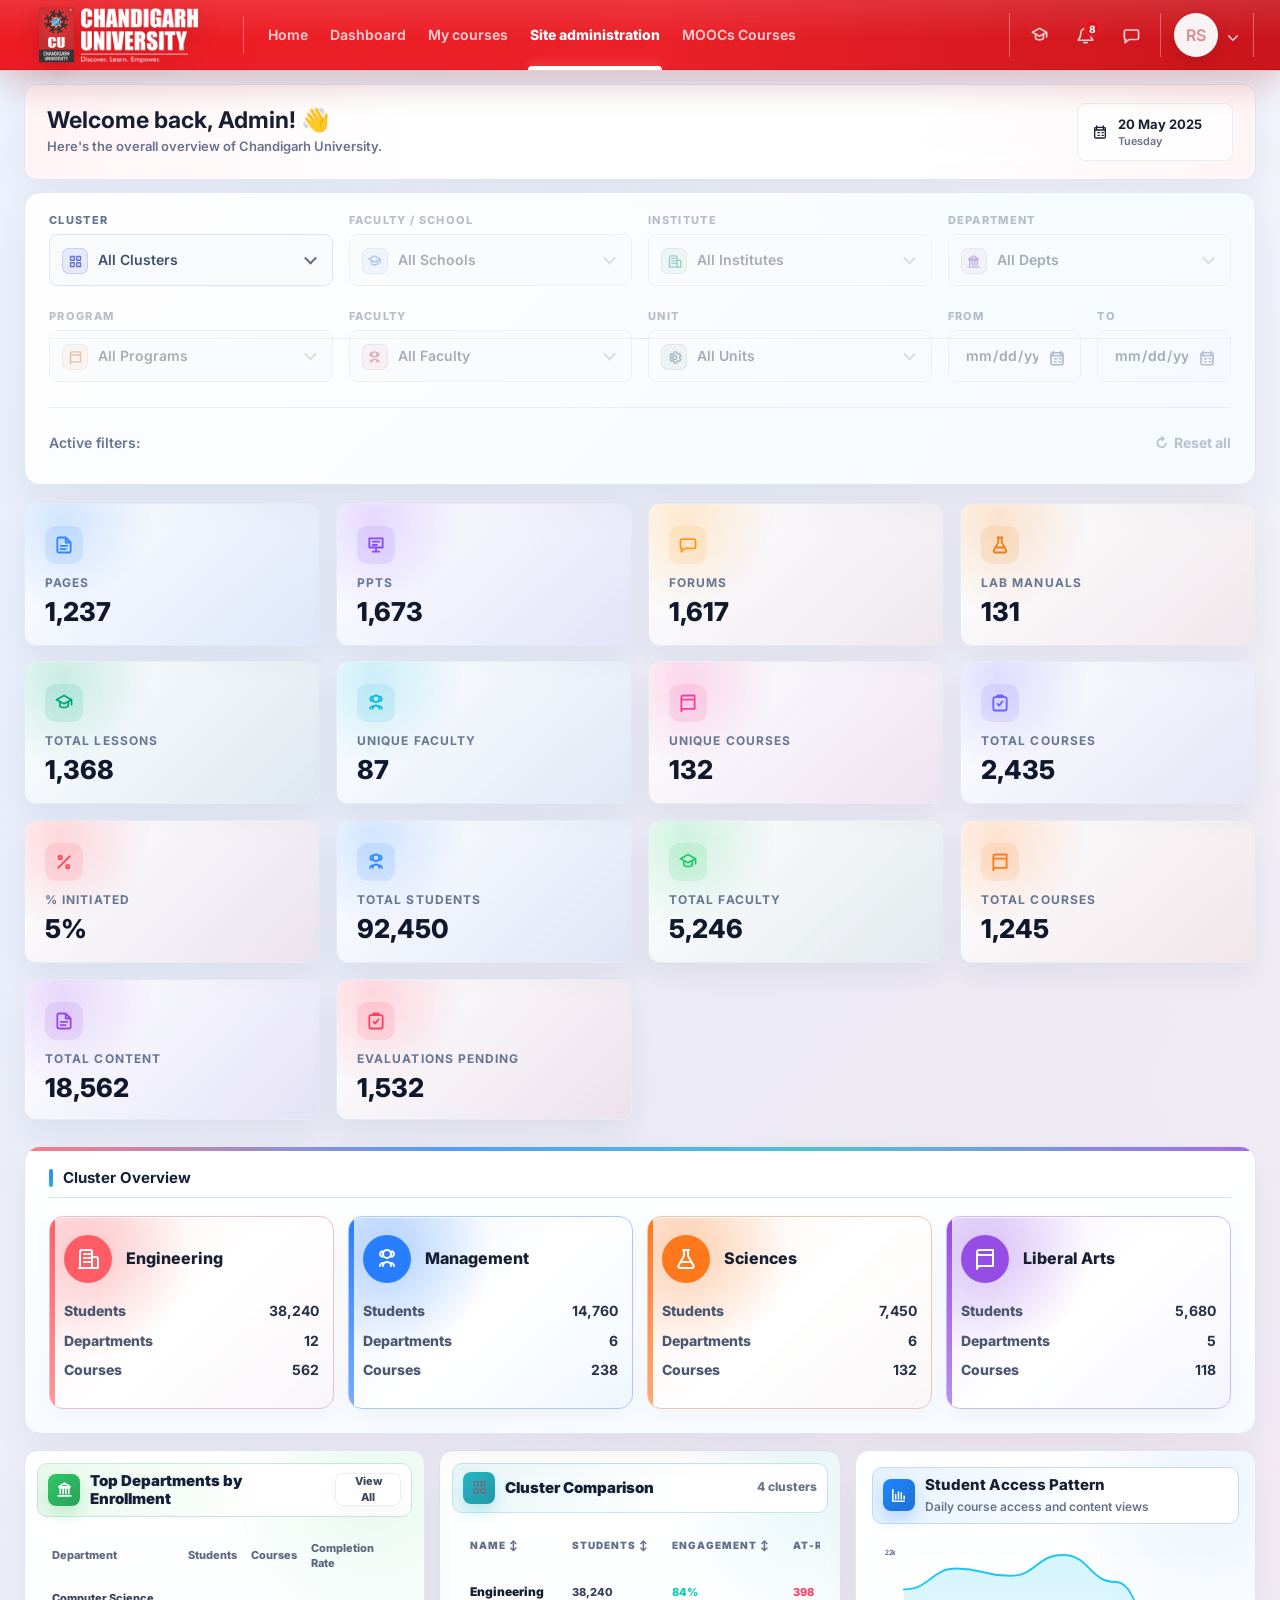
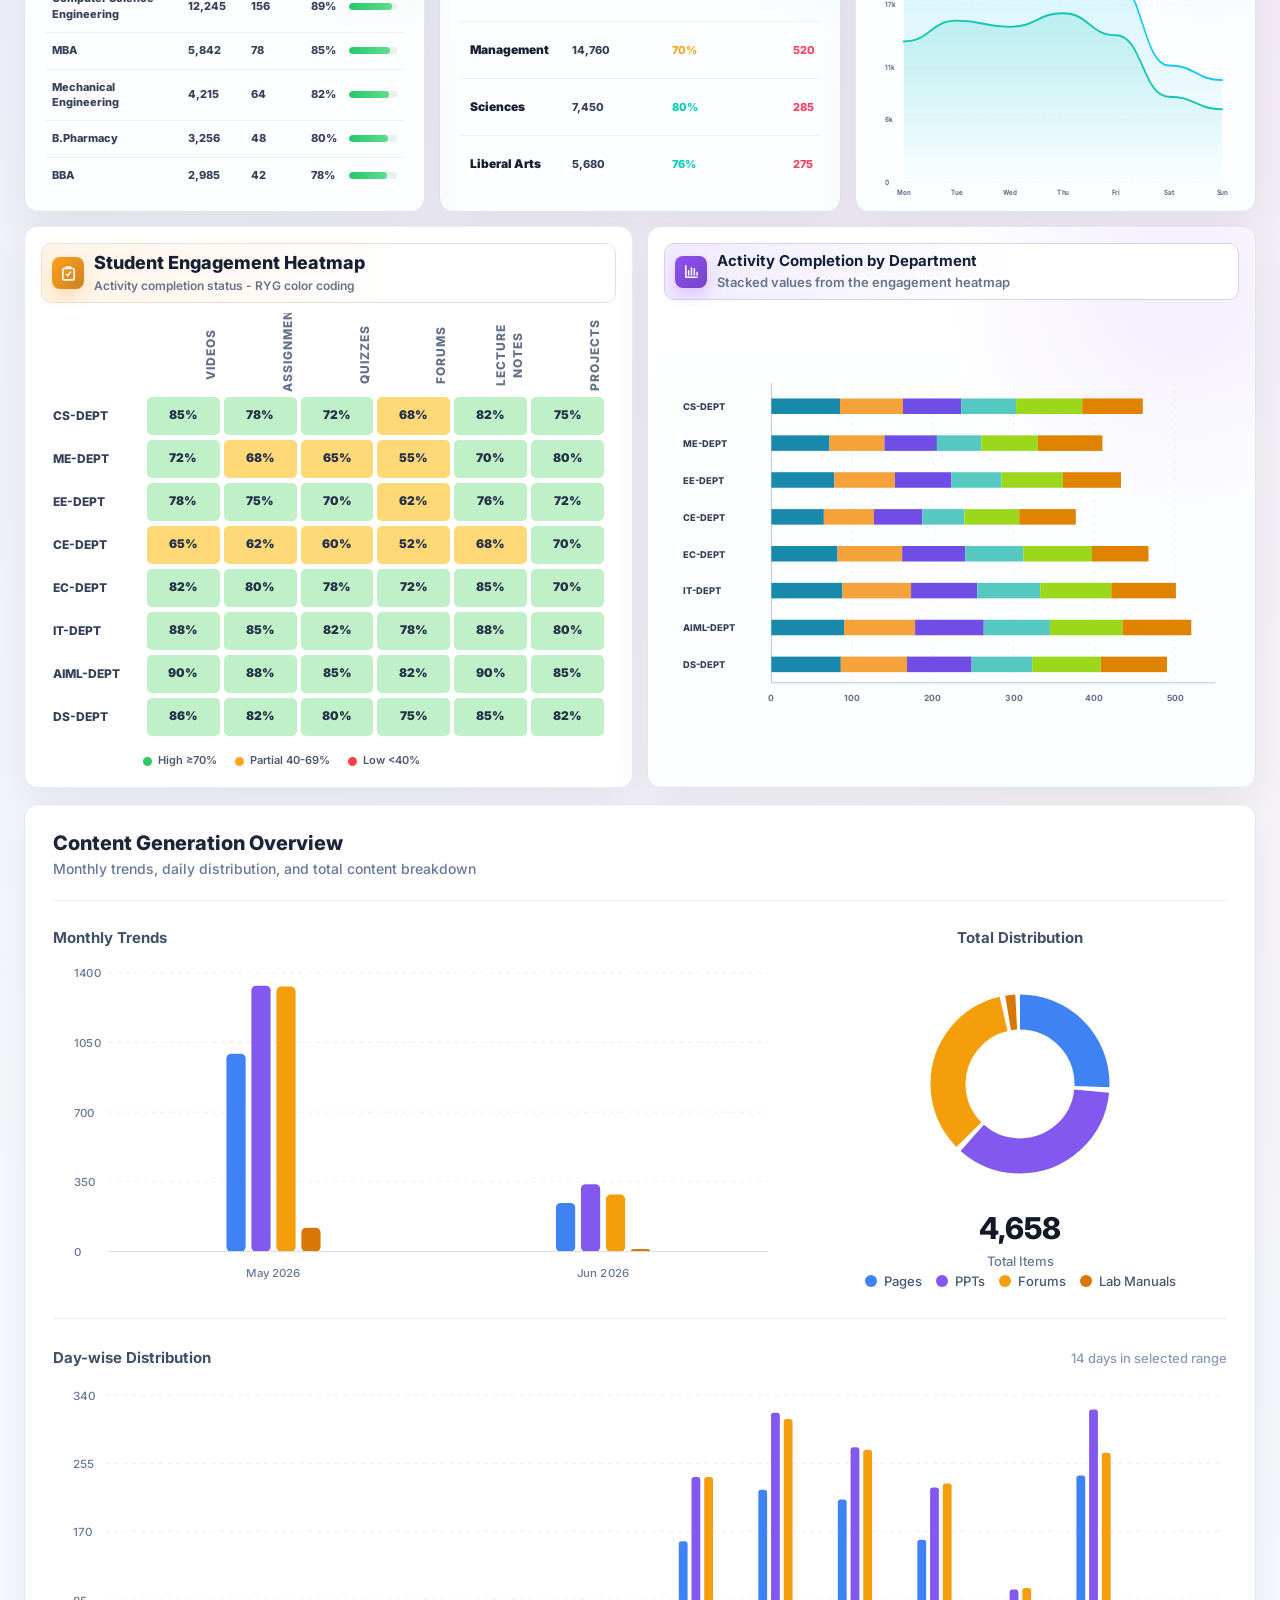
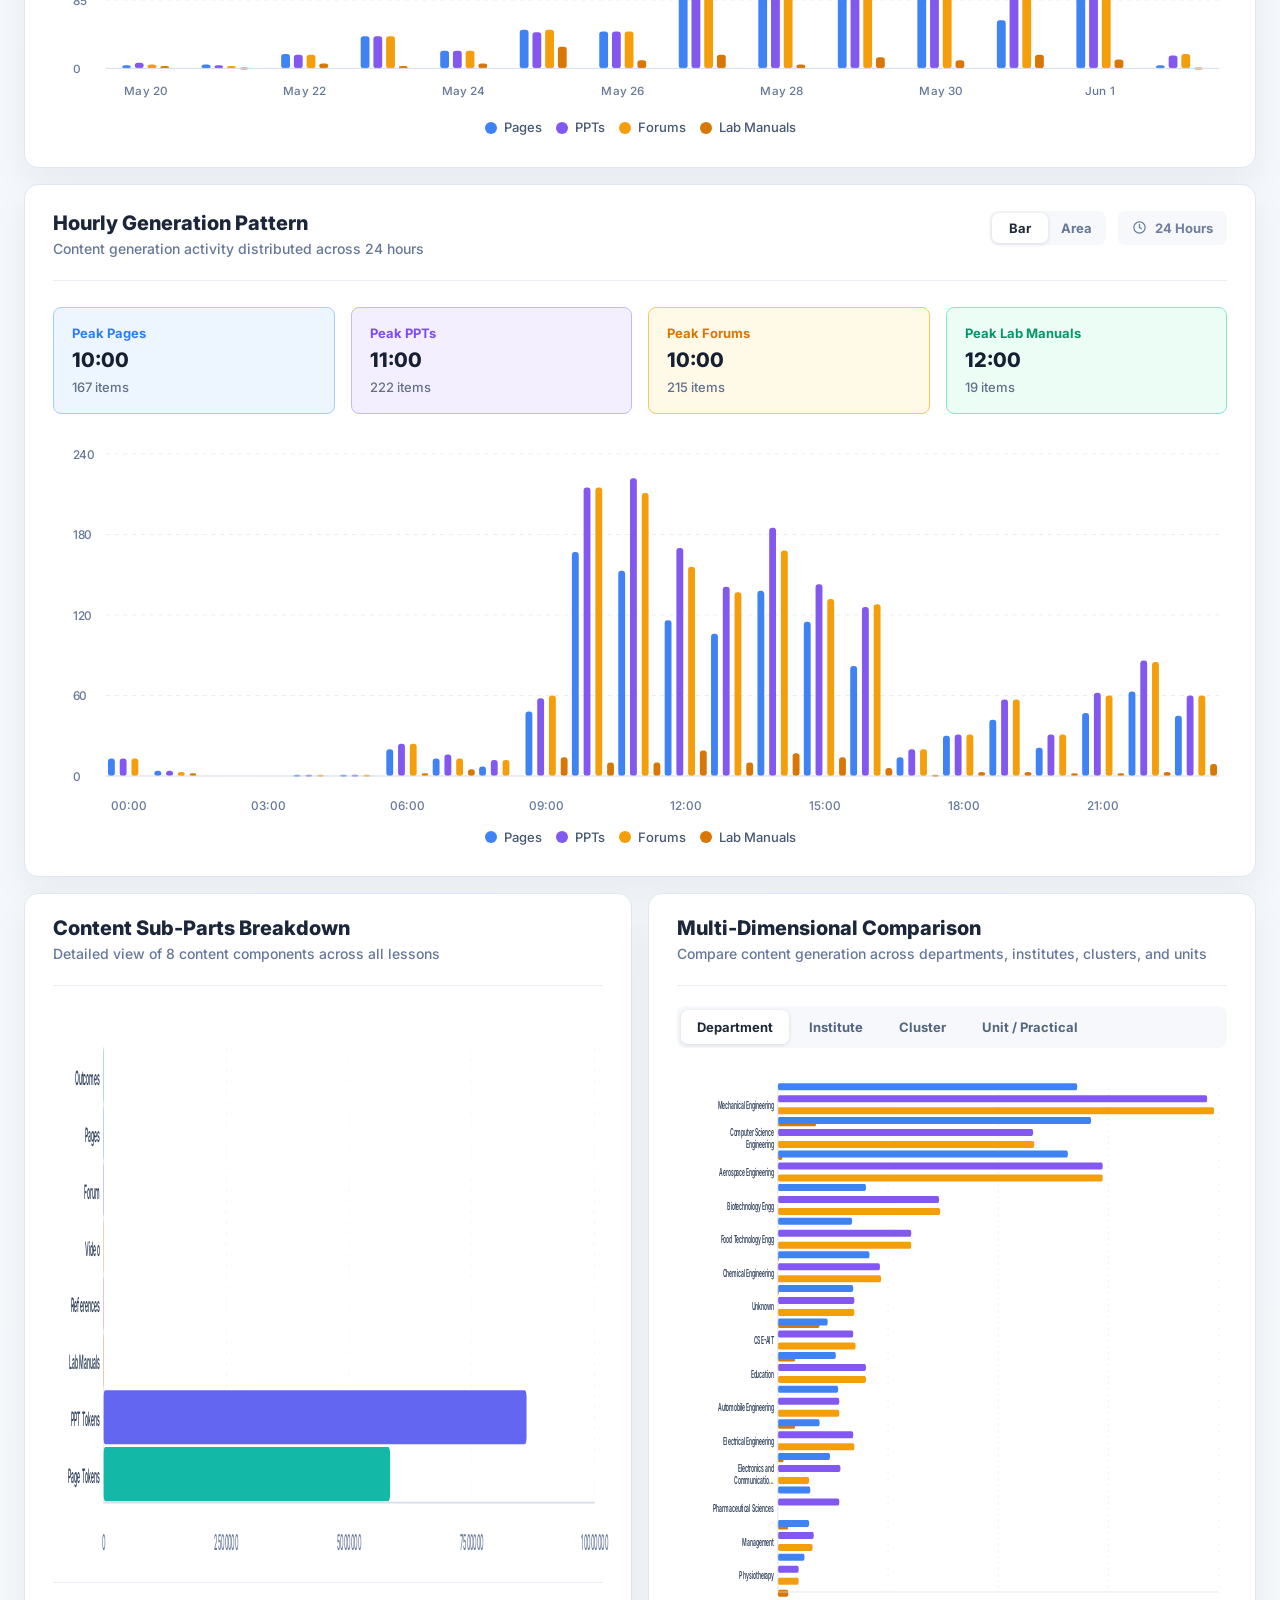
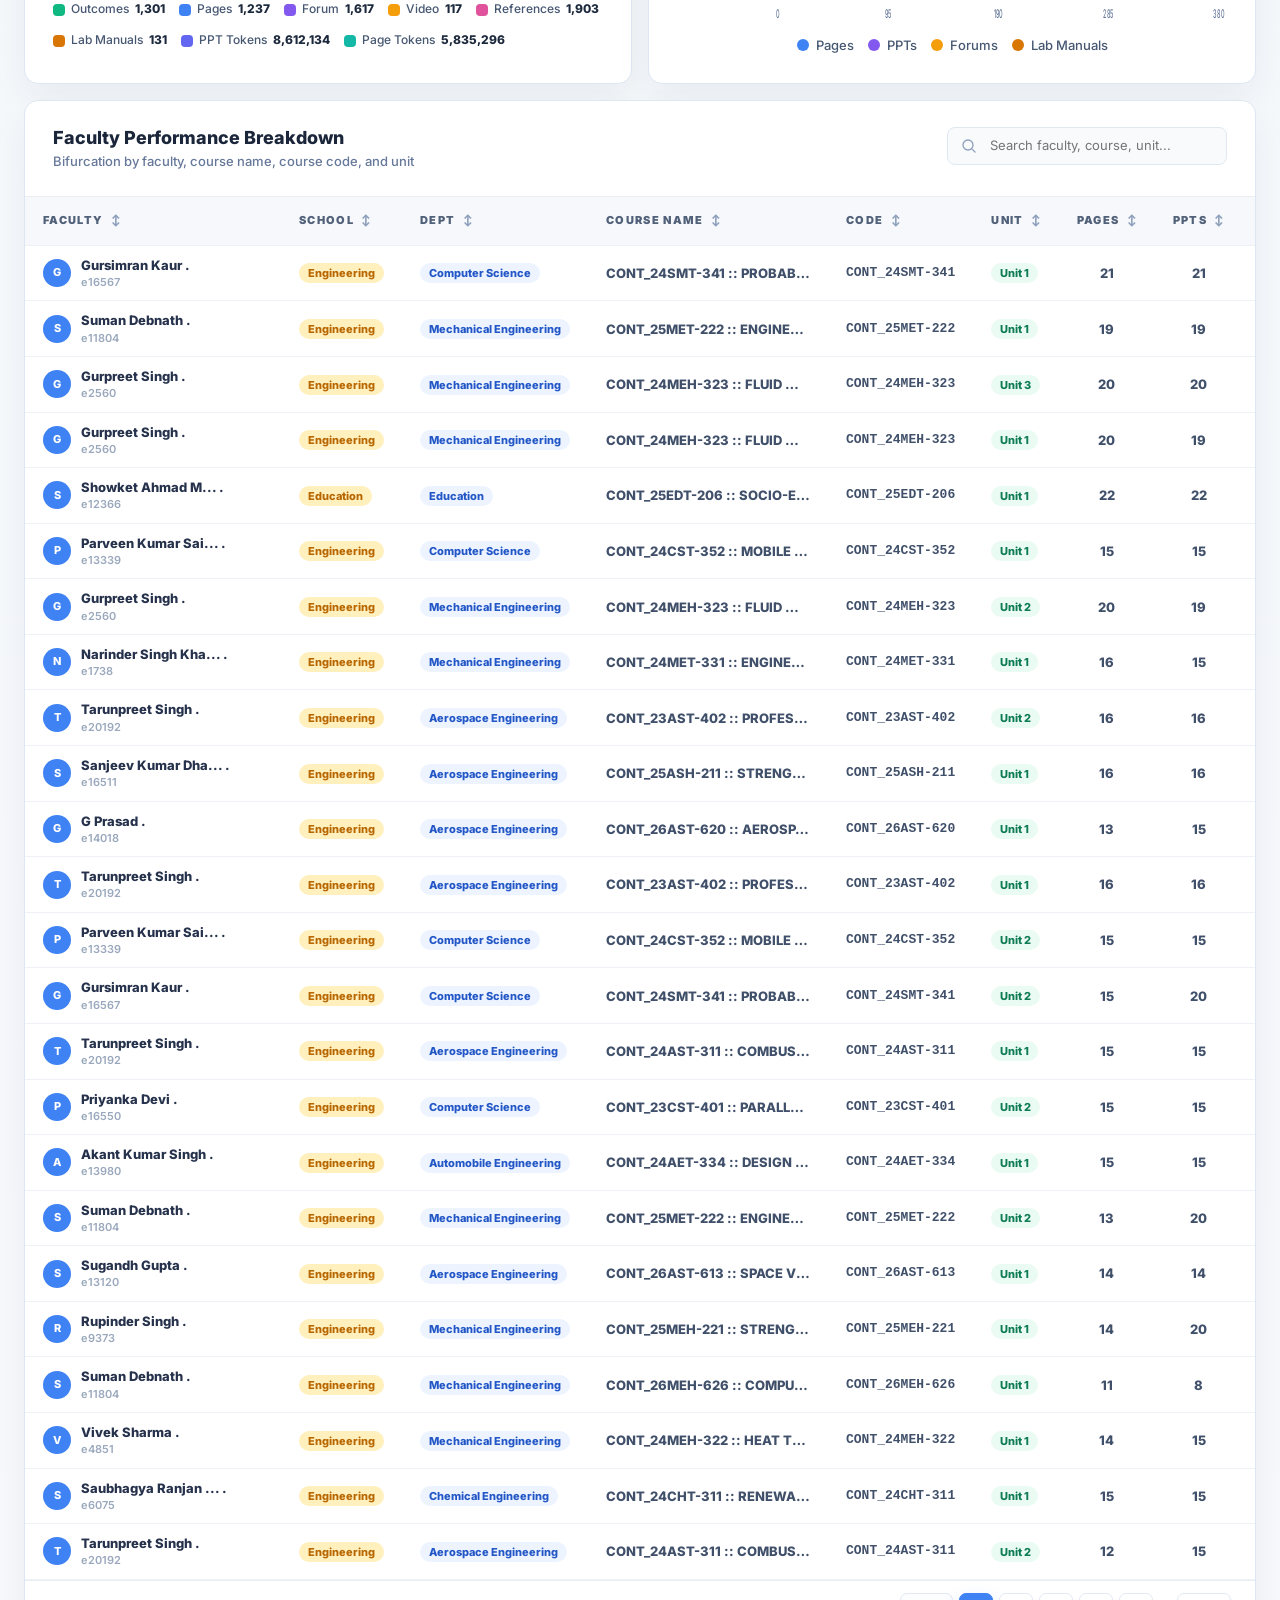
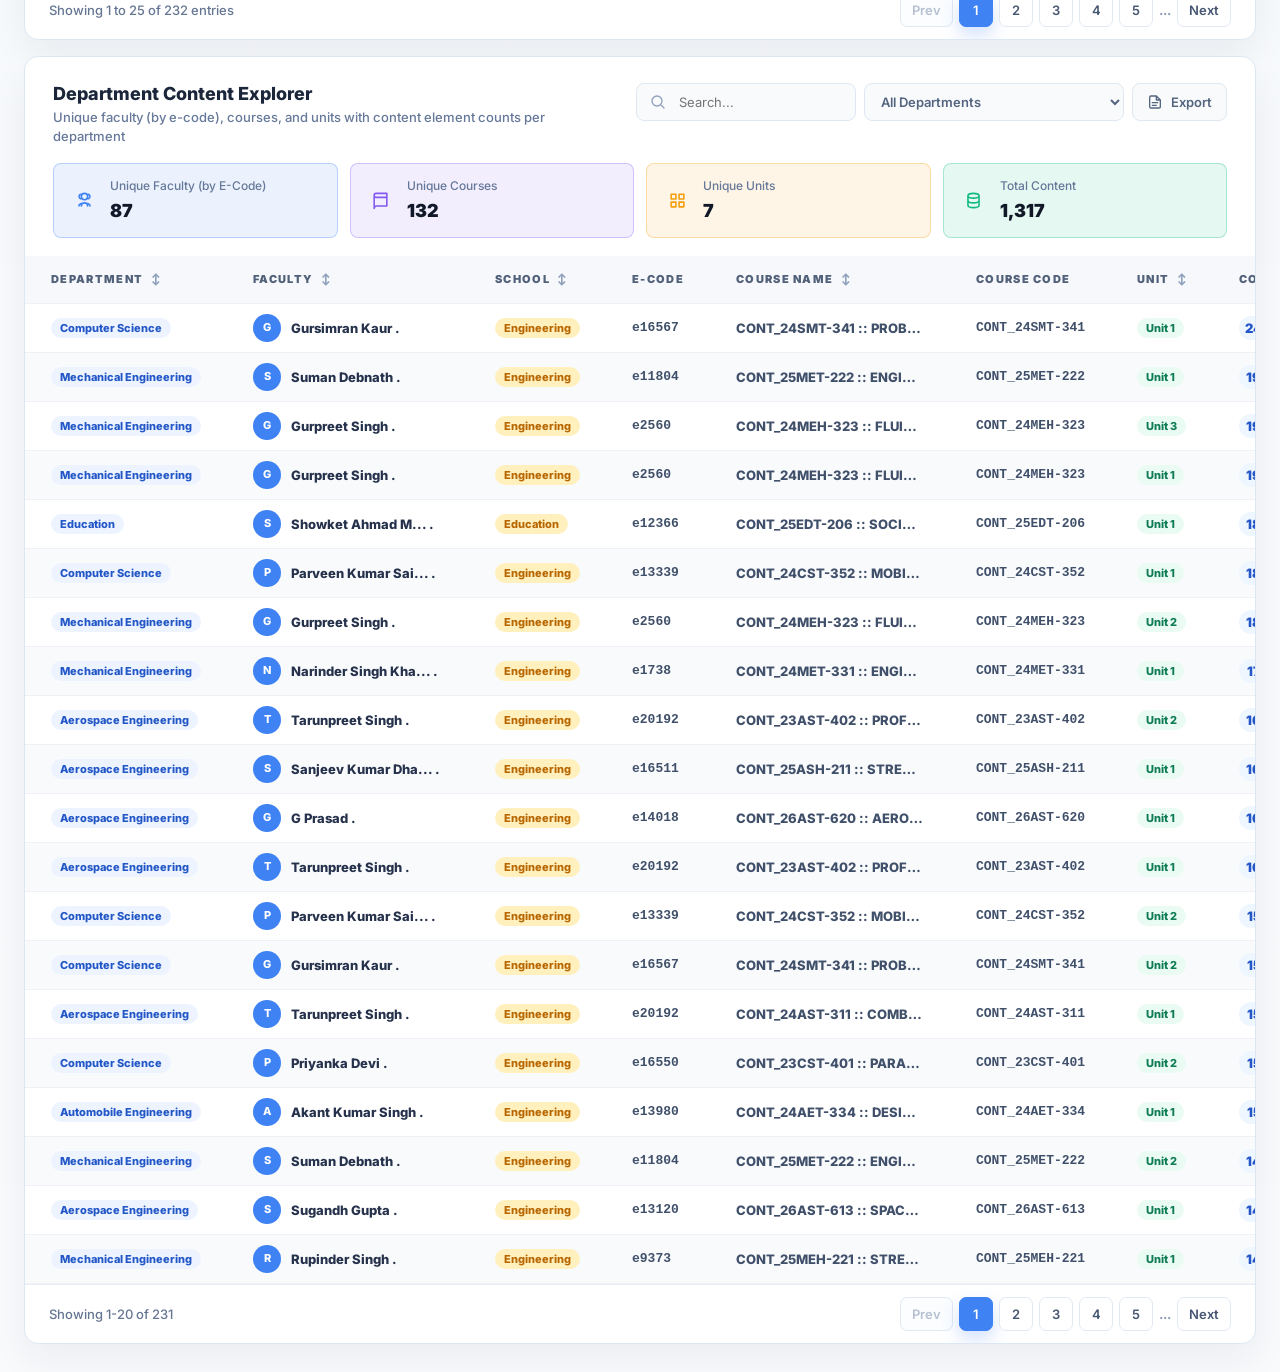
==== commit 342dcea9: "updatd alls" ====
--- a/index.html
+++ b/index.html
@@ -49,6 +49,9 @@
       <symbol id="icon-calendar" viewBox="0 0 24 24">
         <path d="M7 3v4m10-4v4M4 9h16M6 5h12a2 2 0 0 1 2 2v12a2 2 0 0 1-2 2H6a2 2 0 0 1-2-2V7a2 2 0 0 1 2-2Zm3 8h2m4 0h2m-8 4h2m4 0h2" />
       </symbol>
+      <symbol id="icon-clock" viewBox="0 0 24 24">
+        <path d="M12 21a9 9 0 1 0 0-18 9 9 0 0 0 0 18Zm0-14v5l3 2" />
+      </symbol>
       <symbol id="icon-cap" viewBox="0 0 24 24">
         <path d="m3 8 9-5 9 5-9 5-9-5Zm4 3.2V16c2.5 2 7.5 2 10 0v-4.8M21 8v6" />
       </symbol>
@@ -80,7 +83,7 @@
         <path d="M12 3v2m0 14v2m9-9h-2M5 12H3m15.4-6.4-1.4 1.4M7 17l-1.4 1.4m12.8 0L17 17M7 7 5.6 5.6M12 16a4 4 0 1 0 0-8 4 4 0 0 0 0 8Z" />
       </symbol>
       <symbol id="icon-moon" viewBox="0 0 24 24">
-        <path d="M21 14.7A8 8 0 0 1 9.3 3a7 7 0 1 0 11.7 11.7Z" />
+        <path d="M21 12.79A9 9 0 1 1 11.21 3 7 7 0 0 0 21 12.79z" />
       </symbol>
       <symbol id="icon-message" viewBox="0 0 24 24">
         <path d="M5 5h14a2 2 0 0 1 2 2v8a2 2 0 0 1-2 2H9l-5 4v-4H5a2 2 0 0 1-2-2V7a2 2 0 0 1 2-2Z" />
@@ -386,6 +389,222 @@
             </div>
           </article>
         </section>
+
+        <section class="section-card content-overview-panel" aria-label="Content generation overview">
+          <div class="content-overview-head">
+            <div>
+              <h2>Content Generation Overview</h2>
+              <p>Monthly trends, daily distribution, and total content breakdown</p>
+            </div>
+          </div>
+
+          <div class="content-overview-top">
+            <article class="overview-chart-card monthly-card">
+              <h3>Monthly Trends</h3>
+              <svg id="monthlyContentChart" class="overview-chart" viewBox="0 0 760 360" preserveAspectRatio="none" role="img" aria-label="Monthly content trends chart"></svg>
+            </article>
+
+            <article class="overview-chart-card total-card">
+              <h3>Total Distribution</h3>
+              <div class="donut-wrap">
+                <svg id="totalContentDonut" class="donut-chart" viewBox="0 0 260 260" role="img" aria-label="Total content distribution chart"></svg>
+                <strong id="totalContentCount">0</strong>
+                <span>Total Items</span>
+              </div>
+              <div id="totalContentLegend" class="overview-legend"></div>
+            </article>
+          </div>
+
+          <div class="content-overview-bottom">
+            <div class="daily-chart-title">
+              <h3>Day-wise Distribution</h3>
+              <span>14 days in selected range</span>
+            </div>
+            <svg id="dailyContentChart" class="daily-chart" viewBox="0 0 1200 350" preserveAspectRatio="none" role="img" aria-label="Day-wise content distribution chart"></svg>
+            <div id="dailyContentLegend" class="overview-legend"></div>
+          </div>
+        </section>
+
+        <section class="section-card hourly-pattern-panel" aria-label="Hourly generation pattern">
+          <div class="content-overview-head hourly-pattern-head">
+            <div>
+              <h2>Hourly Generation Pattern</h2>
+              <p>Content generation activity distributed across 24 hours</p>
+            </div>
+            <div class="hourly-controls" aria-label="Hourly chart controls">
+              <div class="segmented-control" aria-label="Chart type">
+                <button class="is-active" type="button">Bar</button>
+                <button type="button">Area</button>
+              </div>
+              <button class="time-range-button" type="button">
+                <svg><use href="#icon-clock"></use></svg>
+                <span>24 Hours</span>
+              </button>
+            </div>
+          </div>
+
+          <div id="hourlyPeakCards" class="hourly-peak-grid"></div>
+
+          <div class="hourly-chart-wrap">
+            <svg id="hourlyPatternChart" class="hourly-chart" viewBox="0 0 1200 390" preserveAspectRatio="none" role="img" aria-label="Hourly content generation grouped bar chart"></svg>
+          </div>
+          <div id="hourlyContentLegend" class="overview-legend"></div>
+        </section>
+
+        <div class="breakdown-row">
+          <section class="section-card subparts-panel" aria-label="Content sub-parts breakdown">
+            <div class="content-overview-head">
+              <div>
+                <h2>Content Sub-Parts Breakdown</h2>
+                <p>Detailed view of 8 content components across all lessons</p>
+              </div>
+            </div>
+            <div class="subparts-chart-wrap">
+              <svg id="subpartsChart" class="subparts-chart" viewBox="0 0 1200 310" preserveAspectRatio="none" role="img" aria-label="Content sub-parts horizontal bar chart"></svg>
+            </div>
+            <div id="subpartsLegend" class="subparts-legend"></div>
+          </section>
+
+          <section class="section-card comparison-breakdown-panel" aria-label="Multi-dimensional content comparison">
+            <div class="content-overview-head">
+              <div>
+                <h2>Multi-Dimensional Comparison</h2>
+                <p>Compare content generation across departments, institutes, clusters, and units</p>
+              </div>
+            </div>
+            <div class="comparison-tabs" aria-label="Comparison dimension tabs">
+              <button class="is-active" type="button">Department</button>
+              <button type="button">Institute</button>
+              <button type="button">Cluster</button>
+              <button type="button">Unit / Practical</button>
+            </div>
+            <div class="comparison-breakdown-wrap">
+              <svg id="comparisonBreakdownChart" class="comparison-breakdown-chart" viewBox="0 0 1200 560" preserveAspectRatio="none" role="img" aria-label="Multi-dimensional department comparison chart"></svg>
+            </div>
+            <div id="comparisonBreakdownLegend" class="overview-legend"></div>
+          </section>
+        </div>
+
+        <section class="section-card faculty-performance-panel" aria-label="Faculty performance breakdown">
+          <div class="faculty-performance-head">
+            <div>
+              <h2>Faculty Performance Breakdown</h2>
+              <p>Bifurcation by faculty, course name, course code, and unit</p>
+            </div>
+            <label class="faculty-search">
+              <svg><use href="#icon-search"></use></svg>
+              <input id="facultyPerformanceSearch" type="search" placeholder="Search faculty, course, unit..." aria-label="Search faculty performance" />
+            </label>
+          </div>
+
+          <div class="faculty-table-wrap">
+            <table class="faculty-table">
+              <thead>
+                <tr>
+                  <th>Faculty <span>↕</span></th>
+                  <th>School <span>↕</span></th>
+                  <th>Dept <span>↕</span></th>
+                  <th>Course Name <span>↕</span></th>
+                  <th>Code <span>↕</span></th>
+                  <th>Unit <span>↕</span></th>
+                  <th>Pages <span>↕</span></th>
+                  <th>PPTs <span>↕</span></th>
+                  <th>Forums <span>↕</span></th>
+                  <th>Labs <span>↕</span></th>
+                  <th>Total <span>↕</span></th>
+                  <th aria-label="Open row"></th>
+                </tr>
+              </thead>
+              <tbody id="facultyPerformanceRows"></tbody>
+            </table>
+          </div>
+          <div class="faculty-table-footer">
+            <p>Showing 1 to 25 of 232 entries</p>
+            <nav class="faculty-pagination" aria-label="Faculty performance pagination">
+              <button type="button" disabled>Prev</button>
+              <button class="is-active" type="button" aria-current="page">1</button>
+              <button type="button">2</button>
+              <button type="button">3</button>
+              <button type="button">4</button>
+              <button type="button">5</button>
+              <span>...</span>
+              <button type="button">Next</button>
+            </nav>
+          </div>
+        </section>
+
+        <section class="section-card department-explorer-panel" aria-label="Department content explorer">
+          <div class="department-explorer-head">
+            <div>
+              <h2>Department Content Explorer</h2>
+              <p>Unique faculty (by e-code), courses, and units with content element counts per department</p>
+            </div>
+            <div class="department-explorer-tools">
+              <label class="faculty-search explorer-search">
+                <svg><use href="#icon-search"></use></svg>
+                <input id="departmentExplorerSearch" type="search" placeholder="Search..." aria-label="Search department content" />
+              </label>
+              <select id="departmentExplorerFilter" class="department-select" aria-label="Filter by department">
+                <option value="">All Departments</option>
+              </select>
+              <button class="export-button" type="button">
+                <svg><use href="#icon-file"></use></svg>
+                Export
+              </button>
+            </div>
+          </div>
+
+          <div class="department-summary-grid" aria-label="Department content summary">
+            <article class="department-summary-card faculty">
+              <span><svg><use href="#icon-users"></use></svg></span>
+              <div><p>Unique Faculty (by E-Code)</p><strong>87</strong></div>
+            </article>
+            <article class="department-summary-card courses">
+              <span><svg><use href="#icon-book"></use></svg></span>
+              <div><p>Unique Courses</p><strong>132</strong></div>
+            </article>
+            <article class="department-summary-card units">
+              <span><svg><use href="#icon-grid"></use></svg></span>
+              <div><p>Unique Units</p><strong>7</strong></div>
+            </article>
+            <article class="department-summary-card total">
+              <span><svg><use href="#icon-database"></use></svg></span>
+              <div><p>Total Content</p><strong>1,317</strong></div>
+            </article>
+          </div>
+
+          <div class="department-table-wrap">
+            <table class="department-table">
+              <thead>
+                <tr>
+                  <th>Department <span>↕</span></th>
+                  <th>Faculty <span>↕</span></th>
+                  <th>School <span>↕</span></th>
+                  <th>E-Code</th>
+                  <th>Course Name <span>↕</span></th>
+                  <th>Course Code</th>
+                  <th>Unit <span>↕</span></th>
+                  <th>Content Count <span>↕</span></th>
+                </tr>
+              </thead>
+              <tbody id="departmentExplorerRows"></tbody>
+            </table>
+          </div>
+
+          <div class="faculty-table-footer department-table-footer">
+            <p>Showing 1-20 of 231</p>
+            <nav class="faculty-pagination" aria-label="Department content pagination">
+              <button type="button" disabled>Prev</button>
+              <button class="is-active" type="button" aria-current="page">1</button>
+              <button type="button">2</button>
+              <button type="button">3</button>
+              <button type="button">4</button>
+              <button type="button">5</button>
+              <span>...</span>
+              <button type="button">Next</button>
+            </nav>
+          </div>
+        </section>
       </main>
     </div>
 
--- a/styles.css
+++ b/styles.css
@@ -1784,6 +1784,959 @@
 .heatmap-panel .dot.partial { background: #ffa51e; }
 .heatmap-panel .dot.low { background: #ff4048; }
 
+/* Content generation overview: full-width bottom analytics section. */
+.content-overview-panel {
+  margin-top: 16px;
+  padding: 26px 28px 30px;
+  background: #fff;
+  border-color: #dce7f3;
+  border-radius: 14px;
+  box-shadow: 0 16px 36px rgba(28, 39, 68, 0.06);
+}
+
+.content-overview-head {
+  padding-bottom: 22px;
+  border-bottom: 1px solid #e9eef5;
+}
+
+.content-overview-head h2 {
+  color: #1b263b;
+  font-size: 20px;
+  font-weight: 800;
+}
+
+.content-overview-head p {
+  margin: 4px 0 0;
+  color: #667899;
+  font-size: 14px;
+  font-weight: 500;
+}
+
+.content-overview-top {
+  display: grid;
+  grid-template-columns: minmax(0, 1.5fr) minmax(360px, 0.85fr);
+  gap: 30px;
+  padding: 26px 0 28px;
+}
+
+.overview-chart-card {
+  min-width: 0;
+}
+
+.overview-chart-card h3,
+.daily-chart-title h3 {
+  margin: 0;
+  color: #40506a;
+  font-size: 15px;
+  font-weight: 700;
+}
+
+.overview-chart {
+  display: block;
+  width: 100%;
+  height: 330px;
+  margin-top: 12px;
+  overflow: visible;
+}
+
+.total-card {
+  display: grid;
+  grid-template-rows: auto 1fr auto;
+  justify-items: center;
+}
+
+.donut-wrap {
+  display: grid;
+  justify-items: center;
+  margin-top: 16px;
+}
+
+.donut-chart {
+  width: 240px;
+  height: 240px;
+}
+
+.donut-wrap strong {
+  margin-top: 6px;
+  color: #111827;
+  font-size: 30px;
+  font-weight: 800;
+  line-height: 1;
+}
+
+.donut-wrap span {
+  margin-top: 6px;
+  color: #687899;
+  font-size: 13px;
+  font-weight: 500;
+}
+
+.overview-legend {
+  display: flex;
+  flex-wrap: wrap;
+  justify-content: center;
+  gap: 14px;
+  color: #465772;
+  font-size: 13px;
+  font-weight: 500;
+}
+
+.overview-legend span {
+  display: inline-flex;
+  align-items: center;
+  gap: 7px;
+}
+
+.overview-legend i {
+  width: 12px;
+  height: 12px;
+  flex: 0 0 auto;
+  border-radius: 50%;
+}
+
+.content-overview-bottom {
+  padding-top: 28px;
+  border-top: 1px solid #e9eef5;
+}
+
+.daily-chart-title {
+  display: flex;
+  align-items: center;
+  justify-content: space-between;
+  gap: 16px;
+}
+
+.daily-chart-title span {
+  color: #8a99b5;
+  font-size: 13px;
+  font-weight: 500;
+}
+
+.daily-chart {
+  display: block;
+  width: 100%;
+  height: 330px;
+  margin-top: 10px;
+  overflow: visible;
+}
+
+.content-overview-bottom .overview-legend {
+  margin-top: 10px;
+}
+
+.overview-axis-label {
+  fill: #667899;
+  font-size: 12px;
+  font-weight: 500;
+}
+
+.overview-grid-line {
+  stroke: #e8edf5;
+  stroke-dasharray: 4 5;
+}
+
+.overview-axis-line {
+  stroke: #d6dee9;
+}
+
+/* Hourly generation pattern: peak cards and 24-hour grouped bar chart. */
+.hourly-pattern-panel {
+  margin-top: 16px;
+  padding: 26px 28px 30px;
+  background: #fff;
+  border-color: #dce7f3;
+  border-radius: 14px;
+  box-shadow: 0 16px 36px rgba(28, 39, 68, 0.06);
+}
+
+.hourly-pattern-head {
+  display: flex;
+  align-items: flex-start;
+  justify-content: space-between;
+  gap: 18px;
+}
+
+.hourly-controls {
+  display: flex;
+  align-items: center;
+  gap: 12px;
+  flex: 0 0 auto;
+}
+
+.segmented-control {
+  display: inline-flex;
+  align-items: center;
+  min-height: 34px;
+  padding: 2px;
+  background: #f6f8fb;
+  border-radius: 8px;
+}
+
+.segmented-control button,
+.time-range-button {
+  border: 0;
+  border-radius: 7px;
+  font-size: 13px;
+  font-weight: 700;
+}
+
+.segmented-control button {
+  min-width: 56px;
+  min-height: 30px;
+  color: #667899;
+  background: transparent;
+}
+
+.segmented-control button.is-active {
+  color: #1f2937;
+  background: #fff;
+  box-shadow: 0 1px 4px rgba(32, 44, 70, 0.14);
+}
+
+.time-range-button {
+  display: inline-flex;
+  align-items: center;
+  gap: 8px;
+  min-height: 34px;
+  padding: 0 14px;
+  color: #6f7f9d;
+  background: #f6f8fb;
+}
+
+.time-range-button svg {
+  width: 15px;
+  height: 15px;
+  fill: none;
+  stroke: currentColor;
+  stroke-linecap: round;
+  stroke-linejoin: round;
+  stroke-width: 2;
+}
+
+.hourly-peak-grid {
+  display: grid;
+  grid-template-columns: repeat(4, minmax(0, 1fr));
+  gap: 16px;
+  padding: 26px 0 22px;
+}
+
+.hourly-peak-card {
+  min-width: 0;
+  min-height: 92px;
+  padding: 16px 18px;
+  border: 1px solid var(--peak-line);
+  border-radius: 8px;
+  background: var(--peak-bg);
+}
+
+.hourly-peak-card span,
+.hourly-peak-card strong,
+.hourly-peak-card small {
+  display: block;
+}
+
+.hourly-peak-card span {
+  color: var(--peak-color);
+  font-size: 13px;
+  font-weight: 700;
+}
+
+.hourly-peak-card strong {
+  margin-top: 8px;
+  color: #172033;
+  font-size: 20px;
+  font-weight: 800;
+  line-height: 1;
+}
+
+.hourly-peak-card small {
+  margin-top: 8px;
+  color: #63708a;
+  font-size: 13px;
+  font-weight: 500;
+}
+
+.hourly-peak-card.pages {
+  --peak-color: #2f7df4;
+  --peak-line: #a9cbff;
+  --peak-bg: #edf5ff;
+}
+
+.hourly-peak-card.ppts {
+  --peak-color: #7d4cf1;
+  --peak-line: #c8b7ff;
+  --peak-bg: #f3efff;
+}
+
+.hourly-peak-card.forums {
+  --peak-color: #d97706;
+  --peak-line: #f6c65d;
+  --peak-bg: #fff9e8;
+}
+
+.hourly-peak-card.labs {
+  --peak-color: #059669;
+  --peak-line: #89e6c3;
+  --peak-bg: #ecfdf5;
+}
+
+.hourly-chart-wrap {
+  overflow: visible;
+}
+
+.hourly-chart {
+  display: block;
+  width: 100%;
+  height: 390px;
+  overflow: visible;
+}
+
+.hourly-pattern-panel .overview-legend {
+  margin-top: 2px;
+}
+
+/* Sub-parts and multi-dimensional comparison sections. */
+.breakdown-row {
+  display: grid;
+  grid-template-columns: repeat(2, minmax(0, 1fr));
+  gap: 16px;
+  align-items: stretch;
+  margin-top: 16px;
+}
+
+.subparts-panel,
+.comparison-breakdown-panel {
+  display: flex;
+  flex-direction: column;
+  min-width: 0;
+  margin-top: 0;
+  padding: 22px 28px 28px;
+  background: #fff;
+  border-color: #dce7f3;
+  border-radius: 14px;
+  box-shadow: 0 16px 36px rgba(28, 39, 68, 0.06);
+}
+
+.subparts-chart-wrap,
+.comparison-breakdown-wrap {
+  overflow: visible;
+}
+
+.subparts-chart {
+  display: block;
+  width: 100%;
+  height: 560px;
+  margin-top: 18px;
+  overflow: visible;
+}
+
+.comparison-breakdown-chart {
+  display: block;
+  width: 100%;
+  height: 560px;
+  margin-top: 18px;
+  overflow: visible;
+}
+
+.breakdown-label {
+  fill: #33445f;
+  font-size: 11px;
+  font-weight: 600;
+}
+
+.overview-grid-line.vertical {
+  stroke-dasharray: 2 4;
+}
+
+.subparts-legend {
+  display: flex;
+  flex-wrap: wrap;
+  gap: 14px;
+  margin-top: 18px;
+  padding-top: 18px;
+  color: #465772;
+  border-top: 1px solid #e9eef5;
+  font-size: 12px;
+  font-weight: 500;
+}
+
+.subparts-legend span {
+  display: inline-flex;
+  align-items: center;
+  gap: 6px;
+  min-width: 0;
+}
+
+.subparts-legend i {
+  width: 12px;
+  height: 12px;
+  flex: 0 0 auto;
+  border-radius: 4px;
+}
+
+.subparts-legend strong {
+  color: #1d293d;
+  font-weight: 800;
+}
+
+.comparison-tabs {
+  display: inline-flex;
+  gap: 4px;
+  margin-top: 20px;
+  padding: 4px;
+  background: #f6f8fb;
+  border-radius: 8px;
+}
+
+.comparison-tabs button {
+  min-height: 34px;
+  padding: 0 16px;
+  color: #53657f;
+  background: transparent;
+  border: 0;
+  border-radius: 7px;
+  font-size: 13px;
+  font-weight: 700;
+}
+
+.comparison-tabs button.is-active {
+  color: #1f2937;
+  background: #fff;
+  box-shadow: 0 1px 4px rgba(32, 44, 70, 0.14);
+}
+
+.comparison-breakdown-panel .overview-legend {
+  margin-top: 10px;
+}
+
+/* Faculty performance and department explorer tables. */
+.table-row {
+  display: grid;
+  grid-template-columns: repeat(2, minmax(0, 1fr));
+  gap: 16px;
+  align-items: stretch;
+  margin-top: 16px;
+}
+
+.table-row > .section-card {
+  min-width: 0;
+}
+
+.table-row .faculty-performance-panel,
+.table-row .department-explorer-panel {
+  display: flex;
+  flex-direction: column;
+  margin-top: 0;
+}
+
+.faculty-performance-panel {
+  margin-top: 16px;
+  padding: 0;
+  overflow: hidden;
+  background: #fff;
+  border-color: #dce7f3;
+  border-radius: 14px;
+  box-shadow: 0 16px 36px rgba(28, 39, 68, 0.06);
+}
+
+.faculty-performance-head {
+  display: flex;
+  align-items: flex-start;
+  justify-content: space-between;
+  gap: 18px;
+  padding: 26px 28px;
+  border-bottom: 1px solid #e9eef5;
+}
+
+.faculty-performance-head h2 {
+  color: #1b263b;
+  font-size: 18px;
+  font-weight: 800;
+}
+
+.faculty-performance-head p {
+  margin: 4px 0 0;
+  color: #667899;
+  font-size: 13px;
+  font-weight: 500;
+}
+
+.faculty-search {
+  position: relative;
+  flex: 0 0 280px;
+}
+
+.faculty-search svg {
+  position: absolute;
+  left: 14px;
+  top: 50%;
+  width: 16px;
+  height: 16px;
+  color: #90a1bd;
+  fill: none;
+  stroke: currentColor;
+  stroke-linecap: round;
+  stroke-linejoin: round;
+  stroke-width: 2;
+  transform: translateY(-50%);
+  pointer-events: none;
+}
+
+.faculty-search input {
+  width: 100%;
+  min-height: 38px;
+  padding: 0 14px 0 42px;
+  color: #35415a;
+  background: #f8fafc;
+  border: 1px solid #dfe7f1;
+  border-radius: 8px;
+  outline: 0;
+}
+
+.faculty-search input:focus {
+  background: #fff;
+  border-color: #9ed0ff;
+  box-shadow: 0 0 0 3px rgba(31, 135, 255, 0.12);
+}
+
+.faculty-table-wrap {
+  overflow-x: auto;
+  -webkit-overflow-scrolling: touch;
+}
+
+.faculty-table {
+  width: 100%;
+  min-width: 1380px;
+  border-collapse: collapse;
+}
+
+.faculty-table thead {
+  background: #f6f8fb;
+}
+
+.faculty-table th,
+.faculty-table td {
+  padding: 10px 18px;
+  border-bottom: 1px solid #eef2f7;
+  color: #40506a;
+  font-size: 13px;
+  text-align: left;
+  vertical-align: middle;
+  white-space: nowrap;
+}
+
+.faculty-table th {
+  height: 48px;
+  color: #52617a;
+  font-size: 11px;
+  font-weight: 900;
+  letter-spacing: 0.12em;
+  text-transform: uppercase;
+}
+
+.faculty-table th span {
+  margin-left: 4px;
+  color: #8ea0bb;
+  letter-spacing: 0;
+}
+
+.faculty-table th:nth-last-child(-n + 6),
+.faculty-table td:nth-last-child(-n + 6) {
+  text-align: center;
+}
+
+.faculty-table tbody tr {
+  transition: background 140ms ease;
+}
+
+.faculty-table tbody tr:hover {
+  background: #fbfdff;
+}
+
+.faculty-person {
+  display: flex;
+  align-items: center;
+  gap: 10px;
+  min-width: 220px;
+}
+
+.faculty-avatar {
+  display: grid;
+  width: 28px;
+  height: 28px;
+  flex: 0 0 auto;
+  place-items: center;
+  color: #fff;
+  background: #3f82f3;
+  border-radius: 50%;
+  font-size: 11px;
+  font-weight: 800;
+}
+
+.faculty-person strong,
+.faculty-person small {
+  display: block;
+}
+
+.faculty-person strong {
+  max-width: 170px;
+  overflow: hidden;
+  color: #26324c;
+  font-size: 13px;
+  font-weight: 800;
+  text-overflow: ellipsis;
+}
+
+.faculty-person small {
+  margin-top: 1px;
+  color: #9aa8bd;
+  font-size: 11px;
+  font-weight: 600;
+}
+
+.faculty-badge,
+.unit-badge {
+  display: inline-block;
+  max-width: 108px;
+  min-height: 20px;
+  padding: 0 9px;
+  overflow: hidden;
+  border-radius: 999px;
+  font-size: 11px;
+  font-weight: 800;
+  line-height: 20px;
+  text-overflow: ellipsis;
+  white-space: nowrap;
+  vertical-align: middle;
+}
+
+.faculty-badge {
+  color: #b76600;
+  background: #fff0bd;
+}
+
+.school-education {
+  color: #b76600;
+  background: #fff0bd;
+}
+
+.dept-badge {
+  max-width: 190px;
+  color: #2357c6;
+  background: #edf4ff;
+}
+
+.unit-badge {
+  color: #0f7c55;
+  background: #e9fbf2;
+}
+
+.course-cell {
+  max-width: 240px;
+  overflow: hidden;
+  color: #4b5f7d;
+  text-overflow: ellipsis;
+}
+
+.code-cell {
+  color: #60708c;
+  font-family: ui-monospace, SFMono-Regular, Menlo, Monaco, Consolas, "Liberation Mono", monospace;
+}
+
+.total-cell {
+  color: #10182e;
+  font-weight: 900;
+}
+
+.row-open-button {
+  display: grid;
+  width: 22px;
+  height: 22px;
+  place-items: center;
+  color: #91a2bd;
+  background: transparent;
+  border: 0;
+  border-radius: 50%;
+  font-size: 22px;
+  line-height: 1;
+}
+
+.row-open-button:hover {
+  color: #3f82f3;
+  background: #eef6ff;
+}
+
+.faculty-table-footer {
+  display: flex;
+  align-items: center;
+  justify-content: space-between;
+  gap: 18px;
+  min-height: 54px;
+  padding: 12px 24px;
+  color: #657693;
+  border-top: 1px solid #e9eef5;
+}
+
+.faculty-table-footer p {
+  margin: 0;
+  font-size: 13px;
+  font-weight: 500;
+}
+
+.faculty-pagination {
+  display: flex;
+  align-items: center;
+  gap: 6px;
+}
+
+.faculty-pagination button {
+  min-width: 34px;
+  height: 34px;
+  padding: 0 11px;
+  color: #465772;
+  background: #fff;
+  border: 1px solid #e1e8f2;
+  border-radius: 7px;
+  font-size: 13px;
+  font-weight: 600;
+}
+
+.faculty-pagination button:not(.is-active):not(:disabled):hover {
+  color: #2f7df4;
+  background: #f7fbff;
+  border-color: #bdd8ff;
+}
+
+.faculty-pagination button.is-active {
+  color: #fff;
+  background: #3f82f3;
+  border-color: #3f82f3;
+  box-shadow: 0 8px 18px rgba(63, 130, 243, 0.24);
+}
+
+.faculty-pagination button:disabled {
+  color: #b5c0d0;
+  background: #fbfdff;
+  cursor: default;
+}
+
+.faculty-pagination span {
+  color: #8a99b5;
+  font-size: 13px;
+  font-weight: 700;
+}
+
+/* Department content explorer. */
+.department-explorer-panel {
+  margin-top: 16px;
+  padding: 0;
+  overflow: hidden;
+  background: #fff;
+  border-color: #dce7f3;
+  border-radius: 14px;
+  box-shadow: 0 16px 36px rgba(28, 39, 68, 0.06);
+}
+
+.department-explorer-head {
+  display: flex;
+  align-items: flex-start;
+  justify-content: space-between;
+  gap: 18px;
+  padding: 26px 28px 18px;
+}
+
+.department-explorer-head h2 {
+  color: #1b263b;
+  font-size: 18px;
+  font-weight: 800;
+}
+
+.department-explorer-head p {
+  margin: 4px 0 0;
+  color: #667899;
+  font-size: 13px;
+  font-weight: 500;
+}
+
+.department-explorer-tools {
+  display: flex;
+  align-items: center;
+  gap: 8px;
+  flex: 0 0 auto;
+  flex-wrap: wrap;
+  justify-content: flex-end;
+}
+
+.explorer-search {
+  flex: 1 1 180px;
+  min-width: 180px;
+}
+
+.department-select,
+.export-button {
+  min-height: 38px;
+  color: #53657f;
+  background: #f8fafc;
+  border: 1px solid #dfe7f1;
+  border-radius: 8px;
+  font-weight: 600;
+}
+
+.department-select {
+  flex: 1 1 220px;
+  width: 220px;
+  padding: 0 12px;
+}
+
+.export-button {
+  display: inline-flex;
+  align-items: center;
+  gap: 8px;
+  padding: 0 14px;
+}
+
+.export-button svg {
+  width: 16px;
+  height: 16px;
+  fill: none;
+  stroke: currentColor;
+  stroke-linecap: round;
+  stroke-linejoin: round;
+  stroke-width: 2;
+}
+
+.department-summary-grid {
+  display: grid;
+  grid-template-columns: repeat(4, minmax(0, 1fr));
+  gap: 12px;
+  padding: 0 28px 18px;
+}
+
+.department-summary-card {
+  --summary-color: #3f82f3;
+  --summary-bg: color-mix(in srgb, var(--summary-color), transparent 90%);
+  display: flex;
+  align-items: center;
+  gap: 14px;
+  min-height: 66px;
+  padding: 14px 18px;
+  background: var(--summary-bg);
+  border: 1px solid color-mix(in srgb, var(--summary-color), transparent 70%);
+  border-radius: 8px;
+}
+
+.department-summary-card span {
+  display: grid;
+  width: 24px;
+  height: 24px;
+  flex: 0 0 auto;
+  place-items: center;
+  color: var(--summary-color);
+}
+
+.department-summary-card svg {
+  width: 19px;
+  height: 19px;
+  fill: none;
+  stroke: currentColor;
+  stroke-linecap: round;
+  stroke-linejoin: round;
+  stroke-width: 2;
+}
+
+.department-summary-card p {
+  margin: 0 0 3px;
+  color: #667899;
+  font-size: 12px;
+  font-weight: 500;
+}
+
+.department-summary-card strong {
+  color: #111827;
+  font-size: 18px;
+  font-weight: 900;
+}
+
+.department-summary-card.courses { --summary-color: #8358ef; }
+.department-summary-card.units { --summary-color: #f59e0b; }
+.department-summary-card.total { --summary-color: #10b981; }
+
+.department-table-wrap {
+  overflow-x: auto;
+  -webkit-overflow-scrolling: touch;
+}
+
+.department-table {
+  width: 100%;
+  min-width: 1280px;
+  border-collapse: collapse;
+}
+
+.department-table thead {
+  background: #f6f8fb;
+}
+
+.department-table th,
+.department-table td {
+  padding: 10px 26px;
+  border-bottom: 1px solid #eef2f7;
+  color: #40506a;
+  font-size: 13px;
+  text-align: left;
+  vertical-align: middle;
+  white-space: nowrap;
+}
+
+.department-table th {
+  height: 48px;
+  color: #52617a;
+  font-size: 11px;
+  font-weight: 900;
+  letter-spacing: 0.12em;
+  text-transform: uppercase;
+}
+
+.department-table th span {
+  margin-left: 4px;
+  color: #8ea0bb;
+  letter-spacing: 0;
+}
+
+.department-table tbody tr:nth-child(even) {
+  background: #f8fafc;
+}
+
+.department-table tbody tr:hover {
+  background: #f1f7ff;
+}
+
+.faculty-person.compact {
+  min-width: 190px;
+}
+
+.faculty-person.compact strong {
+  max-width: 150px;
+}
+
+.department-name-badge {
+  max-width: 190px;
+}
+
+.content-count-pill {
+  display: inline-grid;
+  min-width: 30px;
+  height: 24px;
+  place-items: center;
+  color: #2456c8;
+  background: #eef6ff;
+  border-radius: 999px;
+  font-weight: 900;
+}
+
+.department-table-footer {
+  min-height: 50px;
+}
+
 .dot.high { background: var(--green); }
 .dot.partial { background: #ffa51e; }
 .dot.low { background: #ff4048; }
@@ -1845,6 +2798,23 @@
     grid-template-columns: repeat(4, minmax(0, 1fr));
   }
 
+  .content-overview-top {
+    grid-template-columns: 1fr;
+    gap: 24px;
+  }
+
+  .hourly-peak-grid {
+    grid-template-columns: repeat(2, minmax(0, 1fr));
+  }
+
+  .breakdown-row {
+    grid-template-columns: 1fr;
+  }
+
+  .table-row {
+    grid-template-columns: 1fr;
+  }
+
   .analytics-grid > .table-panel,
   .analytics-grid > .comparison-panel,
   .analytics-grid > .chart-panel,
@@ -1923,6 +2893,12 @@
   .stat-card,
   .cluster-section,
   .section-card,
+  .content-overview-panel,
+  .hourly-pattern-panel,
+  .subparts-panel,
+  .comparison-breakdown-panel,
+  .faculty-performance-panel,
+  .department-explorer-panel,
   .comparison-panel,
   .chart-panel,
   .table-panel,
@@ -2088,6 +3064,50 @@
 
   .stacked-chart {
     min-width: 680px;
+  }
+
+  .monthly-card,
+  .content-overview-bottom {
+    overflow-x: auto;
+    -webkit-overflow-scrolling: touch;
+  }
+
+  .overview-chart {
+    min-width: 680px;
+  }
+
+  .daily-chart {
+    min-width: 920px;
+  }
+
+  .hourly-chart-wrap {
+    overflow-x: auto;
+    max-width: 100%;
+    -webkit-overflow-scrolling: touch;
+  }
+
+  .hourly-chart {
+    min-width: 820px;
+  }
+
+  .subparts-chart-wrap,
+  .comparison-breakdown-wrap {
+    overflow-x: auto;
+    max-width: 100%;
+    -webkit-overflow-scrolling: touch;
+  }
+
+  .subparts-chart,
+  .comparison-breakdown-chart {
+    min-width: 820px;
+  }
+
+  .faculty-table {
+    min-width: 1080px;
+  }
+
+  .department-table {
+    min-width: 980px;
   }
 
   .stacked-chart-frame,
@@ -2165,6 +3185,164 @@
   .small-select {
     min-height: 30px;
   }
+
+  .content-overview-panel {
+    padding: 20px 16px 24px;
+  }
+
+  .content-overview-head h2 {
+    font-size: 18px;
+  }
+
+  .content-overview-head p {
+    font-size: 13px;
+  }
+
+  .daily-chart-title {
+    align-items: flex-start;
+    flex-direction: column;
+    gap: 6px;
+  }
+
+  .donut-chart {
+    width: 210px;
+    height: 210px;
+  }
+
+  .hourly-pattern-panel {
+    padding: 20px 16px 24px;
+  }
+
+  .hourly-pattern-head {
+    flex-direction: column;
+  }
+
+  .hourly-controls {
+    width: 100%;
+    justify-content: space-between;
+  }
+
+  .hourly-peak-grid {
+    grid-template-columns: 1fr;
+    gap: 10px;
+  }
+
+  .subparts-panel,
+  .comparison-breakdown-panel {
+    padding: 20px 16px 24px;
+  }
+
+  .comparison-tabs {
+    display: flex;
+    width: 100%;
+    overflow-x: auto;
+    -webkit-overflow-scrolling: touch;
+  }
+
+  .comparison-tabs button {
+    flex: 0 0 auto;
+  }
+
+  .faculty-performance-head {
+    flex-direction: column;
+    padding: 20px 16px;
+  }
+
+  .faculty-search {
+    flex-basis: auto;
+    width: 100%;
+  }
+
+  .faculty-table-footer {
+    align-items: flex-start;
+    flex-direction: column;
+    padding: 14px 16px;
+  }
+
+  .faculty-pagination {
+    flex-wrap: wrap;
+  }
+
+  .department-explorer-head {
+    flex-direction: column;
+    padding: 20px 16px 14px;
+  }
+
+  .department-explorer-tools {
+    flex-wrap: wrap;
+    width: 100%;
+  }
+
+  .explorer-search,
+  .department-select {
+    flex: 1 1 220px;
+    width: auto;
+  }
+
+  .department-summary-grid {
+    grid-template-columns: repeat(2, minmax(0, 1fr));
+    padding: 0 16px 14px;
+  }
+
+  .department-summary-card {
+    padding: 12px 14px;
+  }
+}
+
+@media (max-width: 640px) {
+  .filter-bar {
+    grid-template-columns: 1fr;
+  }
+
+  .filter-date-pair {
+    grid-column: auto;
+    grid-template-columns: 1fr;
+  }
+
+  .active-filter-row,
+  .active-filter-list {
+    align-items: flex-start;
+    flex-direction: column;
+  }
+
+  .filter-reset {
+    align-self: flex-start;
+  }
+
+  .hourly-controls,
+  .department-explorer-tools {
+    align-items: stretch;
+    flex-direction: column;
+  }
+
+  .segmented-control,
+  .time-range-button,
+  .export-button,
+  .department-select {
+    width: 100%;
+  }
+
+  .segmented-control button {
+    flex: 1 1 0;
+  }
+
+  .faculty-table {
+    min-width: 960px;
+  }
+
+  .department-table {
+    min-width: 900px;
+  }
+
+  .daily-chart,
+  .hourly-chart {
+    min-width: 780px;
+  }
+
+  .subparts-chart,
+  .comparison-breakdown-chart {
+    min-width: 760px;
+  }
 }
 
 @media (max-width: 360px) {
@@ -2181,7 +3359,488 @@
   }
 
   .metrics-board,
-  .cluster-grid {
+  .cluster-grid,
+  .department-summary-grid {
     grid-template-columns: 1fr;
   }
-}
+
+  .faculty-table {
+    min-width: 880px;
+  }
+
+  .department-table {
+    min-width: 820px;
+  }
+
+  .overview-chart {
+    min-width: 560px;
+  }
+
+  .daily-chart,
+  .hourly-chart {
+    min-width: 680px;
+  }
+
+  .subparts-chart,
+  .comparison-breakdown-chart {
+    min-width: 680px;
+  }
+}
+
+/* ==========================================
+   Dark Theme Implementation
+   ========================================== */
+
+/* Smooth transitions for theme toggle switch */
+.switch-control,
+.switch-control span {
+  transition: background 180ms ease, border-color 180ms ease, left 180ms cubic-bezier(0.2, 0.8, 0.2, 1);
+}
+
+/* Dark theme variables override */
+body.dark-theme {
+  --bg: #000000;
+  --surface: #0a0a0c;
+  --line: #18191f;
+  --text: #f8fafc;
+  --muted: #94a3b8;
+  --soft: #08080a;
+  --shadow: 0 18px 42px rgba(0, 0, 0, 0.8);
+  
+  background:
+    radial-gradient(circle at 12% 8%, rgba(47, 134, 255, 0.08), transparent 28%),
+    radial-gradient(circle at 82% 18%, rgba(255, 63, 95, 0.06), transparent 28%),
+    #000000;
+  color: var(--text);
+}
+
+/* Base text and heading adjustments in dark mode */
+body.dark-theme th,
+body.dark-theme td,
+body.dark-theme .chart-label {
+  color: #94a3b8;
+  fill: #94a3b8;
+}
+
+body.dark-theme .cluster-metric strong,
+body.dark-theme .cluster-title,
+body.dark-theme .content-metric strong,
+body.dark-theme .stat-card strong,
+body.dark-theme h1,
+body.dark-theme h2,
+body.dark-theme .panel-title h2,
+body.dark-theme .panel-title h2 + p {
+  color: #f8fafc;
+}
+
+/* Layout panel adjustments in dark mode */
+body.dark-theme .welcome-panel,
+body.dark-theme .section-card,
+body.dark-theme .content-overview-panel,
+body.dark-theme .hourly-pattern-panel,
+body.dark-theme .subparts-panel,
+body.dark-theme .comparison-breakdown-panel,
+body.dark-theme .faculty-performance-panel,
+body.dark-theme .department-explorer-panel,
+body.dark-theme .chart-panel,
+body.dark-theme .table-panel,
+body.dark-theme .comparison-panel,
+body.dark-theme .stacked-panel {
+  background: var(--surface);
+  border-color: var(--line);
+}
+
+body.dark-theme .welcome-panel {
+  background:
+    linear-gradient(90deg, #120c1a 0%, #0a0a0c 32%, rgba(10, 10, 12, 0.62) 72%, #120c1a 100%),
+    var(--surface);
+}
+
+body.dark-theme .table-panel {
+  background:
+    radial-gradient(circle at 88% 10%, rgba(35, 201, 106, 0.15), transparent 32%),
+    linear-gradient(180deg, var(--surface), var(--soft));
+}
+
+body.dark-theme .comparison-panel {
+  background:
+    radial-gradient(circle at 92% 12%, rgba(38, 184, 197, 0.15), transparent 28%),
+    linear-gradient(180deg, var(--surface), var(--soft));
+}
+
+body.dark-theme .stacked-panel {
+  background:
+    radial-gradient(circle at 88% 10%, rgba(145, 79, 240, 0.15), transparent 32%),
+    linear-gradient(180deg, var(--surface), var(--soft));
+}
+
+body.dark-theme .cluster-section {
+  background:
+    linear-gradient(180deg, rgba(10, 10, 12, 0.98), rgba(8, 8, 10, 0.98)),
+    var(--surface);
+  border-color: var(--line);
+}
+
+body.dark-theme .cluster-card {
+  background:
+    radial-gradient(circle at 14% 18%, color-mix(in srgb, var(--accent), transparent 70%), transparent 36%),
+    linear-gradient(135deg, color-mix(in srgb, var(--accent), transparent 91%) 0%, var(--surface) 48%, color-mix(in srgb, var(--accent), transparent 96%) 100%);
+  border-color: var(--line);
+}
+
+body.dark-theme .content-metric,
+body.dark-theme .stat-card {
+  background:
+    radial-gradient(circle at 12% 10%, color-mix(in srgb, var(--metric-color), transparent 80%), transparent 32%),
+    linear-gradient(135deg, var(--surface) 0%, color-mix(in srgb, var(--metric-color), transparent 94%) 100%);
+  border-color: var(--line);
+}
+
+/* Custom form elements and dropdowns in dark mode */
+body.dark-theme .custom-select-trigger,
+body.dark-theme .date-field input {
+  color: #f8fafc;
+  background: #0a0a0c;
+  border-color: var(--line);
+}
+
+body.dark-theme .filter-field:hover .custom-select-trigger,
+body.dark-theme .filter-field:focus-within .custom-select-trigger,
+body.dark-theme .filter-field.is-open .custom-select-trigger {
+  background: var(--surface);
+  border-color: #3b82f6;
+}
+
+body.dark-theme .custom-select-menu {
+  background: rgba(10, 10, 12, 0.98);
+  border-color: var(--line);
+}
+
+body.dark-theme .custom-select-option {
+  color: #e2e8f0;
+}
+
+body.dark-theme .custom-select-chevron {
+  border-color: #94a3b8;
+}
+
+/* Active filter and labels */
+body.dark-theme .active-filter-row {
+  border-top-color: var(--line);
+}
+
+body.dark-theme .active-filter-label {
+  color: #94a3b8;
+}
+
+body.dark-theme .active-filter-chip {
+  color: #60a5fa;
+  background: rgba(30, 41, 59, 0.5);
+  border-color: #1e3a8a;
+}
+
+body.dark-theme .active-filter-chip button:hover {
+  background: rgba(255, 255, 255, 0.12);
+}
+
+body.dark-theme .filter-reset {
+  color: #94a3b8;
+}
+
+body.dark-theme .filter-reset:hover {
+  color: #38bdf8;
+}
+
+/* Charts and grid lines */
+body.dark-theme .grid-line {
+  stroke: #18191f;
+}
+
+body.dark-theme .stacked-axis {
+  stroke: #18191f;
+}
+
+body.dark-theme .content-overview-head,
+body.dark-theme .content-overview-bottom {
+  border-color: var(--line);
+}
+
+body.dark-theme .content-overview-head h2,
+body.dark-theme .donut-wrap strong {
+  color: #f8fafc;
+}
+
+body.dark-theme .content-overview-head p,
+body.dark-theme .overview-chart-card h3,
+body.dark-theme .daily-chart-title h3,
+body.dark-theme .donut-wrap span,
+body.dark-theme .overview-legend,
+body.dark-theme .daily-chart-title span {
+  color: #94a3b8;
+}
+
+body.dark-theme .overview-axis-label {
+  fill: #94a3b8;
+}
+
+body.dark-theme .overview-grid-line {
+  stroke: #18191f;
+}
+
+body.dark-theme .overview-axis-line {
+  stroke: #263142;
+}
+
+body.dark-theme .segmented-control,
+body.dark-theme .time-range-button {
+  background: #111827;
+}
+
+body.dark-theme .segmented-control button {
+  color: #94a3b8;
+}
+
+body.dark-theme .segmented-control button.is-active {
+  color: #f8fafc;
+  background: #0a0a0c;
+  box-shadow: 0 1px 4px rgba(0, 0, 0, 0.45);
+}
+
+body.dark-theme .hourly-peak-card {
+  background: color-mix(in srgb, var(--peak-color), #0a0a0c 88%);
+  border-color: color-mix(in srgb, var(--peak-color), #0a0a0c 42%);
+}
+
+body.dark-theme .hourly-peak-card strong {
+  color: #f8fafc;
+}
+
+body.dark-theme .hourly-peak-card small {
+  color: #94a3b8;
+}
+
+body.dark-theme .breakdown-label {
+  fill: #94a3b8;
+}
+
+body.dark-theme .subparts-legend {
+  color: #94a3b8;
+  border-top-color: var(--line);
+}
+
+body.dark-theme .subparts-legend strong {
+  color: #f8fafc;
+}
+
+body.dark-theme .comparison-tabs {
+  background: #111827;
+}
+
+body.dark-theme .comparison-tabs button {
+  color: #94a3b8;
+}
+
+body.dark-theme .comparison-tabs button.is-active {
+  color: #f8fafc;
+  background: #0a0a0c;
+  box-shadow: 0 1px 4px rgba(0, 0, 0, 0.45);
+}
+
+body.dark-theme .faculty-performance-head {
+  border-bottom-color: var(--line);
+}
+
+body.dark-theme .faculty-performance-head h2,
+body.dark-theme .faculty-person strong,
+body.dark-theme .total-cell {
+  color: #f8fafc;
+}
+
+body.dark-theme .faculty-performance-head p,
+body.dark-theme .faculty-table td,
+body.dark-theme .course-cell,
+body.dark-theme .code-cell {
+  color: #94a3b8;
+}
+
+body.dark-theme .faculty-search input {
+  color: #f8fafc;
+  background: #0a0a0c;
+  border-color: var(--line);
+}
+
+body.dark-theme .faculty-table thead {
+  background: #111827;
+}
+
+body.dark-theme .faculty-table th,
+body.dark-theme .faculty-table td {
+  border-bottom-color: var(--line);
+}
+
+body.dark-theme .faculty-table tbody tr:hover {
+  background: rgba(255, 255, 255, 0.025);
+}
+
+body.dark-theme .faculty-table-footer {
+  color: #94a3b8;
+  border-top-color: var(--line);
+}
+
+body.dark-theme .faculty-pagination button {
+  color: #94a3b8;
+  background: #0a0a0c;
+  border-color: var(--line);
+}
+
+body.dark-theme .faculty-pagination button:not(.is-active):not(:disabled):hover {
+  color: #60a5fa;
+  background: #111827;
+  border-color: #1e3a8a;
+}
+
+body.dark-theme .faculty-pagination button.is-active {
+  color: #fff;
+  background: #3f82f3;
+  border-color: #3f82f3;
+}
+
+body.dark-theme .faculty-pagination button:disabled {
+  color: #52617a;
+  background: #08080a;
+}
+
+body.dark-theme .department-explorer-head h2,
+body.dark-theme .department-summary-card strong {
+  color: #f8fafc;
+}
+
+body.dark-theme .department-explorer-head p,
+body.dark-theme .department-summary-card p,
+body.dark-theme .department-table td {
+  color: #94a3b8;
+}
+
+body.dark-theme .department-select,
+body.dark-theme .export-button {
+  color: #f8fafc;
+  background: #0a0a0c;
+  border-color: var(--line);
+}
+
+body.dark-theme .department-summary-card {
+  background: color-mix(in srgb, var(--summary-color), #0a0a0c 88%);
+  border-color: color-mix(in srgb, var(--summary-color), #0a0a0c 42%);
+}
+
+body.dark-theme .department-table thead {
+  background: #111827;
+}
+
+body.dark-theme .department-table th,
+body.dark-theme .department-table td {
+  border-bottom-color: var(--line);
+}
+
+body.dark-theme .department-table tbody tr:nth-child(even) {
+  background: rgba(255, 255, 255, 0.018);
+}
+
+body.dark-theme .department-table tbody tr:hover {
+  background: rgba(255, 255, 255, 0.032);
+}
+
+body.dark-theme .content-count-pill {
+  color: #93c5fd;
+  background: #111827;
+}
+
+body.dark-theme .cell-empty {
+  background: var(--surface);
+  color: var(--muted);
+}
+
+body.dark-theme .comparison-table tbody tr {
+  border-top-color: var(--line);
+}
+
+body.dark-theme .comparison-table tbody tr:hover {
+  background: rgba(255, 255, 255, 0.02);
+}
+
+body.dark-theme .table-panel tbody tr + tr td {
+  border-top-color: var(--line);
+}
+
+body.dark-theme .small-select,
+body.dark-theme .more-button {
+  color: #f8fafc;
+  background: #0a0a0c;
+  border-color: var(--line);
+}
+
+/* Primary Top Navigation Bar styling in dark mode */
+body.dark-theme .topbar {
+  background:
+    linear-gradient(180deg, rgba(255, 255, 255, 0.03), transparent 56%),
+    linear-gradient(90deg, #09090b 0%, #000000 100%);
+  border-bottom-color: rgba(255, 255, 255, 0.05);
+  box-shadow: 0 12px 34px rgba(0, 0, 0, 0.6);
+}
+
+body.dark-theme .navbar-divider {
+  background: rgba(255, 255, 255, 0.05);
+}
+
+body.dark-theme .profile-initials {
+  color: #38bdf8;
+  background: #0a0a0c;
+  border-color: rgba(255, 255, 255, 0.08);
+}
+
+/* Switch control theme toggle appearance */
+body.dark-theme .switch-control {
+  background: #000000;
+  border-color: #38bdf8;
+}
+
+body.dark-theme .switch-control span {
+  left: 20px;
+  background: #38bdf8;
+}
+
+/* Theme icon highlighting */
+body:not(.dark-theme) .theme-tools .plain-icon-button[aria-label="Light mode"] {
+  color: #eab308; /* yellow-500 */
+  background: rgba(255, 255, 255, 0.18);
+}
+
+body.dark-theme .theme-tools .plain-icon-button[aria-label="Dark mode"] {
+  color: #38bdf8; /* sky-400 */
+  background: rgba(255, 255, 255, 0.18);
+}
+
+/* Section headings and filter bar overrides in dark mode */
+body.dark-theme .analytics-grid .section-head,
+body.dark-theme .comparison-head {
+  background:
+    linear-gradient(90deg, color-mix(in srgb, var(--panel-accent), transparent 85%), rgba(10, 10, 12, 0.72) 62%),
+    var(--surface);
+  border-color: color-mix(in srgb, var(--panel-accent), var(--line) 72%);
+}
+
+body.dark-theme .date-card {
+  background: rgba(10, 10, 12, 0.86);
+  border-color: var(--line);
+}
+
+body.dark-theme .filter-bar {
+  background:
+    linear-gradient(135deg, rgba(10, 10, 12, 0.98), rgba(22, 22, 28, 0.96)),
+    linear-gradient(90deg, rgba(232, 36, 39, 0.12), rgba(47, 134, 255, 0.12), rgba(38, 184, 197, 0.12));
+  border-color: var(--line);
+}
+
+body.dark-theme .filter-bar::before {
+  background: var(--line);
+}
